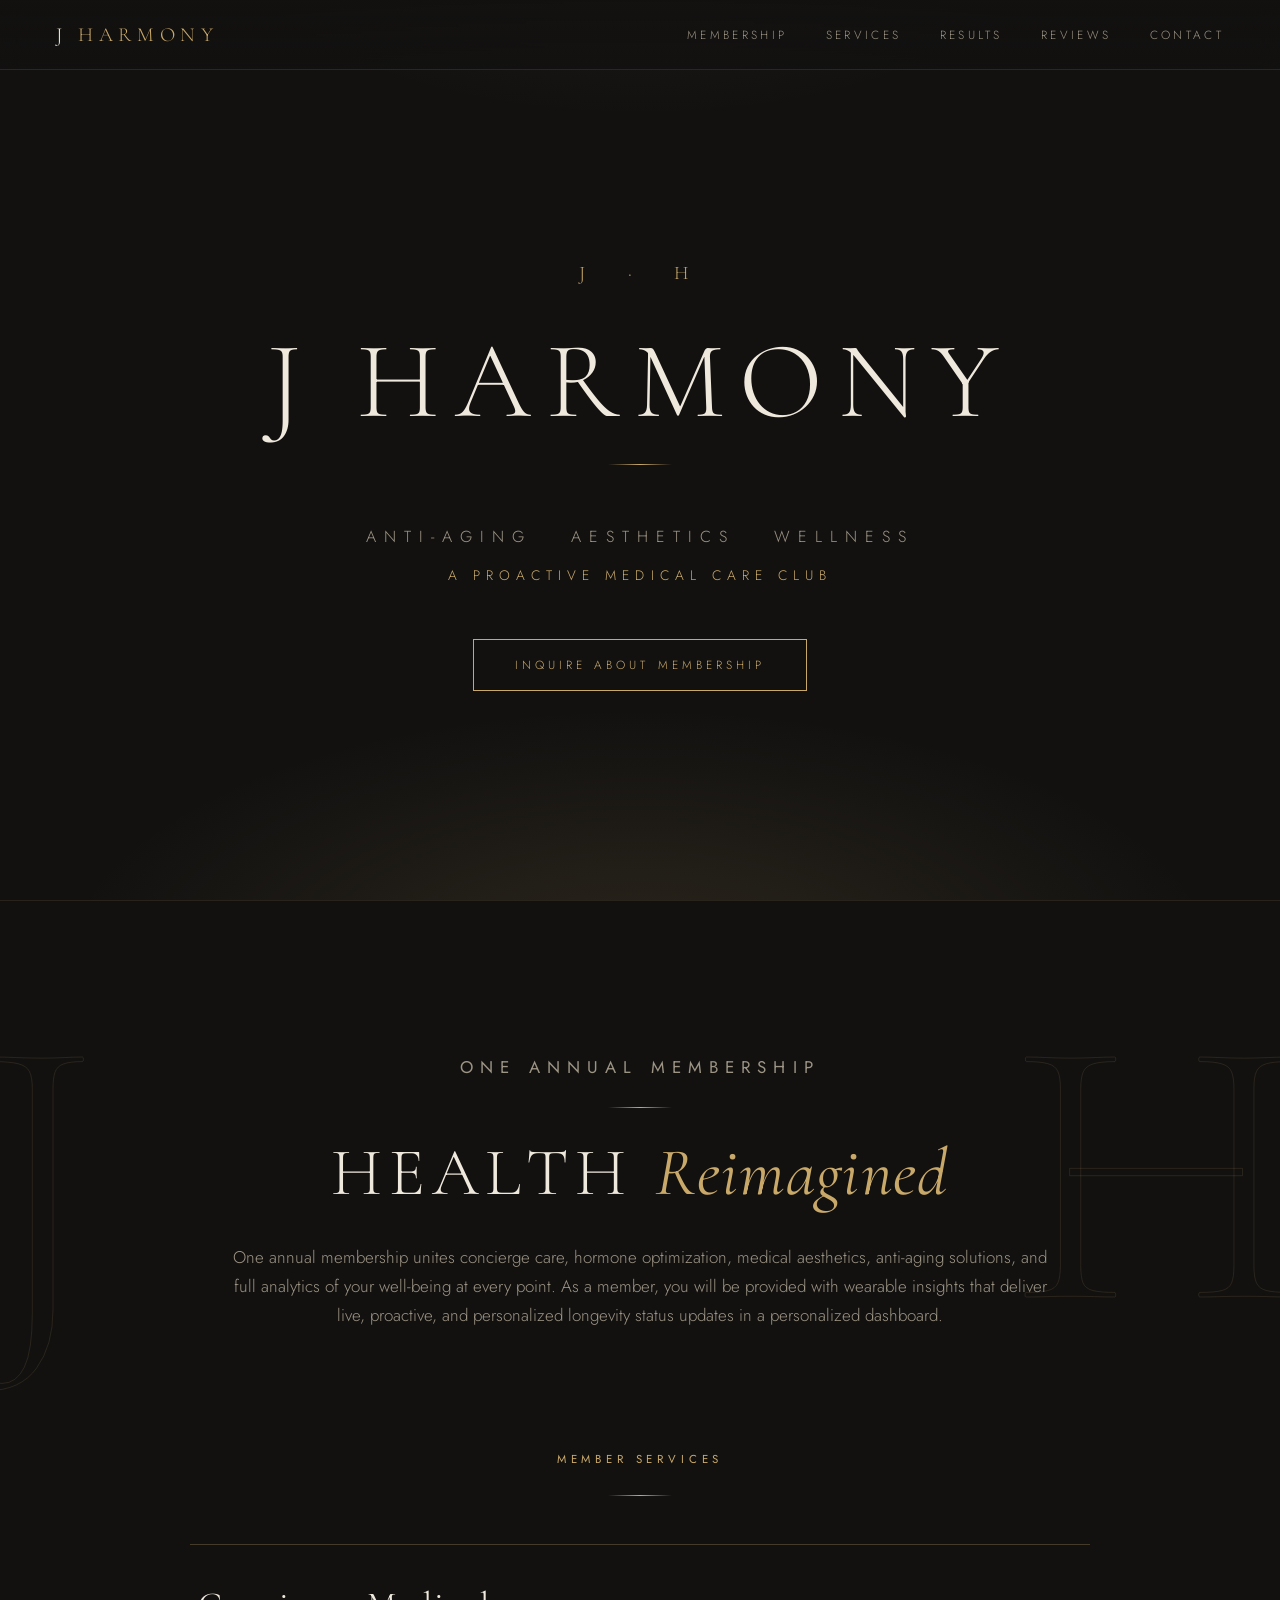
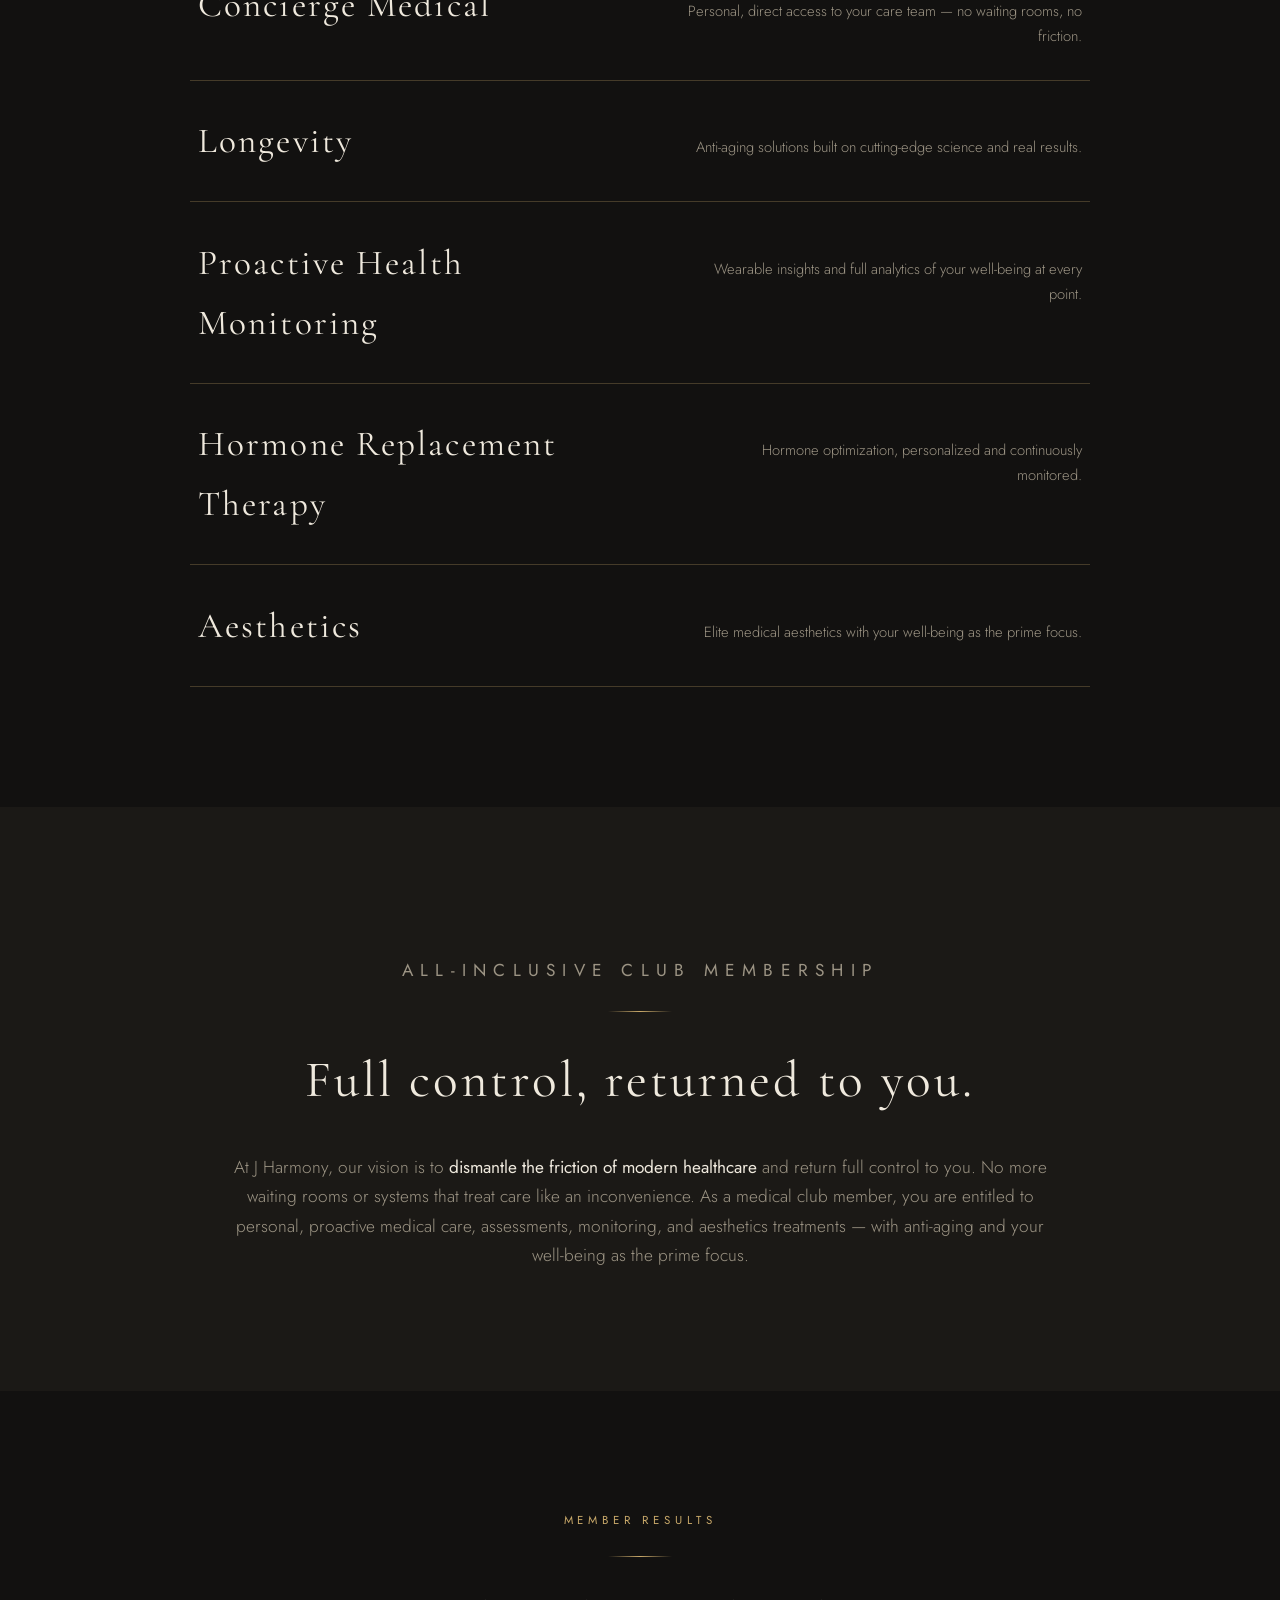
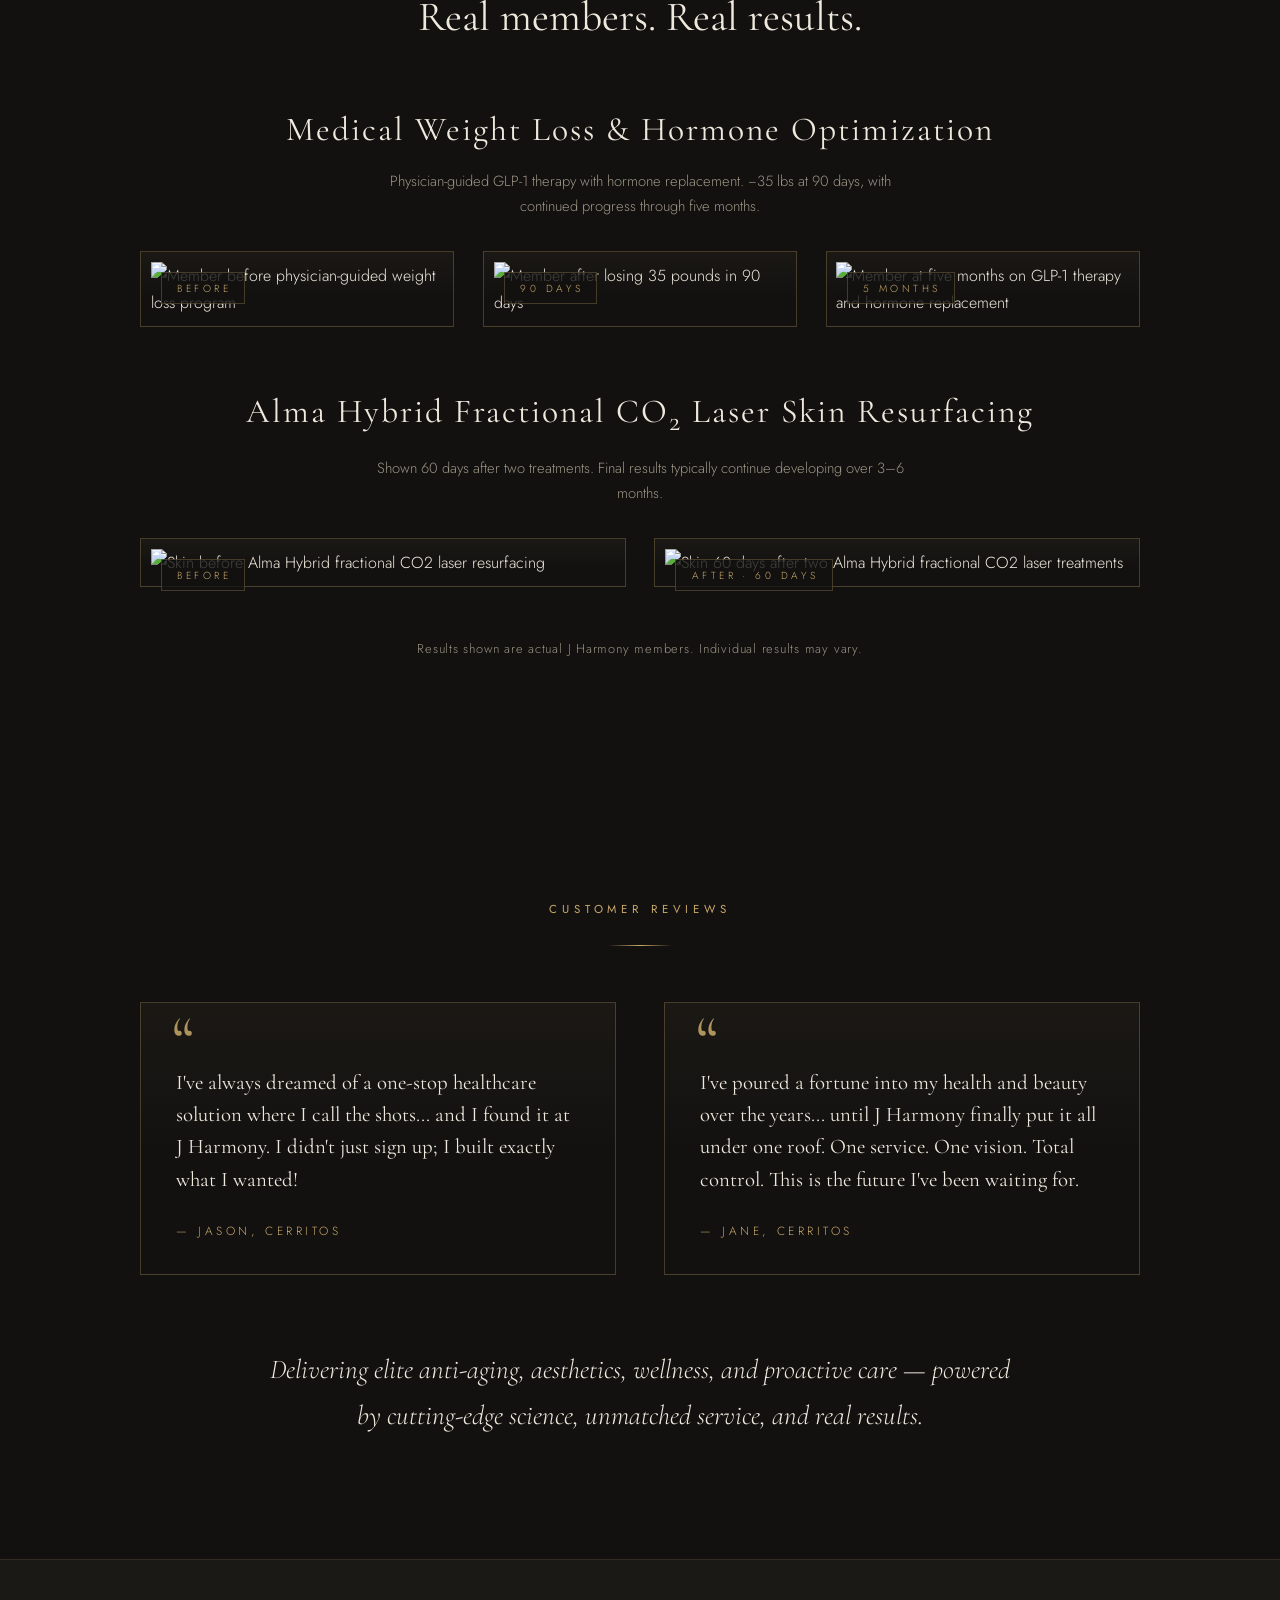
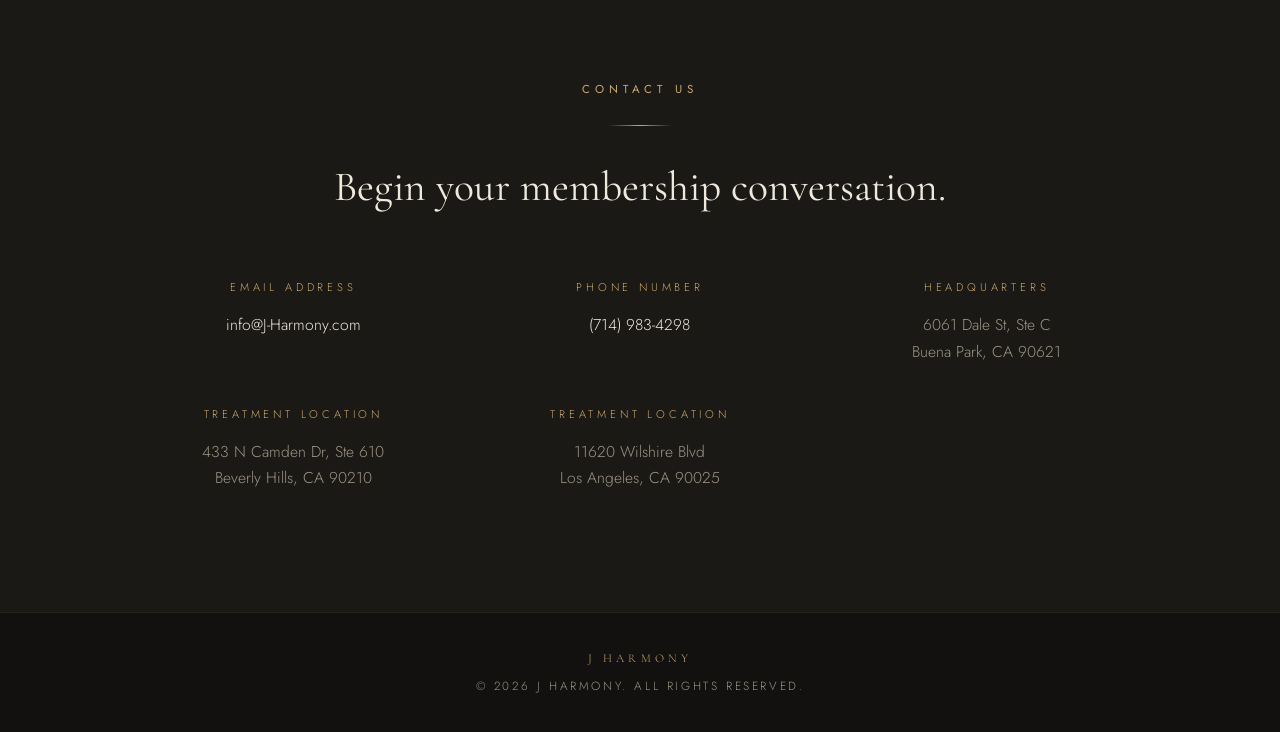
==== index.html @ 0b2fcbfb "Updated reults added 3rd photo 5 months out." ====
<!DOCTYPE html>
<html lang="en">
<head>
<meta charset="UTF-8">
<meta name="viewport" content="width=device-width, initial-scale=1.0">
<title>J Harmony | Anti-Aging, Aesthetics, Wellness — A Proactive Medical Care Club</title>
<meta name="description" content="J Harmony is a proactive medical care club. One annual membership unites concierge care, hormone optimization, medical aesthetics, anti-aging solutions, and full analytics of your well-being.">
<meta property="og:title" content="J Harmony — A Proactive Medical Care Club">
<meta property="og:description" content="Anti-aging, aesthetics, wellness. One annual membership. Concierge medical, longevity, proactive health monitoring, hormone replacement therapy, and aesthetics.">
<meta property="og:type" content="website">
<meta property="og:url" content="https://j-harmony.com">
<link rel="icon" href="data:image/svg+xml,%3Csvg xmlns='http://www.w3.org/2000/svg' viewBox='0 0 64 64'%3E%3Crect width='64' height='64' fill='%23121110'/%3E%3Ctext x='32' y='44' font-family='Georgia,serif' font-size='34' fill='%23C9A96A' text-anchor='middle'%3EJH%3C/text%3E%3C/svg%3E">
<link rel="preconnect" href="https://fonts.googleapis.com">
<link rel="preconnect" href="https://fonts.gstatic.com" crossorigin>
<link href="https://fonts.googleapis.com/css2?family=Cormorant+Garamond:ital,wght@0,300;0,400;0,500;1,400&family=Jost:wght@300;400;500&display=swap" rel="stylesheet">
<style>
  :root{
    --ink:      #121110;   /* page background — deep espresso */
    --panel:    #1B1916;   /* raised surface */
    --gold:     #C9A96A;   /* champagne gold accent */
    --gold-dim: #8F7A4E;
    --ivory:    #EFE9DD;   /* primary text */
    --stone:    #9C9484;   /* secondary text */
    --hairline: rgba(201,169,106,.28);
  }
  *{margin:0;padding:0;box-sizing:border-box}
  html{scroll-behavior:smooth}
  body{
    background:var(--ink);
    color:var(--ivory);
    font-family:'Jost',system-ui,sans-serif;
    font-weight:300;
    line-height:1.7;
    -webkit-font-smoothing:antialiased;
  }
  ::selection{background:var(--gold);color:var(--ink)}

  h1,h2,h3,.serif{font-family:'Cormorant Garamond',Georgia,serif;font-weight:400}

  .eyebrow{
    font-family:'Jost',sans-serif;
    font-size:.72rem;
    letter-spacing:.42em;
    text-transform:uppercase;
    color:var(--gold);
    font-weight:400;
  }
  .rule{
    width:64px;height:1px;border:none;
    background:linear-gradient(90deg,transparent,var(--gold),transparent);
    margin:1.6rem auto;
  }

  /* ---------- Nav ---------- */
  header{
    position:fixed;top:0;left:0;right:0;z-index:50;
    display:flex;align-items:center;justify-content:space-between;
    padding:1.1rem clamp(1.25rem,5vw,3.5rem);
    background:linear-gradient(180deg,rgba(18,17,16,.92),rgba(18,17,16,.75));
    backdrop-filter:blur(10px);
    border-bottom:1px solid rgba(201,169,106,.14);
  }
  .brand{
    font-family:'Cormorant Garamond',serif;
    font-size:1.25rem;letter-spacing:.28em;text-transform:uppercase;
    color:var(--ivory);text-decoration:none;white-space:nowrap;
  }
  .brand span{color:var(--gold)}
  nav{display:flex;gap:clamp(1rem,3vw,2.4rem)}
  nav a{
    color:var(--stone);text-decoration:none;
    font-size:.74rem;letter-spacing:.28em;text-transform:uppercase;
    transition:color .25s ease;
  }
  nav a:hover,nav a:focus-visible{color:var(--gold)}
  a:focus-visible{outline:1px solid var(--gold);outline-offset:4px}
  .nav-toggle{display:none}

  /* ---------- Hero ---------- */
  .hero{
    min-height:100svh;
    display:flex;flex-direction:column;justify-content:center;align-items:center;
    text-align:center;
    padding:7rem 1.5rem 4rem;
    position:relative;overflow:hidden;
  }
  .hero::before{
    content:"";position:absolute;inset:0;
    background:
      radial-gradient(ellipse 70% 45% at 50% 108%, rgba(201,169,106,.14), transparent 65%),
      radial-gradient(ellipse 55% 35% at 50% -8%,  rgba(201,169,106,.07), transparent 60%);
    pointer-events:none;
  }
  .hero-mark{
    font-family:'Cormorant Garamond',serif;
    font-size:clamp(1rem,2vw,1.2rem);
    letter-spacing:.6em;color:var(--gold);
    margin-bottom:2.2rem;
  }
  .hero h1{
    font-size:clamp(3.2rem,9vw,6.8rem);
    font-weight:300;
    letter-spacing:.14em;
    line-height:1.05;
    text-transform:uppercase;
  }
  .hero .sub{
    margin-top:2rem;
    font-size:clamp(.8rem,1.6vw,1rem);
    letter-spacing:.5em;text-transform:uppercase;color:var(--stone);
  }
  .hero .club{
    margin-top:.9rem;
    font-size:clamp(.72rem,1.4vw,.86rem);
    letter-spacing:.44em;text-transform:uppercase;color:var(--gold);
  }
  .hero-cta{
    margin-top:3.2rem;
    display:inline-block;
    padding:.95rem 2.6rem;
    border:1px solid var(--gold);
    color:var(--gold);text-decoration:none;
    font-size:.74rem;letter-spacing:.34em;text-transform:uppercase;
    transition:background .3s ease,color .3s ease;
  }
  .hero-cta:hover,.hero-cta:focus-visible{background:var(--gold);color:var(--ink)}

  section{padding:clamp(4.5rem,10vw,7.5rem) clamp(1.5rem,6vw,4rem);position:relative}
  .measure{max-width:820px;margin:0 auto;text-align:center}

  /* ---------- Health Reimagined ---------- */
  .reimagined{border-top:1px solid rgba(201,169,106,.12)}
  .ghost-letters{
    position:absolute;inset:0;overflow:hidden;pointer-events:none;
  }
  .ghost-letters span{
    position:absolute;top:50%;transform:translateY(-50%);
    font-family:'Cormorant Garamond',serif;
    font-size:clamp(14rem,30vw,26rem);
    line-height:1;color:transparent;
    -webkit-text-stroke:1px rgba(201,169,106,.13);
  }
  .ghost-letters .gj{left:-.06em}
  .ghost-letters .gh{right:-.06em}
  .reimagined h2{
    font-size:clamp(2.4rem,6vw,4.2rem);
    letter-spacing:.1em;text-transform:uppercase;font-weight:300;line-height:1.15;
  }
  .reimagined h2 em{font-style:italic;color:var(--gold);font-weight:400;text-transform:none;letter-spacing:.02em}
  .reimagined p{margin-top:2rem;color:var(--stone);font-size:1.06rem}

  /* ---------- Pillars ---------- */
  .pillars{padding-top:0}
  .pillar-list{
    max-width:900px;margin:0 auto;
    border-top:1px solid var(--hairline);
  }
  .pillar{
    display:flex;align-items:baseline;justify-content:space-between;gap:1.5rem;
    padding:1.9rem .5rem;
    border-bottom:1px solid var(--hairline);
  }
  .pillar h3{
    font-size:clamp(1.5rem,3.4vw,2.2rem);
    letter-spacing:.06em;font-weight:400;
  }
  .pillar p{
    color:var(--stone);font-size:.92rem;max-width:46%;text-align:right;
  }

  /* ---------- Results ---------- */
  .results-wrap{max-width:1000px;margin:0 auto}
  .case-block{margin-top:3.5rem}
  .case-block:first-of-type{margin-top:3rem}
  .case-title{
    font-family:'Cormorant Garamond',serif;
    font-size:clamp(1.5rem,3.2vw,2.1rem);
    letter-spacing:.06em;font-weight:400;text-align:center;
  }
  .case-note{
    text-align:center;color:var(--stone);font-size:.92rem;
    max-width:560px;margin:.7rem auto 0;
  }
  .ba-pair{
    display:grid;grid-template-columns:1fr 1fr;gap:clamp(1rem,2.5vw,1.8rem);
    margin-top:2rem;
  }
  .ba-trio{grid-template-columns:repeat(3,1fr)}
  .ba-fig{position:relative;border:1px solid var(--hairline);padding:.6rem;background:linear-gradient(180deg,rgba(201,169,106,.05),transparent 60%)}
  .ba-fig img{display:block;width:100%;height:auto}
  .ba-tag{
    position:absolute;top:1.25rem;left:1.25rem;
    font-size:.64rem;letter-spacing:.34em;text-transform:uppercase;
    color:var(--gold);background:rgba(18,17,16,.78);
    padding:.4rem .8rem .35rem .95rem;
    border:1px solid var(--hairline);
  }
  .results-disclaimer{
    margin:3.2rem auto 0;text-align:center;max-width:640px;
    color:var(--stone);font-size:.8rem;letter-spacing:.06em;
  }
  @media (max-width:860px){.ba-trio{grid-template-columns:1fr 1fr}}
  @media (max-width:640px){.ba-pair,.ba-trio{grid-template-columns:1fr}}

  /* ---------- Membership ---------- */
  .membership{background:var(--panel)}
  .membership h2{
    font-size:clamp(2rem,5vw,3.2rem);letter-spacing:.06em;font-weight:400;
  }
  .membership p{margin-top:1.8rem;color:var(--stone);font-size:1.08rem}
  .membership p strong{color:var(--ivory);font-weight:400}

  /* ---------- Reviews ---------- */
  .reviews-grid{
    max-width:1000px;margin:3.5rem auto 0;
    display:grid;grid-template-columns:1fr 1fr;gap:clamp(1.5rem,4vw,3rem);
  }
  .review{
    border:1px solid var(--hairline);
    padding:2.6rem 2.2rem 2rem;position:relative;
    background:linear-gradient(180deg,rgba(201,169,106,.05),transparent 55%);
  }
  .review::before{
    content:"\201C";
    font-family:'Cormorant Garamond',serif;
    font-size:4.5rem;line-height:0;
    color:var(--gold);
    position:absolute;top:2.4rem;left:1.9rem;opacity:.85;
  }
  .review blockquote{
    font-family:'Cormorant Garamond',serif;
    font-size:1.3rem;line-height:1.55;font-weight:400;
    padding-top:1.4rem;
  }
  .review cite{
    display:block;margin-top:1.6rem;font-style:normal;
    font-size:.74rem;letter-spacing:.3em;text-transform:uppercase;color:var(--gold);
  }
  .promise{
    max-width:760px;margin:4.5rem auto 0;text-align:center;
    font-family:'Cormorant Garamond',serif;
    font-size:clamp(1.3rem,3vw,1.7rem);font-style:italic;color:var(--ivory);
  }

  /* ---------- Contact ---------- */
  .contact{background:var(--panel);border-top:1px solid rgba(201,169,106,.12)}
  .contact-grid{
    max-width:1000px;margin:3.5rem auto 0;
    display:grid;grid-template-columns:repeat(3,1fr);gap:2.5rem;text-align:center;
  }
  .contact-item .label{
    font-size:.7rem;letter-spacing:.34em;text-transform:uppercase;color:var(--gold);
    margin-bottom:.9rem;
  }
  .contact-item a{color:var(--ivory);text-decoration:none;transition:color .25s ease}
  .contact-item a:hover,.contact-item a:focus-visible{color:var(--gold)}
  .contact-item p,.contact-item address{font-style:normal;color:var(--stone);font-size:.98rem}
  .contact-item address + address{margin-top:1rem}

  footer{
    padding:2.2rem 1.5rem;text-align:center;
    border-top:1px solid rgba(201,169,106,.12);
    color:var(--stone);font-size:.74rem;letter-spacing:.22em;text-transform:uppercase;
  }
  footer .fbrand{font-family:'Cormorant Garamond',serif;color:var(--gold);letter-spacing:.34em;margin-bottom:.5rem}

  /* ---------- Reveal on scroll ---------- */
  .reveal{opacity:0;transform:translateY(18px);transition:opacity .8s ease,transform .8s ease}
  .reveal.in{opacity:1;transform:none}
  @media (prefers-reduced-motion: reduce){
    html{scroll-behavior:auto}
    .reveal{opacity:1;transform:none;transition:none}
  }

  /* ---------- Responsive ---------- */
  @media (max-width:760px){
    nav{display:none}
    .nav-toggle{
      display:block;background:none;border:1px solid var(--hairline);
      color:var(--gold);padding:.45rem .8rem;font-size:.7rem;
      letter-spacing:.24em;text-transform:uppercase;cursor:pointer;
      font-family:'Jost',sans-serif;
    }
    nav.open{
      display:flex;flex-direction:column;position:absolute;top:100%;right:0;left:0;
      background:rgba(18,17,16,.97);padding:1.4rem 2rem;gap:1.1rem;
      border-bottom:1px solid var(--hairline);
    }
    .pillar{flex-direction:column;align-items:flex-start;gap:.5rem}
    .pillar p{max-width:100%;text-align:left}
    .reviews-grid,.contact-grid{grid-template-columns:1fr}
  }
</style>
</head>
<body>

<header>
  <a class="brand" href="#top">J <span>Harmony</span></a>
  <button class="nav-toggle" aria-expanded="false" aria-controls="mainnav" onclick="const n=document.getElementById('mainnav');const o=n.classList.toggle('open');this.setAttribute('aria-expanded',o)">Menu</button>
  <nav id="mainnav">
    <a href="#membership">Membership</a>
    <a href="#services">Services</a>
    <a href="#results">Results</a>
    <a href="#reviews">Reviews</a>
    <a href="#contact">Contact</a>
  </nav>
</header>

<main id="top">

  <!-- Hero -->
  <div class="hero">
    <p class="hero-mark">J &nbsp;·&nbsp; H</p>
    <h1>J Harmony</h1>
    <hr class="rule">
    <p class="sub">Anti-Aging &nbsp; Aesthetics &nbsp; Wellness</p>
    <p class="club">A Proactive Medical Care Club</p>
    <a class="hero-cta" href="#contact">Inquire About Membership</a>
  </div>

  <!-- Health Reimagined -->
  <section class="reimagined" id="membership">
    <div class="ghost-letters" aria-hidden="true"><span class="gj">J</span><span class="gh">H</span></div>
    <div class="measure reveal">
      <p class="eyebrow">One Annual Membership</p>
      <hr class="rule">
      <h2>Health <em>Reimagined</em></h2>
      <p>One annual membership unites concierge care, hormone optimization, medical aesthetics, anti-aging solutions, and full analytics of your well-being at every point. As a member, you will be provided with wearable insights that deliver live, proactive, and personalized longevity status updates in a personalized dashboard.</p>
    </div>
  </section>

  <!-- Services / Pillars -->
  <section class="pillars" id="services">
    <div class="measure reveal" style="margin-bottom:3rem">
      <p class="eyebrow">Member Services</p>
      <hr class="rule">
    </div>
    <div class="pillar-list">
      <div class="pillar reveal">
        <h3>Concierge Medical</h3>
        <p>Personal, direct access to your care team — no waiting rooms, no friction.</p>
      </div>
      <div class="pillar reveal">
        <h3>Longevity</h3>
        <p>Anti-aging solutions built on cutting-edge science and real results.</p>
      </div>
      <div class="pillar reveal">
        <h3>Proactive Health Monitoring</h3>
        <p>Wearable insights and full analytics of your well-being at every point.</p>
      </div>
      <div class="pillar reveal">
        <h3>Hormone Replacement Therapy</h3>
        <p>Hormone optimization, personalized and continuously monitored.</p>
      </div>
      <div class="pillar reveal">
        <h3>Aesthetics</h3>
        <p>Elite medical aesthetics with your well-being as the prime focus.</p>
      </div>
    </div>
  </section>

  <!-- Membership vision -->
  <section class="membership">
    <div class="measure reveal">
      <p class="eyebrow">All-Inclusive Club Membership</p>
      <hr class="rule">
      <h2 class="serif">Full control, returned to you.</h2>
      <p>At J Harmony, our vision is to <strong>dismantle the friction of modern healthcare</strong> and return full control to you. No more waiting rooms or systems that treat care like an inconvenience. As a medical club member, you are entitled to personal, proactive medical care, assessments, monitoring, and aesthetics treatments — with anti-aging and your well-being as the prime focus.</p>
    </div>
  </section>

  <!-- Results -->
  <section id="results">
    <div class="measure reveal">
      <p class="eyebrow">Member Results</p>
      <hr class="rule">
      <h2 class="serif" style="font-size:clamp(1.8rem,4vw,2.6rem)">Real members. Real results.</h2>
    </div>
    <div class="results-wrap">

      <div class="case-block reveal">
        <h3 class="case-title">Medical Weight Loss &amp; Hormone Optimization</h3>
        <p class="case-note">Physician-guided GLP-1 therapy with hormone replacement. −35 lbs at 90 days, with continued progress through five months.</p>
        <div class="ba-pair ba-trio">
          <figure class="ba-fig">
            <span class="ba-tag">Before</span>
            <img src="assets/wl-before.jpg" alt="Member before physician-guided weight loss program" loading="lazy">
          </figure>
          <figure class="ba-fig">
            <span class="ba-tag">90 Days</span>
            <img src="assets/wl-after.jpg" alt="Member after losing 35 pounds in 90 days" loading="lazy">
          </figure>
          <figure class="ba-fig">
            <span class="ba-tag">5 Months</span>
            <img src="assets/wl-5mo.jpg" alt="Member at five months on GLP-1 therapy and hormone replacement" loading="lazy">
          </figure>
        </div>
      </div>

      <div class="case-block reveal">
        <h3 class="case-title">Alma Hybrid Fractional CO<sub>2</sub> Laser Skin Resurfacing</h3>
        <p class="case-note">Shown 60 days after two treatments. Final results typically continue developing over 3–6 months.</p>
        <div class="ba-pair">
          <figure class="ba-fig">
            <span class="ba-tag">Before</span>
            <img src="assets/co2-before.jpg" alt="Skin before Alma Hybrid fractional CO2 laser resurfacing" loading="lazy">
          </figure>
          <figure class="ba-fig">
            <span class="ba-tag">After · 60 Days</span>
            <img src="assets/co2-after.jpg" alt="Skin 60 days after two Alma Hybrid fractional CO2 laser treatments" loading="lazy">
          </figure>
        </div>
      </div>

      <p class="results-disclaimer reveal">Results shown are actual J Harmony members. Individual results may vary.</p>
    </div>
  </section>

  <!-- Reviews -->
  <section id="reviews">
    <div class="measure reveal">
      <p class="eyebrow">Customer Reviews</p>
      <hr class="rule">
    </div>
    <div class="reviews-grid">
      <div class="review reveal">
        <blockquote>I've always dreamed of a one-stop healthcare solution where I call the shots... and I found it at J Harmony. I didn't just sign up; I built exactly what I wanted!</blockquote>
        <cite>— Jason, Cerritos</cite>
      </div>
      <div class="review reveal">
        <blockquote>I've poured a fortune into my health and beauty over the years... until J Harmony finally put it all under one roof. One service. One vision. Total control. This is the future I've been waiting for.</blockquote>
        <cite>— Jane, Cerritos</cite>
      </div>
    </div>
    <p class="promise reveal">Delivering elite anti-aging, aesthetics, wellness, and proactive care — powered by cutting-edge science, unmatched service, and real results.</p>
  </section>

  <!-- Contact -->
  <section class="contact" id="contact">
    <div class="measure reveal">
      <p class="eyebrow">Contact Us</p>
      <hr class="rule">
      <h2 class="serif" style="font-size:clamp(1.8rem,4vw,2.6rem)">Begin your membership conversation.</h2>
    </div>
    <div class="contact-grid">
      <div class="contact-item reveal">
        <p class="label">Email Address</p>
        <p><a href="mailto:info@J-Harmony.com">info@J-Harmony.com</a></p>
      </div>
      <div class="contact-item reveal">
        <p class="label">Phone Number</p>
        <p><a href="tel:+17149834298">(714) 983-4298</a></p>
      </div>
      <div class="contact-item reveal">
        <p class="label">Headquarters</p>
        <address>6061 Dale St, Ste C<br>Buena Park, CA 90621</address>
      </div>
      <div class="contact-item reveal">
        <p class="label">Treatment Location</p>
        <address>433 N Camden Dr, Ste 610<br>Beverly Hills, CA 90210</address>
      </div>
      <div class="contact-item reveal">
        <p class="label">Treatment Location</p>
        <address>11620 Wilshire Blvd<br>Los Angeles, CA 90025</address>
      </div>
    </div>
  </section>

</main>

<footer>
  <p class="fbrand">J Harmony</p>
  <p>&copy; <span id="yr"></span> J Harmony. All rights reserved.</p>
</footer>

<script>
  document.getElementById('yr').textContent = new Date().getFullYear();
  const io = new IntersectionObserver((entries)=>{
    entries.forEach(e=>{ if(e.isIntersecting){ e.target.classList.add('in'); io.unobserve(e.target);} });
  },{threshold:.15});
  document.querySelectorAll('.reveal').forEach(el=>io.observe(el));
</script>

</body>
</html>
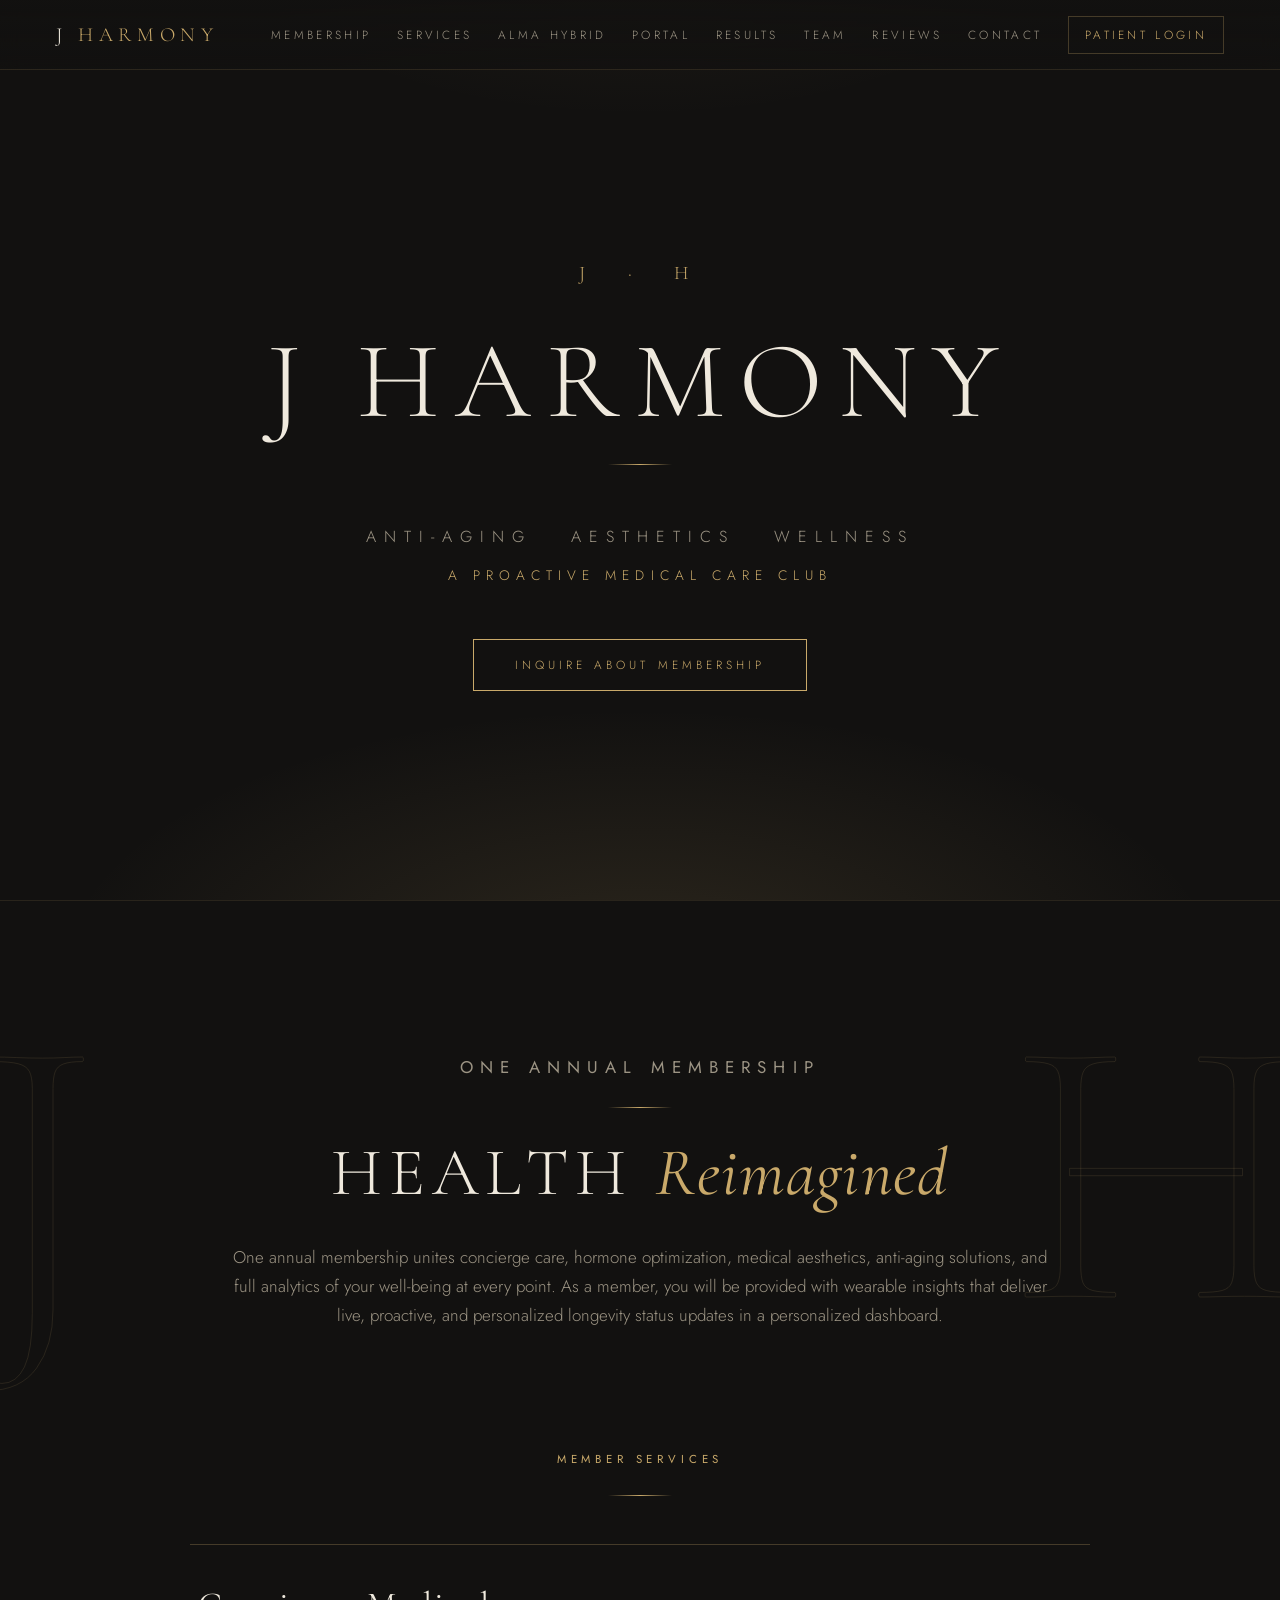
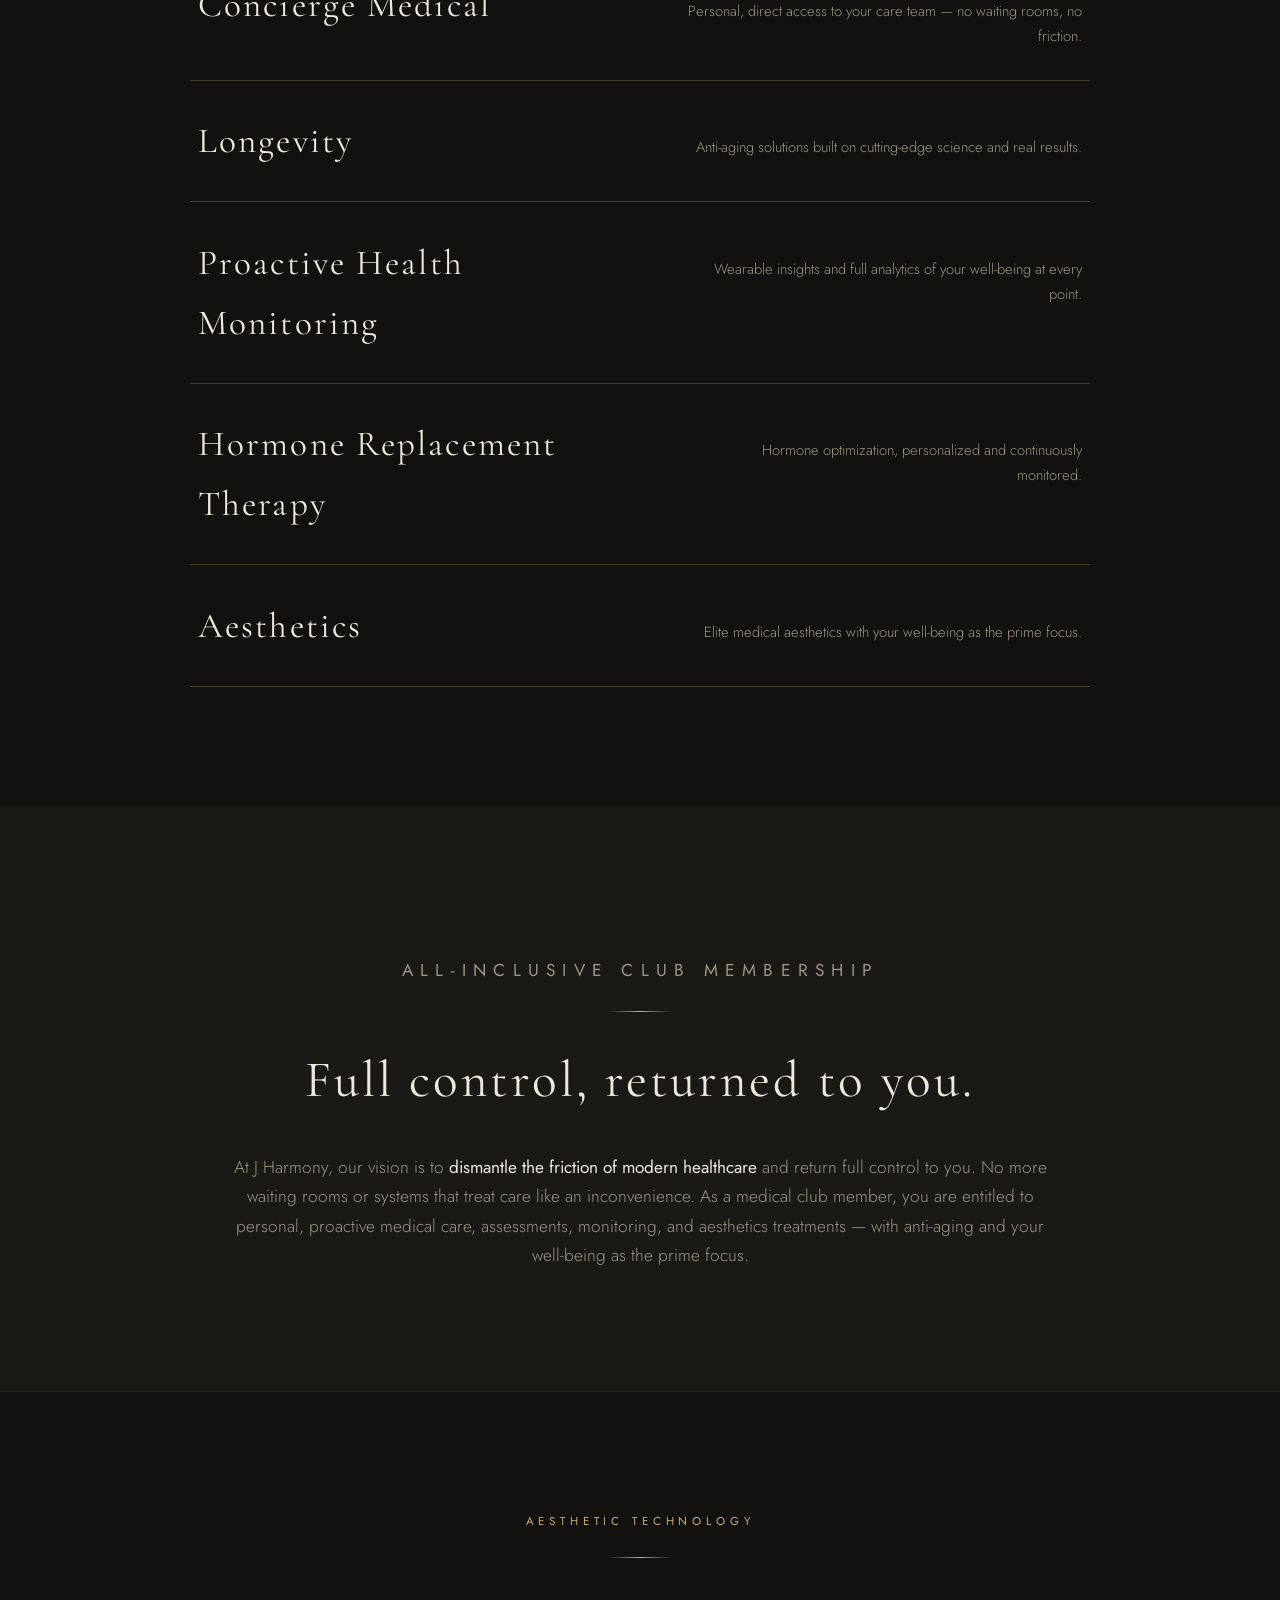
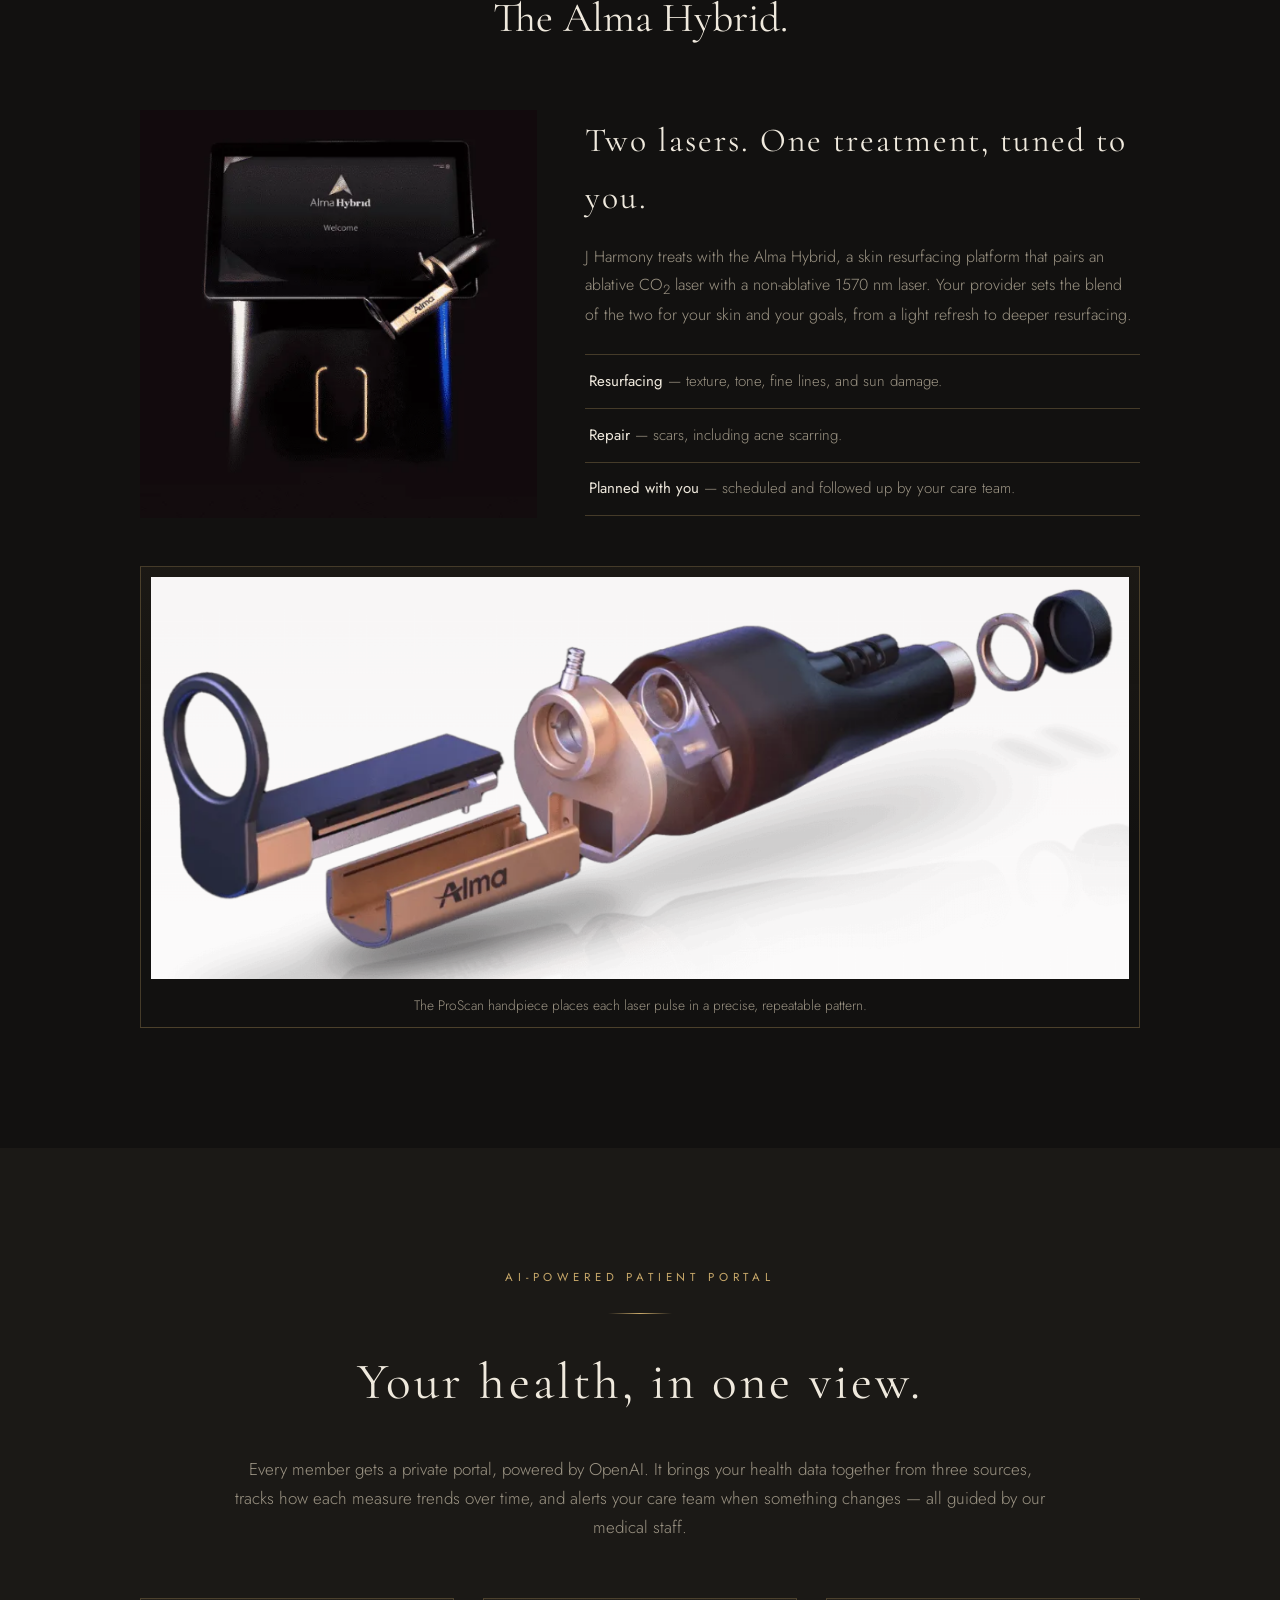
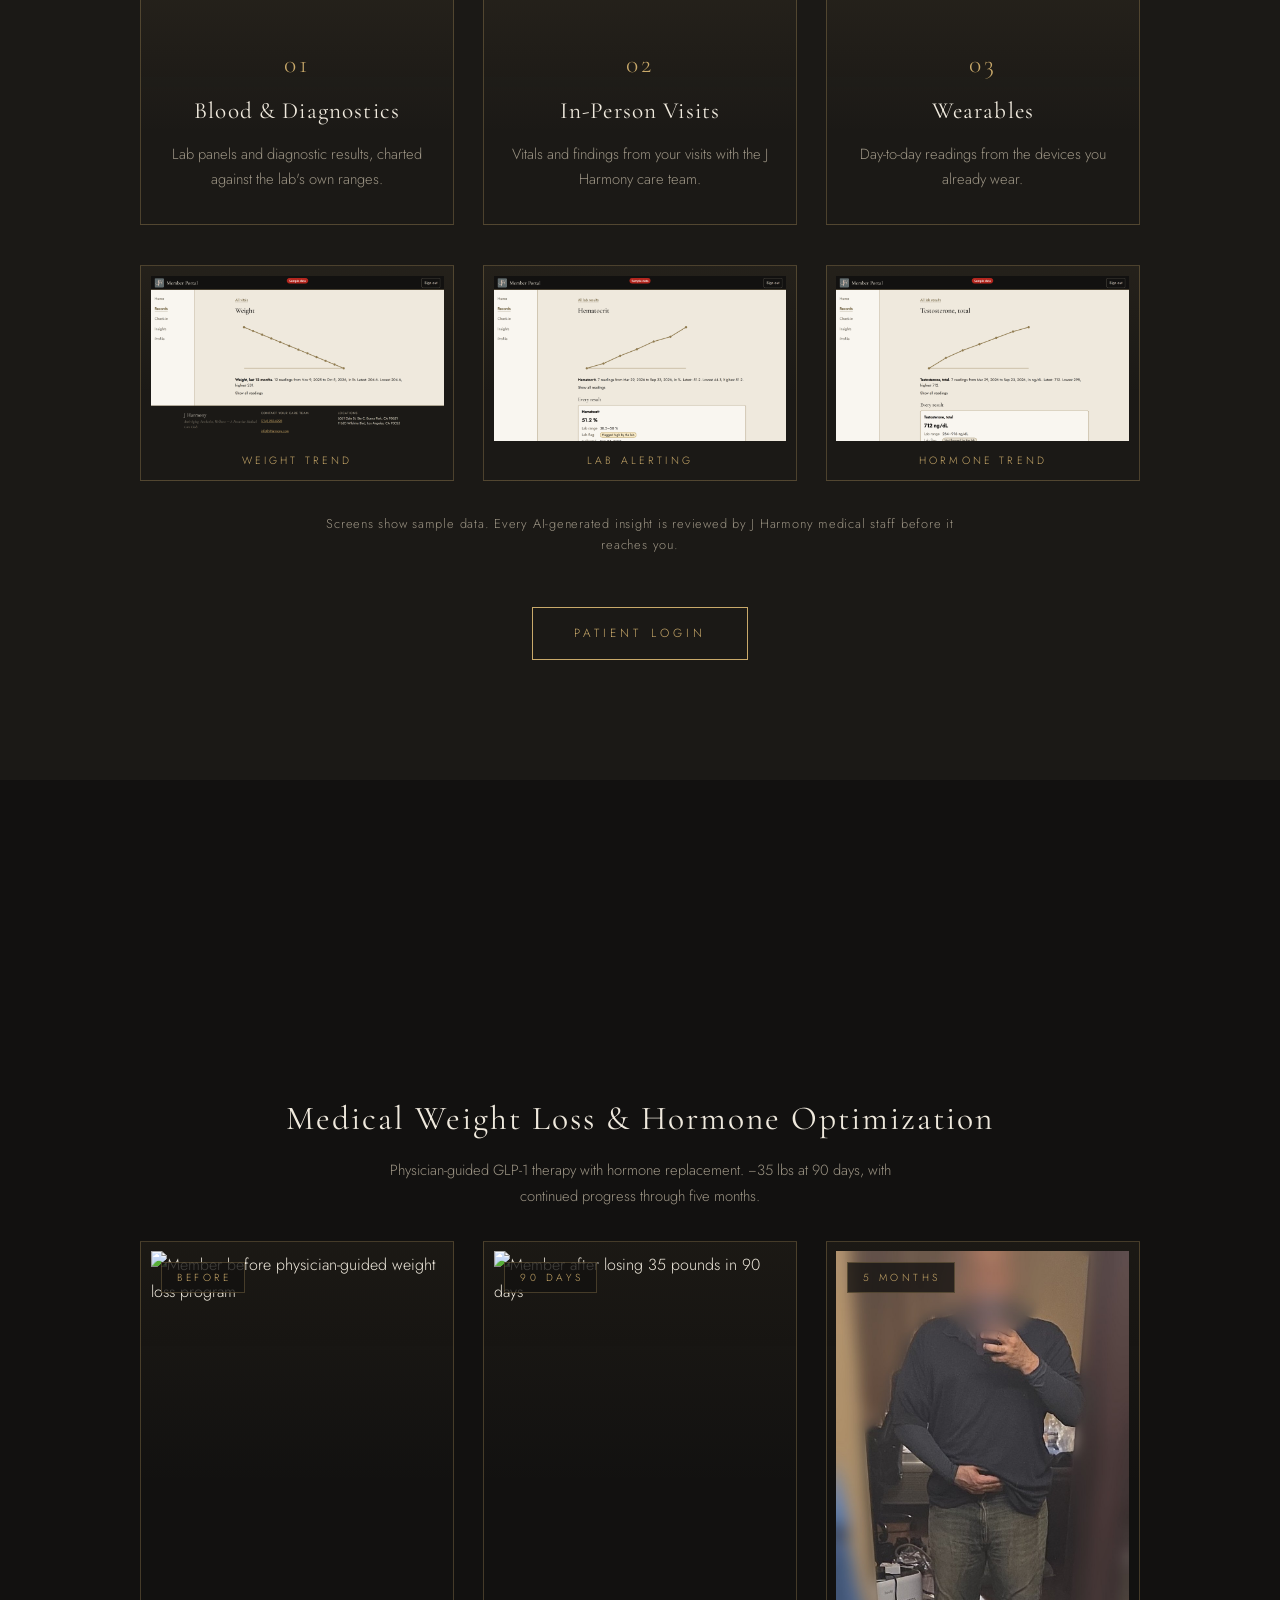
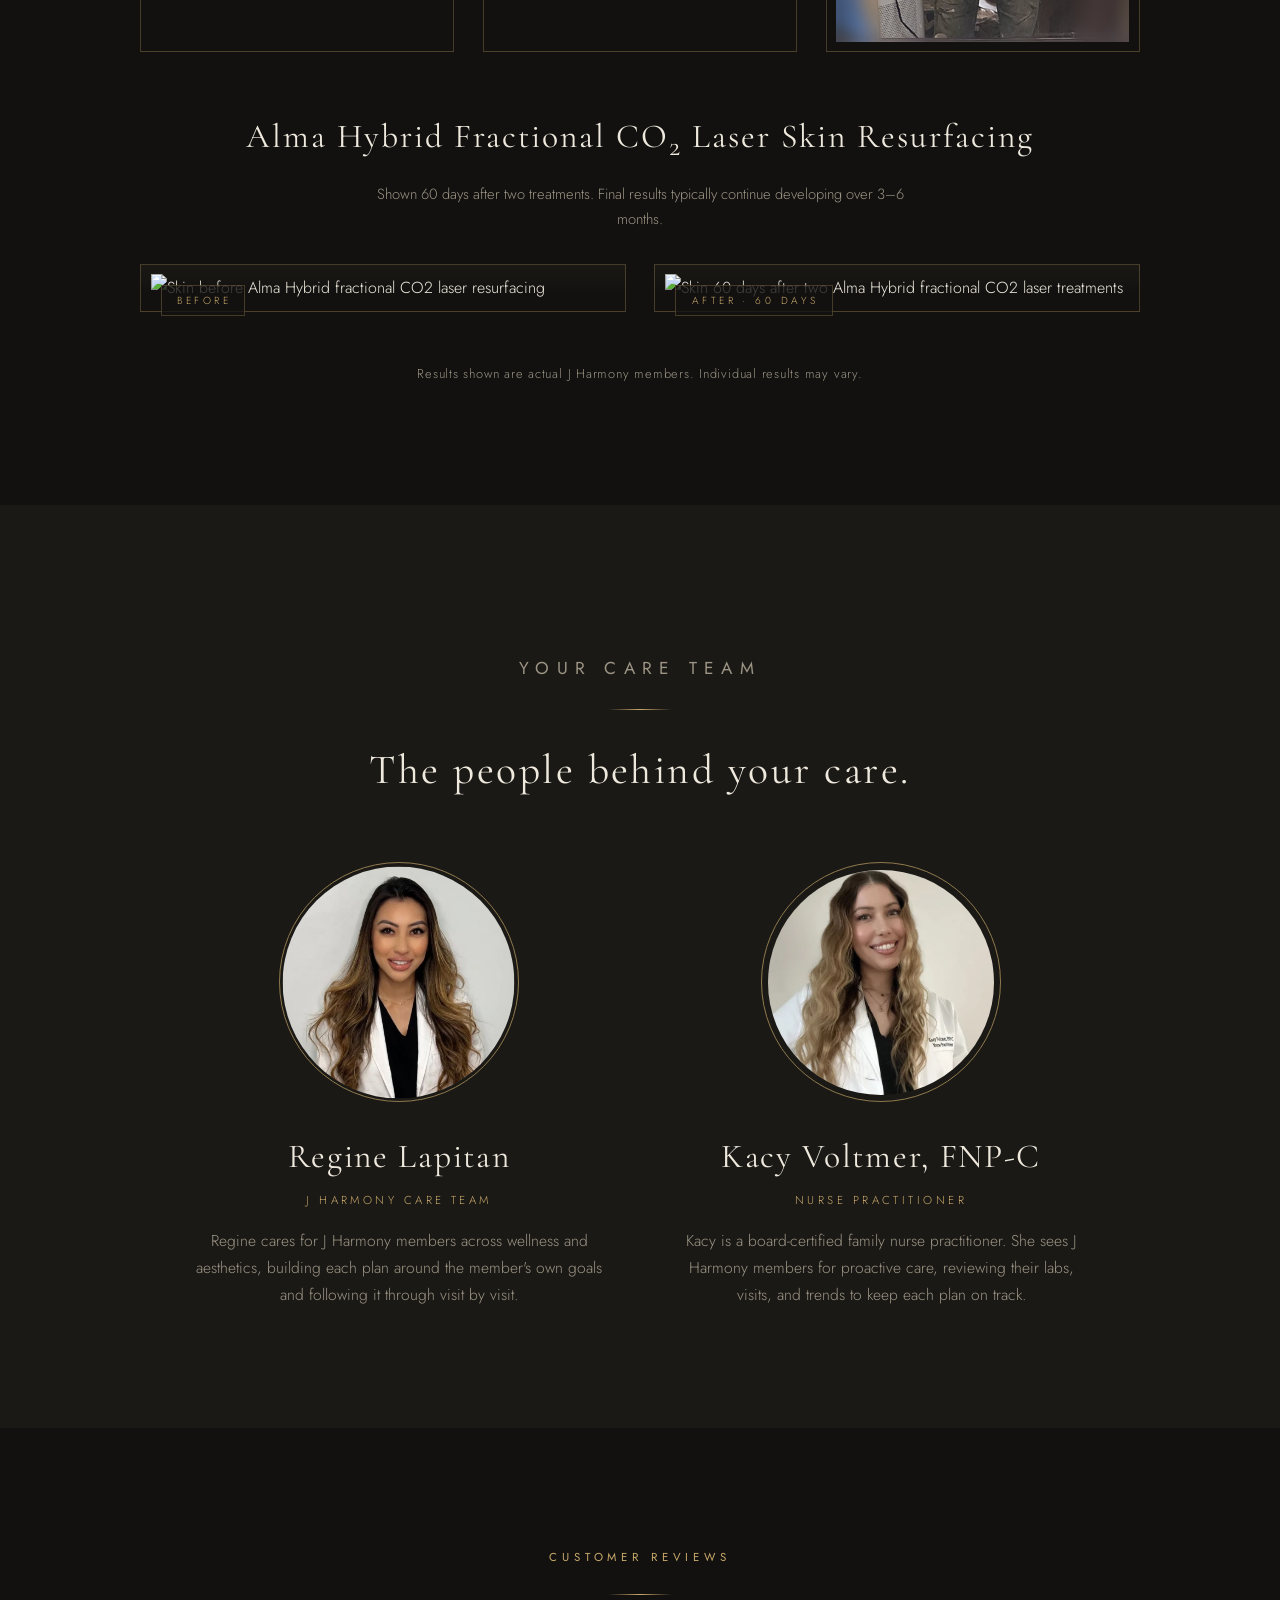
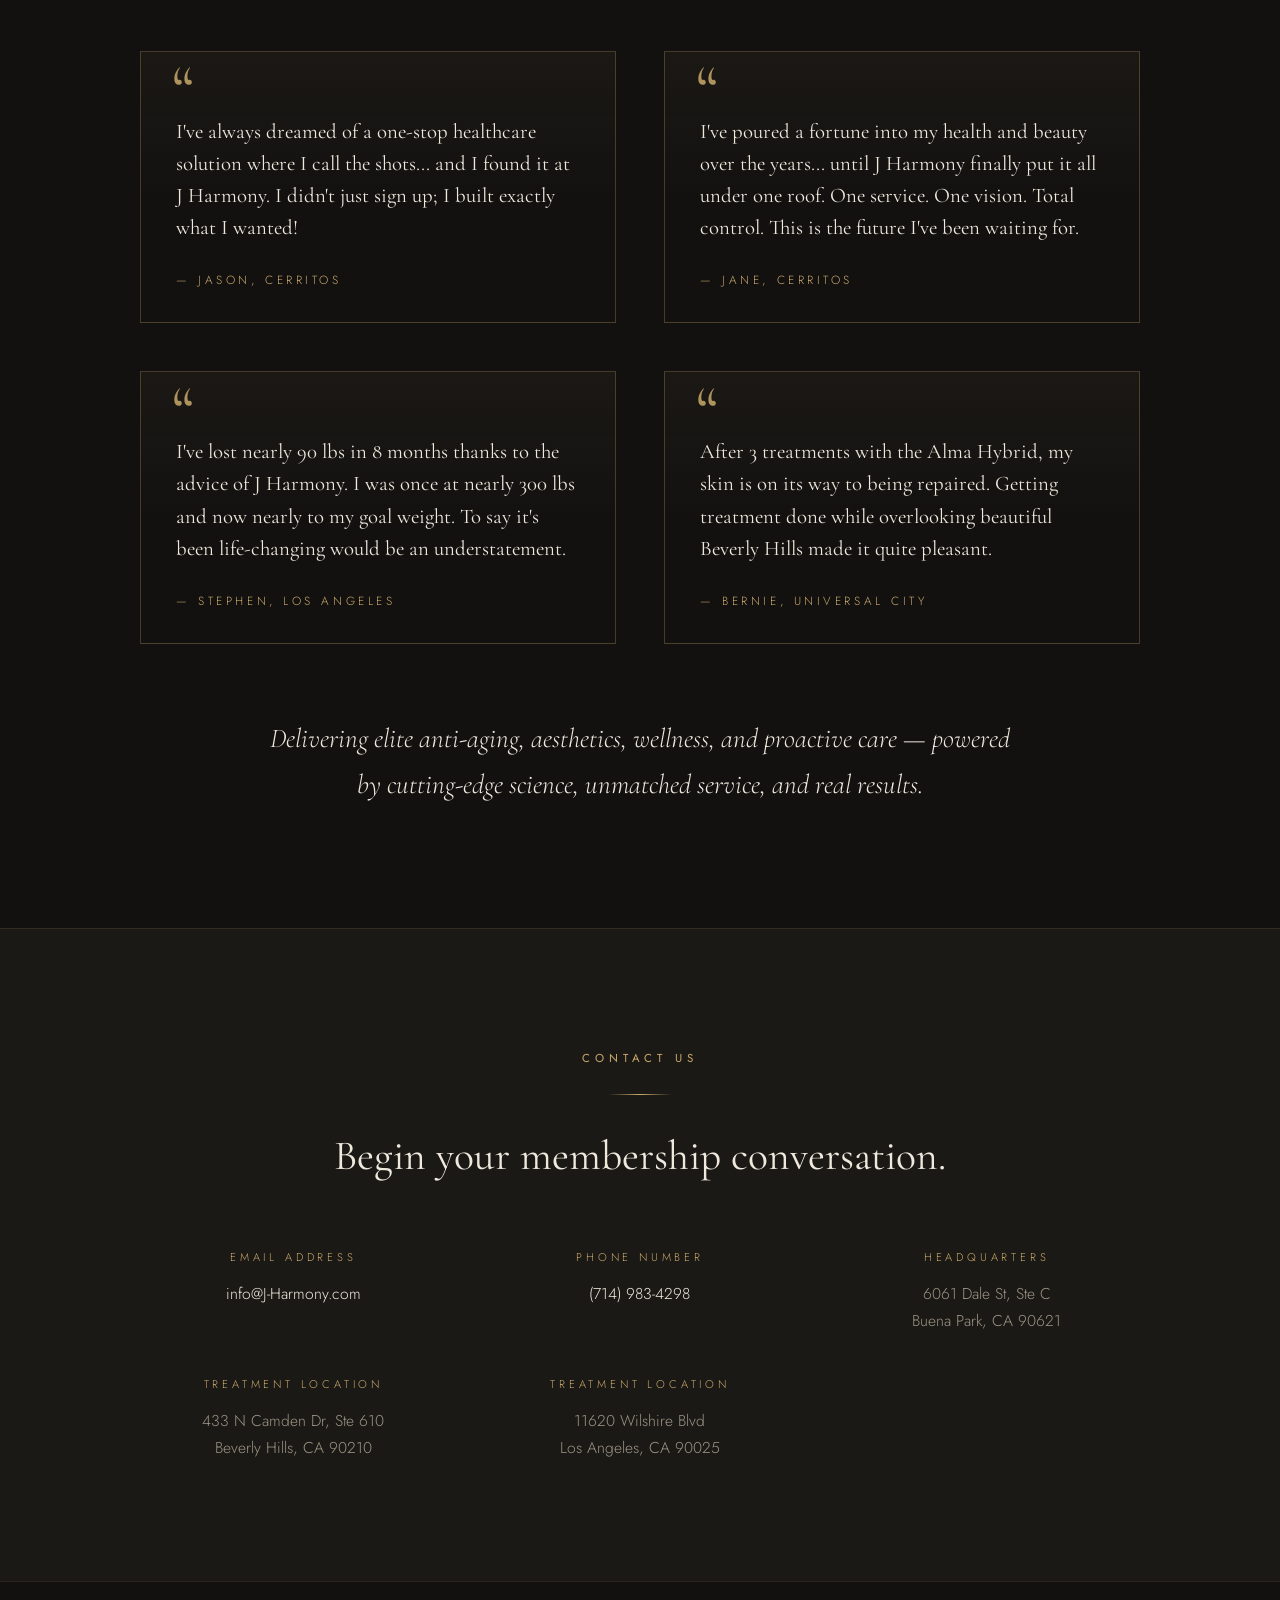
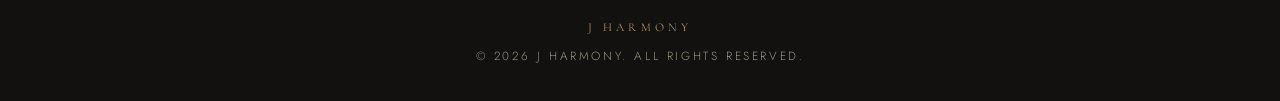
==== commit 99350a43: "Add patient login, Alma Hybrid, portal, team and new reviews - Patient Login link to app.j-harmony.c" ====
--- a/index.html
+++ b/index.html
@@ -66,13 +66,20 @@
     color:var(--ivory);text-decoration:none;white-space:nowrap;
   }
   .brand span{color:var(--gold)}
-  nav{display:flex;gap:clamp(1rem,3vw,2.4rem)}
+  nav{display:flex;align-items:center;gap:clamp(1rem,2vw,2rem)}
   nav a{
+    white-space:nowrap;
     color:var(--stone);text-decoration:none;
     font-size:.74rem;letter-spacing:.28em;text-transform:uppercase;
     transition:color .25s ease;
   }
   nav a:hover,nav a:focus-visible{color:var(--gold)}
+  nav a.nav-login{
+    color:var(--gold);border:1px solid var(--hairline);
+    padding:.5rem 1rem;margin:-.5rem 0;
+    transition:background .3s ease,color .3s ease;
+  }
+  nav a.nav-login:hover,nav a.nav-login:focus-visible{background:var(--gold);color:var(--ink)}
   a:focus-visible{outline:1px solid var(--gold);outline-offset:4px}
   .nav-toggle{display:none}
 
@@ -167,6 +174,82 @@
   .pillar p{
     color:var(--stone);font-size:.92rem;max-width:46%;text-align:right;
   }
+
+  /* ---------- Alma Hybrid ---------- */
+  .alma{border-top:1px solid rgba(201,169,106,.12)}
+  .alma-grid{
+    max-width:1000px;margin:3.5rem auto 0;
+    display:grid;grid-template-columns:5fr 7fr;gap:clamp(1.5rem,4vw,3rem);align-items:center;
+  }
+  .alma-unit img{display:block;width:100%;height:auto}
+  .alma-copy h3{font-size:clamp(1.5rem,3.2vw,2.1rem);letter-spacing:.06em}
+  .alma-copy p{margin-top:1.1rem;color:var(--stone);font-size:1rem}
+  .alma-points{list-style:none;margin-top:1.6rem;border-top:1px solid var(--hairline)}
+  .alma-points li{
+    padding:.85rem .25rem;border-bottom:1px solid var(--hairline);
+    color:var(--stone);font-size:.94rem;
+  }
+  .alma-points strong{color:var(--ivory);font-weight:400}
+  .proscan{max-width:1000px;margin:3rem auto 0}
+  .proscan img{background:#fff}
+  .proscan figcaption{
+    margin-top:.9rem;text-align:center;color:var(--stone);font-size:.86rem;
+  }
+
+  /* ---------- Member Portal ---------- */
+  .portal{background:var(--panel)}
+  .portal h2{font-size:clamp(2rem,5vw,3.2rem);letter-spacing:.06em;font-weight:400}
+  .portal .measure > p:not(.eyebrow){margin-top:1.8rem;color:var(--stone);font-size:1.06rem}
+  .source-grid{
+    max-width:1000px;margin:3.5rem auto 0;
+    display:grid;grid-template-columns:repeat(3,1fr);gap:clamp(1rem,2.5vw,1.8rem);
+  }
+  .source{
+    border:1px solid var(--hairline);padding:2rem 1.6rem;text-align:center;
+    background:linear-gradient(180deg,rgba(201,169,106,.05),transparent 60%);
+  }
+  .source .num{
+    font-family:'Cormorant Garamond',serif;font-size:1.6rem;color:var(--gold);letter-spacing:.1em;
+  }
+  .source h3{font-size:1.45rem;letter-spacing:.05em;margin-top:.4rem}
+  .source p{margin-top:.7rem;color:var(--stone);font-size:.92rem}
+  .portal-shots{
+    max-width:1000px;margin:2.5rem auto 0;
+    display:grid;grid-template-columns:repeat(3,1fr);gap:clamp(1rem,2.5vw,1.8rem);
+  }
+  .portal-shots a{display:block}
+  .portal-shots figcaption{
+    margin-top:.7rem;text-align:center;
+    font-size:.66rem;letter-spacing:.3em;text-transform:uppercase;color:var(--gold);
+  }
+  .portal-note{
+    margin:2rem auto 0;text-align:center;max-width:640px;
+    color:var(--stone);font-size:.8rem;letter-spacing:.06em;
+  }
+  .portal-cta{text-align:center}
+
+  /* ---------- Team ---------- */
+  .team-grid{
+    max-width:900px;margin:3.5rem auto 0;
+    display:grid;grid-template-columns:1fr 1fr;gap:clamp(2rem,5vw,4rem);
+  }
+  .member{text-align:center}
+  .member-photo{
+    width:min(240px,70%);aspect-ratio:1;margin:0 auto;
+    border-radius:50%;overflow:hidden;
+    border:1px solid var(--gold-dim);padding:.4rem;
+  }
+  .member-photo img{
+    display:block;width:100%;height:100%;border-radius:50%;
+    object-fit:cover;object-position:50% 20%;
+  }
+  .member-photo img.round-crop{object-position:50% 51%;transform:scale(1.03)}
+  .member h3{font-size:clamp(1.6rem,3.4vw,2.1rem);letter-spacing:.05em;margin-top:1.6rem}
+  .member .role{
+    margin-top:.4rem;
+    font-size:.72rem;letter-spacing:.3em;text-transform:uppercase;color:var(--gold);
+  }
+  .member .bio{margin-top:1.1rem;color:var(--stone);font-size:.98rem}
 
   /* ---------- Results ---------- */
   .results-wrap{max-width:1000px;margin:0 auto}
@@ -273,7 +356,12 @@
   }
 
   /* ---------- Responsive ---------- */
-  @media (max-width:760px){
+  @media (max-width:860px){
+    .alma-grid,.source-grid,.portal-shots{grid-template-columns:1fr}
+    .alma-unit{max-width:360px;margin:0 auto}
+  }
+  @media (max-width:640px){.team-grid{grid-template-columns:1fr}}
+  @media (max-width:1240px){
     nav{display:none}
     .nav-toggle{
       display:block;background:none;border:1px solid var(--hairline);
@@ -282,10 +370,13 @@
       font-family:'Jost',sans-serif;
     }
     nav.open{
-      display:flex;flex-direction:column;position:absolute;top:100%;right:0;left:0;
+      display:flex;flex-direction:column;align-items:flex-start;position:absolute;top:100%;right:0;left:0;
       background:rgba(18,17,16,.97);padding:1.4rem 2rem;gap:1.1rem;
       border-bottom:1px solid var(--hairline);
     }
+    nav.open a.nav-login{margin:0;align-self:flex-start}
+  }
+  @media (max-width:760px){
     .pillar{flex-direction:column;align-items:flex-start;gap:.5rem}
     .pillar p{max-width:100%;text-align:left}
     .reviews-grid,.contact-grid{grid-template-columns:1fr}
@@ -300,9 +391,13 @@
   <nav id="mainnav">
     <a href="#membership">Membership</a>
     <a href="#services">Services</a>
+    <a href="#alma-hybrid">Alma Hybrid</a>
+    <a href="#portal">Portal</a>
     <a href="#results">Results</a>
+    <a href="#team">Team</a>
     <a href="#reviews">Reviews</a>
     <a href="#contact">Contact</a>
+    <a class="nav-login" href="https://app.j-harmony.com">Patient Login</a>
   </nav>
 </header>
 
@@ -367,6 +462,76 @@
       <h2 class="serif">Full control, returned to you.</h2>
       <p>At J Harmony, our vision is to <strong>dismantle the friction of modern healthcare</strong> and return full control to you. No more waiting rooms or systems that treat care like an inconvenience. As a medical club member, you are entitled to personal, proactive medical care, assessments, monitoring, and aesthetics treatments — with anti-aging and your well-being as the prime focus.</p>
     </div>
+  </section>
+
+  <!-- Alma Hybrid -->
+  <section class="alma" id="alma-hybrid">
+    <div class="measure reveal">
+      <p class="eyebrow">Aesthetic Technology</p>
+      <hr class="rule">
+      <h2 class="serif" style="font-size:clamp(1.8rem,4vw,2.6rem)">The Alma Hybrid.</h2>
+    </div>
+    <div class="alma-grid">
+      <figure class="alma-unit reveal">
+        <img src="assets/alma.png" alt="Alma Hybrid laser system with its welcome screen and handpiece" loading="lazy">
+      </figure>
+      <div class="alma-copy reveal">
+        <h3>Two lasers. One treatment, tuned to you.</h3>
+        <p>J Harmony treats with the Alma Hybrid, a skin resurfacing platform that pairs an ablative CO<sub>2</sub> laser with a non-ablative 1570&nbsp;nm laser. Your provider sets the blend of the two for your skin and your goals, from a light refresh to deeper resurfacing.</p>
+        <ul class="alma-points">
+          <li><strong>Resurfacing</strong> — texture, tone, fine lines, and sun damage.</li>
+          <li><strong>Repair</strong> — scars, including acne scarring.</li>
+          <li><strong>Planned with you</strong> — scheduled and followed up by your care team.</li>
+        </ul>
+      </div>
+    </div>
+    <figure class="proscan ba-fig reveal">
+      <img src="assets/proscan.png" alt="Exploded view of the Alma ProScan handpiece" loading="lazy">
+      <figcaption>The ProScan handpiece places each laser pulse in a precise, repeatable pattern.</figcaption>
+    </figure>
+  </section>
+
+  <!-- Member Portal -->
+  <section class="portal" id="portal">
+    <div class="measure reveal">
+      <p class="eyebrow">AI-Powered Patient Portal</p>
+      <hr class="rule">
+      <h2 class="serif">Your health, in one view.</h2>
+      <p>Every member gets a private portal, powered by OpenAI. It brings your health data together from three sources, tracks how each measure trends over time, and alerts your care team when something changes — all guided by our medical staff.</p>
+    </div>
+    <div class="source-grid">
+      <div class="source reveal">
+        <p class="num">01</p>
+        <h3>Blood &amp; Diagnostics</h3>
+        <p>Lab panels and diagnostic results, charted against the lab's own ranges.</p>
+      </div>
+      <div class="source reveal">
+        <p class="num">02</p>
+        <h3>In-Person Visits</h3>
+        <p>Vitals and findings from your visits with the J Harmony care team.</p>
+      </div>
+      <div class="source reveal">
+        <p class="num">03</p>
+        <h3>Wearables</h3>
+        <p>Day-to-day readings from the devices you already wear.</p>
+      </div>
+    </div>
+    <div class="portal-shots">
+      <figure class="ba-fig reveal">
+        <a href="assets/Portal3.png" target="_blank" rel="noopener"><img src="assets/Portal3.png" alt="Member portal showing a twelve-month weight trend, sample data" loading="lazy"></a>
+        <figcaption>Weight Trend</figcaption>
+      </figure>
+      <figure class="ba-fig reveal">
+        <a href="assets/Portal2.png" target="_blank" rel="noopener"><img src="assets/Portal2.png" alt="Member portal showing a hematocrit trend with a result flagged high by the lab, sample data" loading="lazy"></a>
+        <figcaption>Lab Alerting</figcaption>
+      </figure>
+      <figure class="ba-fig reveal">
+        <a href="assets/Portal1.png" target="_blank" rel="noopener"><img src="assets/Portal1.png" alt="Member portal showing a total testosterone trend, sample data" loading="lazy"></a>
+        <figcaption>Hormone Trend</figcaption>
+      </figure>
+    </div>
+    <p class="portal-note reveal">Screens show sample data. Every AI-generated insight is reviewed by J Harmony medical staff before it reaches you.</p>
+    <p class="portal-cta reveal"><a class="hero-cta" href="https://app.j-harmony.com">Patient Login</a></p>
   </section>
 
   <!-- Results -->
@@ -416,6 +581,29 @@
     </div>
   </section>
 
+  <!-- Team -->
+  <section class="membership" id="team">
+    <div class="measure reveal">
+      <p class="eyebrow">Your Care Team</p>
+      <hr class="rule">
+      <h2 class="serif" style="font-size:clamp(1.8rem,4vw,2.6rem)">The people behind your care.</h2>
+    </div>
+    <div class="team-grid">
+      <div class="member reveal">
+        <div class="member-photo"><img class="round-crop" src="assets/RL-Headshot-RoundCrop.jpg" alt="Regine Lapitan" loading="lazy"></div>
+        <h3>Regine Lapitan</h3>
+        <p class="role">J Harmony Care Team</p>
+        <p class="bio">Regine cares for J Harmony members across wellness and aesthetics, building each plan around the member's own goals and following it through visit by visit.</p>
+      </div>
+      <div class="member reveal">
+        <div class="member-photo"><img src="assets/KV_Headshot.jpg" alt="Kacy Voltmer, FNP-C" loading="lazy"></div>
+        <h3>Kacy Voltmer, FNP-C</h3>
+        <p class="role">Nurse Practitioner</p>
+        <p class="bio">Kacy is a board-certified family nurse practitioner. She sees J Harmony members for proactive care, reviewing their labs, visits, and trends to keep each plan on track.</p>
+      </div>
+    </div>
+  </section>
+
   <!-- Reviews -->
   <section id="reviews">
     <div class="measure reveal">
@@ -430,6 +618,14 @@
       <div class="review reveal">
         <blockquote>I've poured a fortune into my health and beauty over the years... until J Harmony finally put it all under one roof. One service. One vision. Total control. This is the future I've been waiting for.</blockquote>
         <cite>— Jane, Cerritos</cite>
+      </div>
+      <div class="review reveal">
+        <blockquote>I've lost nearly 90 lbs in 8 months thanks to the advice of J Harmony. I was once at nearly 300 lbs and now nearly to my goal weight. To say it's been life-changing would be an understatement.</blockquote>
+        <cite>— Stephen, Los Angeles</cite>
+      </div>
+      <div class="review reveal">
+        <blockquote>After 3 treatments with the Alma Hybrid, my skin is on its way to being repaired. Getting treatment done while overlooking beautiful Beverly Hills made it quite pleasant.</blockquote>
+        <cite>— Bernie, Universal City</cite>
       </div>
     </div>
     <p class="promise reveal">Delivering elite anti-aging, aesthetics, wellness, and proactive care — powered by cutting-edge science, unmatched service, and real results.</p>
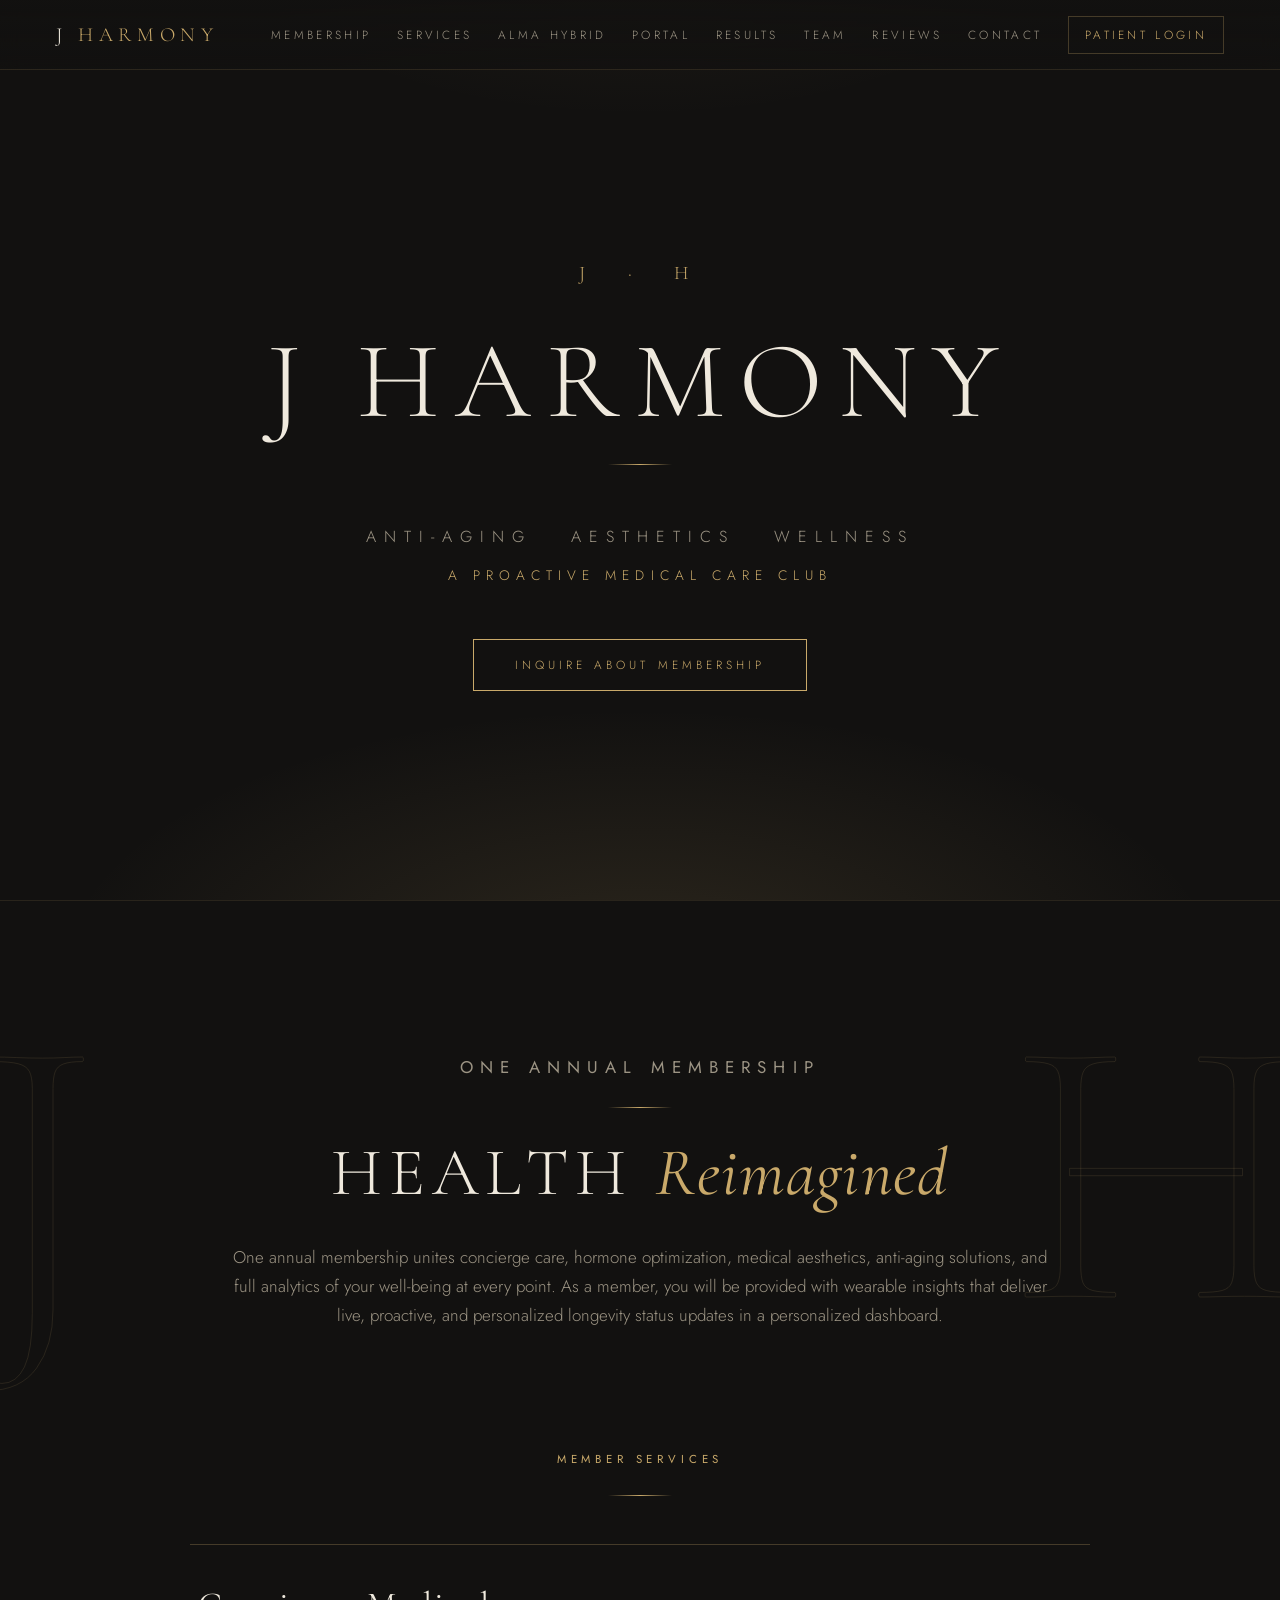
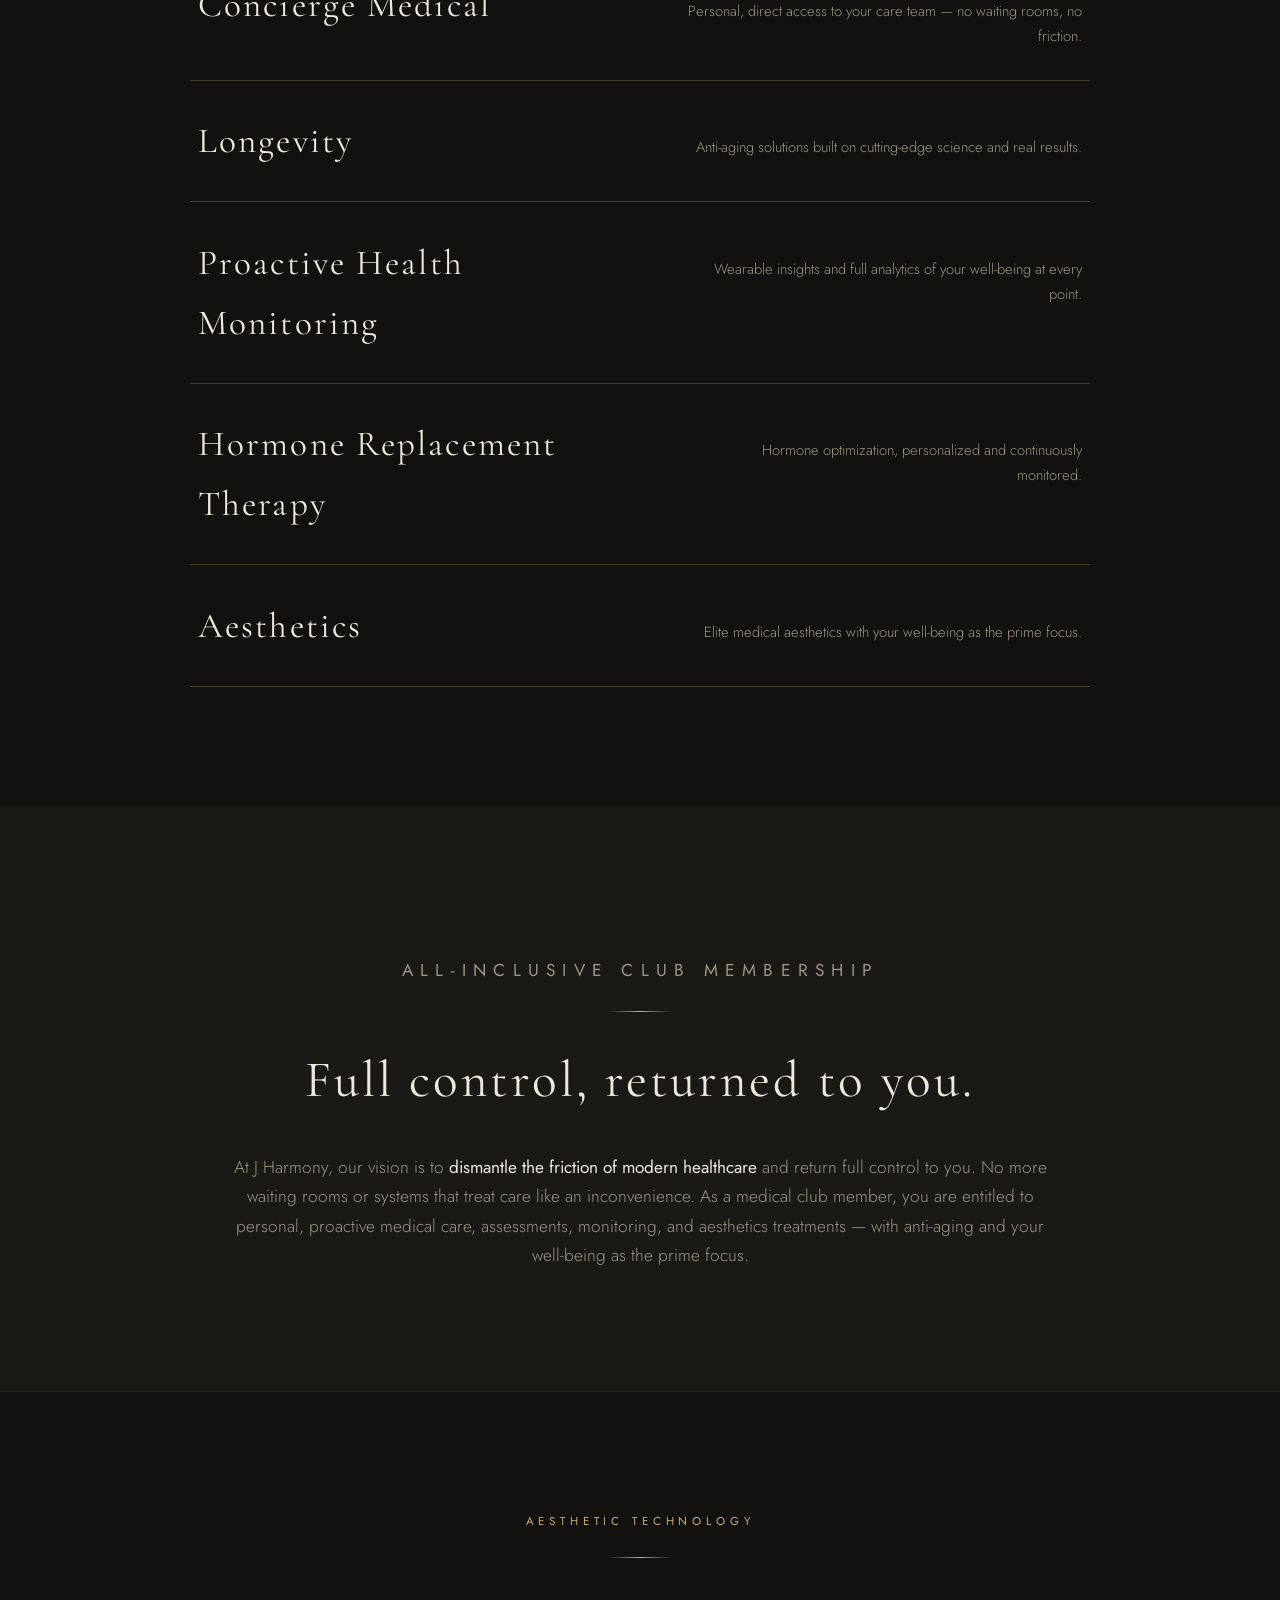
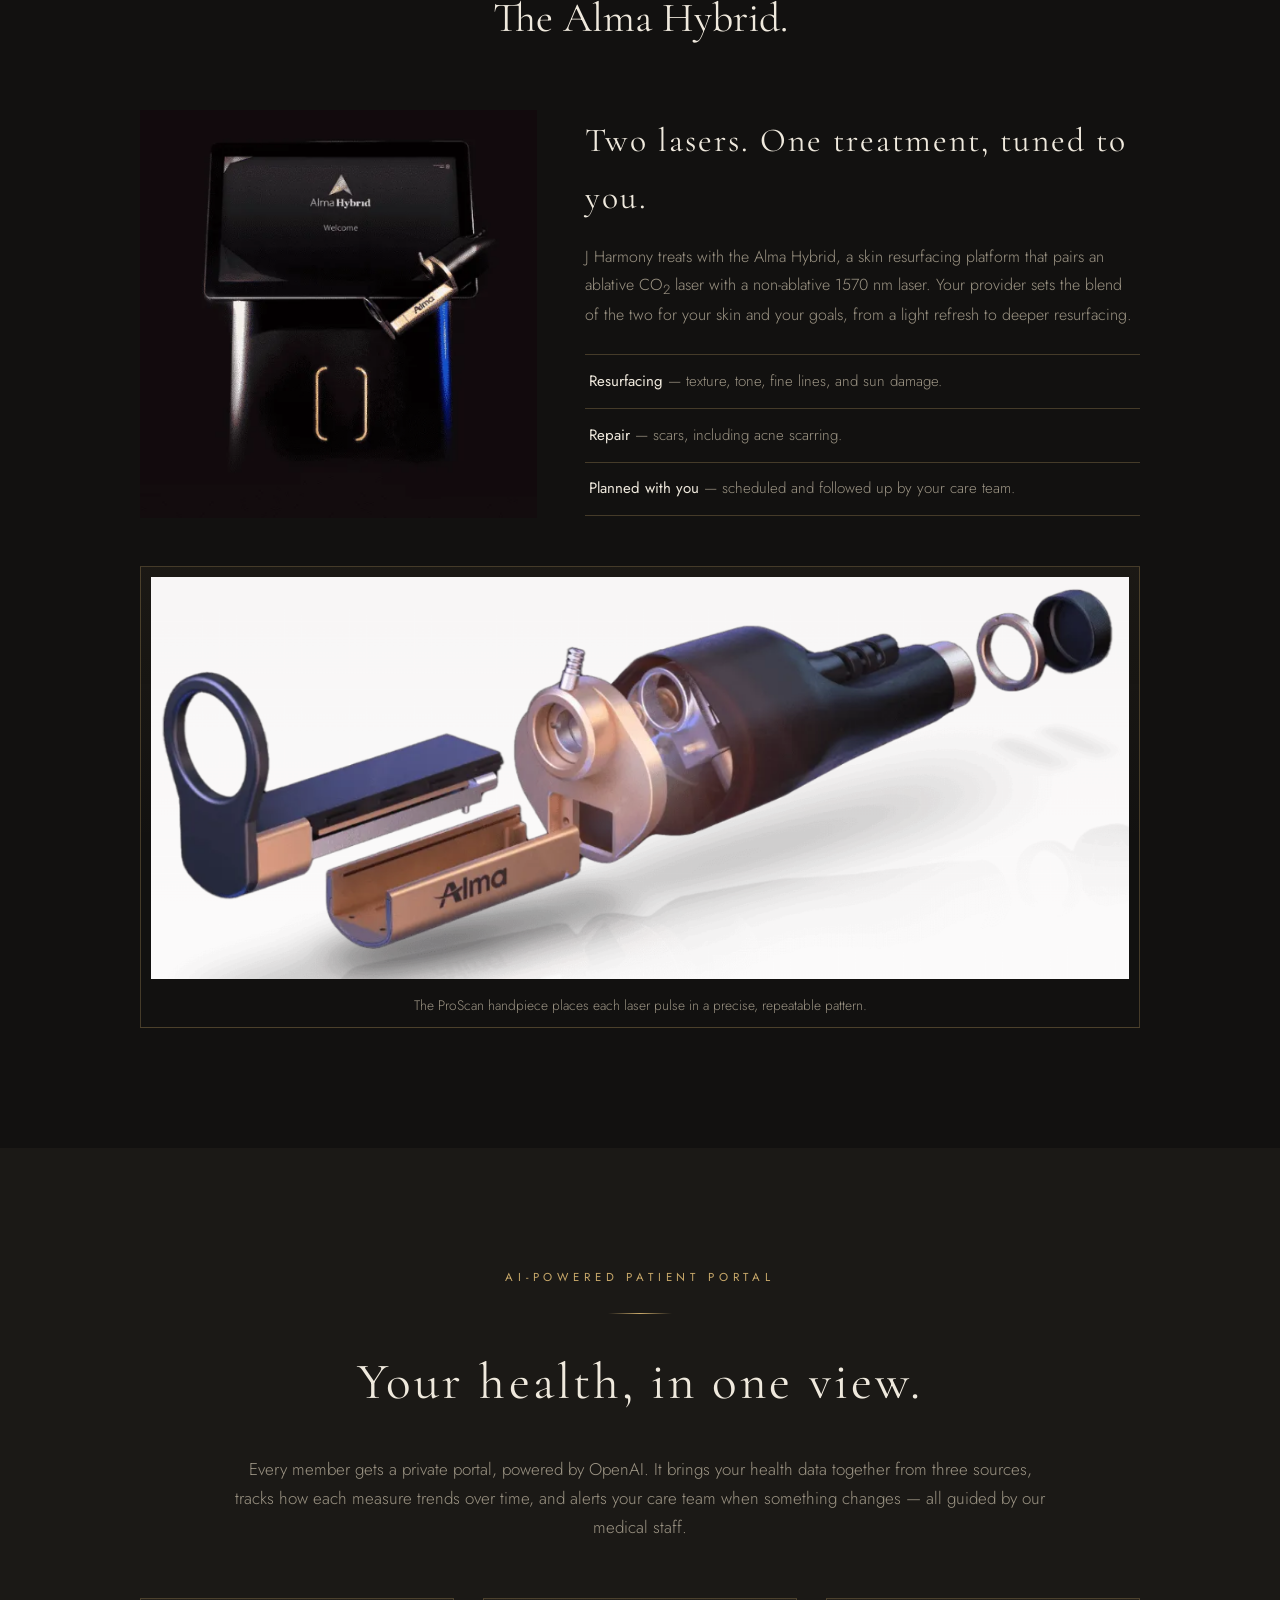
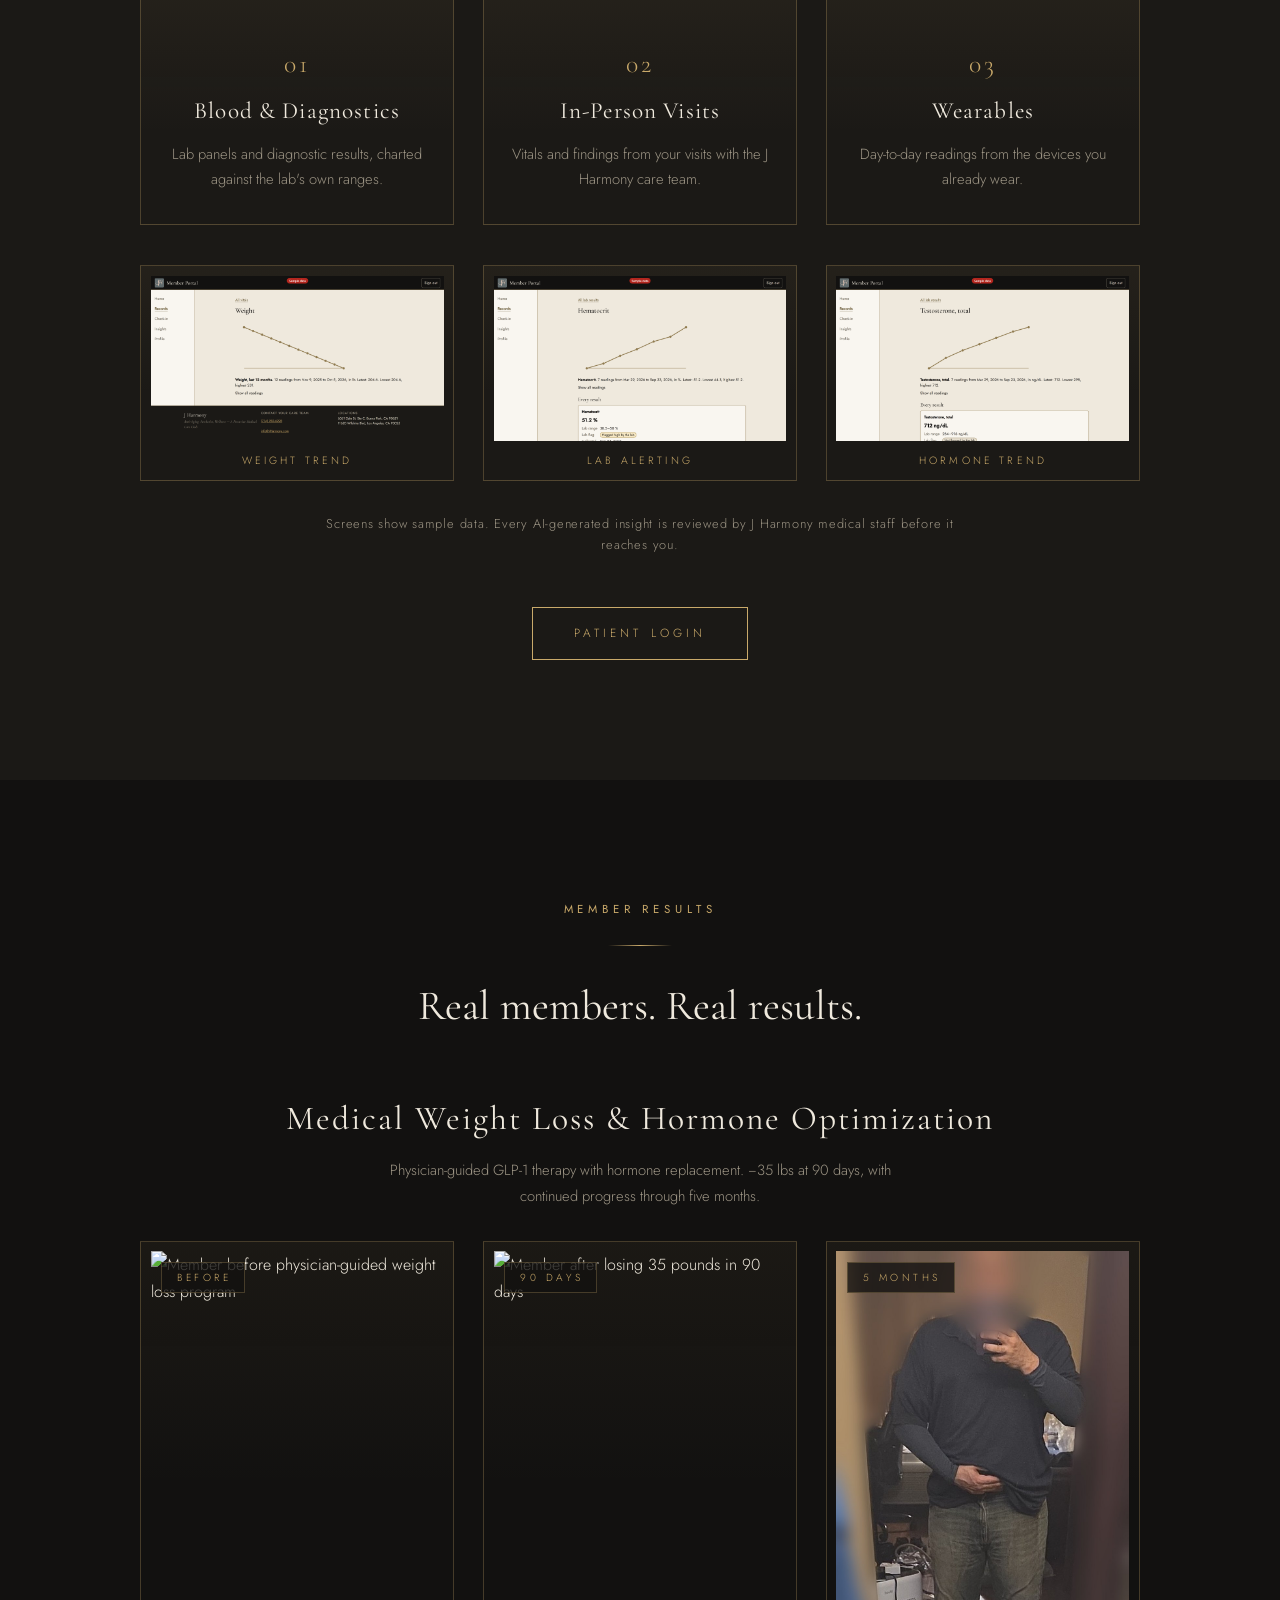
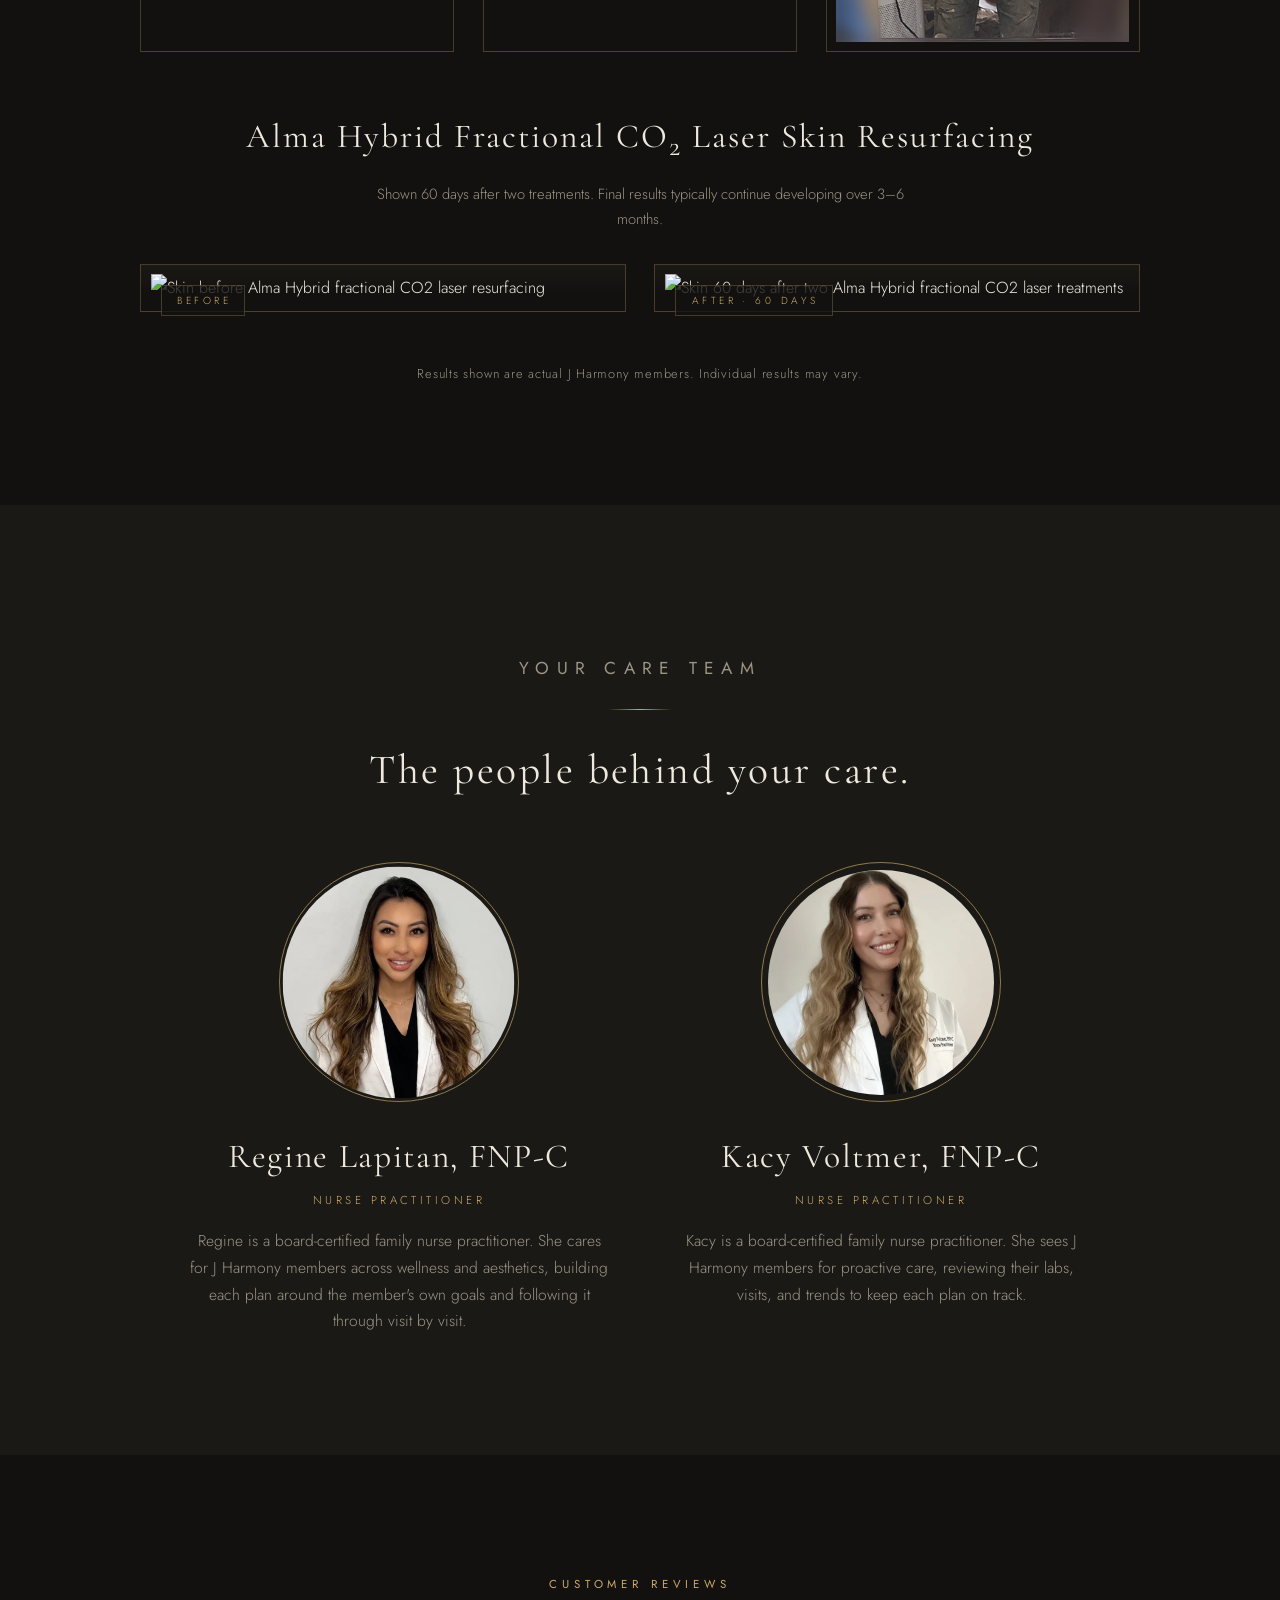
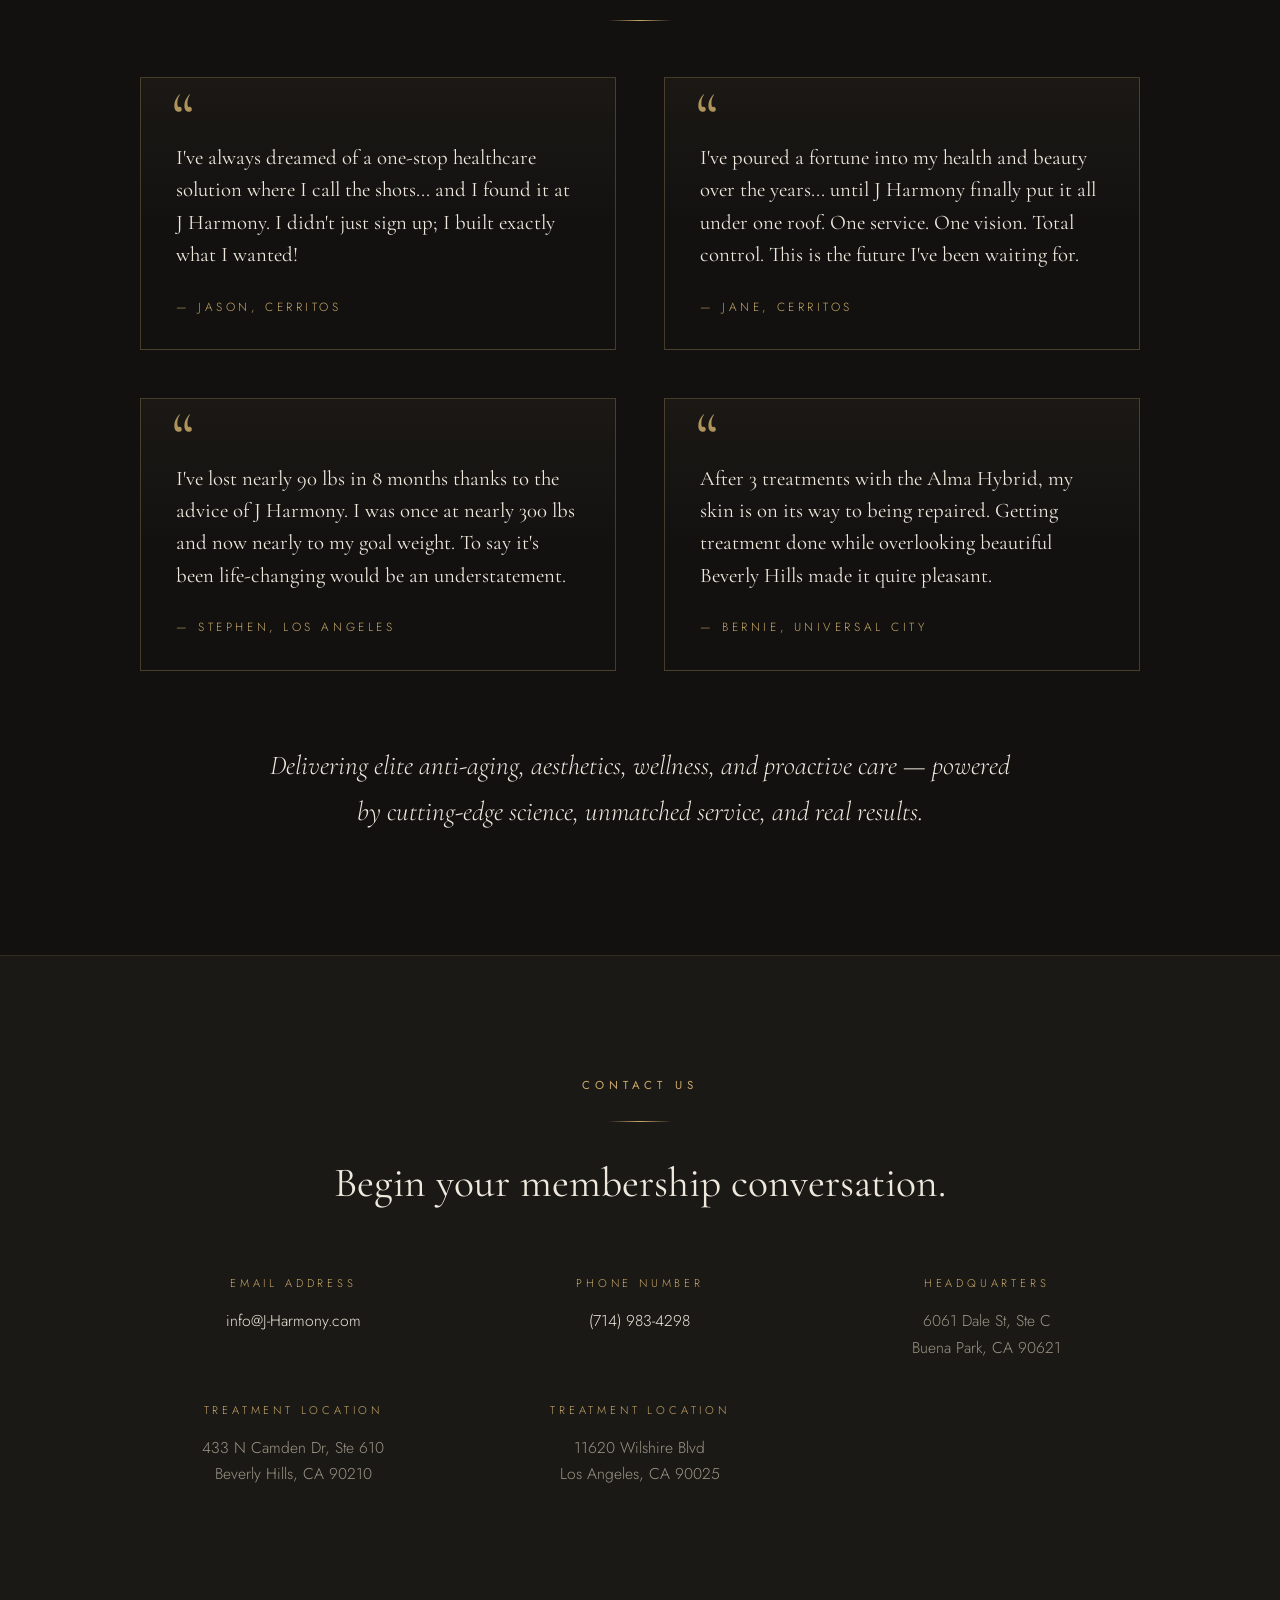
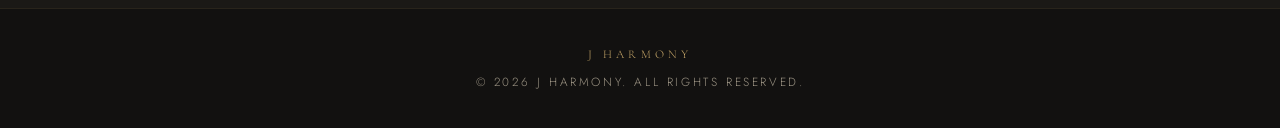
==== commit 52f7b231: "List Regine Lapitan as a nurse practitioner, FNP-C Co-Authored-By: Claude Opus 5.5 <noreply@anthropi" ====
--- a/index.html
+++ b/index.html
@@ -590,10 +590,10 @@
     </div>
     <div class="team-grid">
       <div class="member reveal">
-        <div class="member-photo"><img class="round-crop" src="assets/RL-Headshot-RoundCrop.jpg" alt="Regine Lapitan" loading="lazy"></div>
-        <h3>Regine Lapitan</h3>
-        <p class="role">J Harmony Care Team</p>
-        <p class="bio">Regine cares for J Harmony members across wellness and aesthetics, building each plan around the member's own goals and following it through visit by visit.</p>
+        <div class="member-photo"><img class="round-crop" src="assets/RL-Headshot-RoundCrop.jpg" alt="Regine Lapitan, FNP-C" loading="lazy"></div>
+        <h3>Regine Lapitan, FNP-C</h3>
+        <p class="role">Nurse Practitioner</p>
+        <p class="bio">Regine is a board-certified family nurse practitioner. She cares for J Harmony members across wellness and aesthetics, building each plan around the member's own goals and following it through visit by visit.</p>
       </div>
       <div class="member reveal">
         <div class="member-photo"><img src="assets/KV_Headshot.jpg" alt="Kacy Voltmer, FNP-C" loading="lazy"></div>
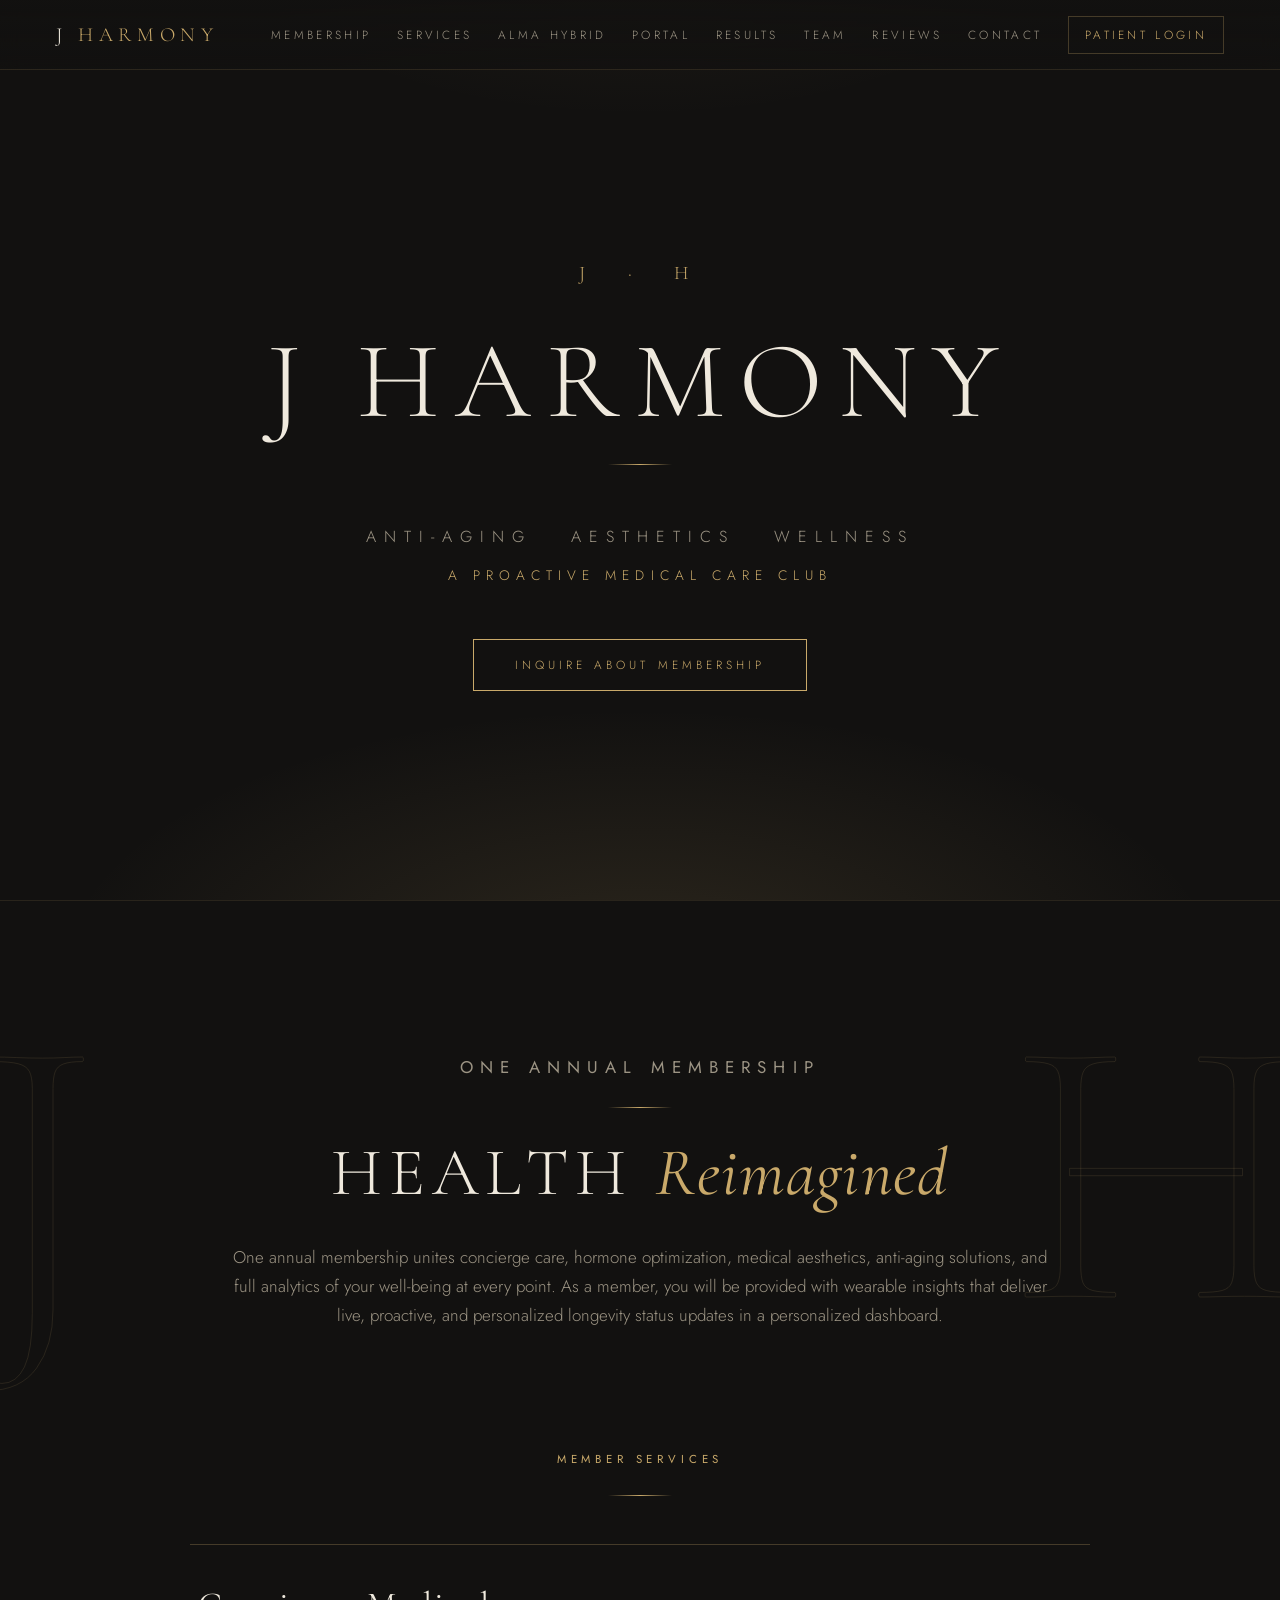
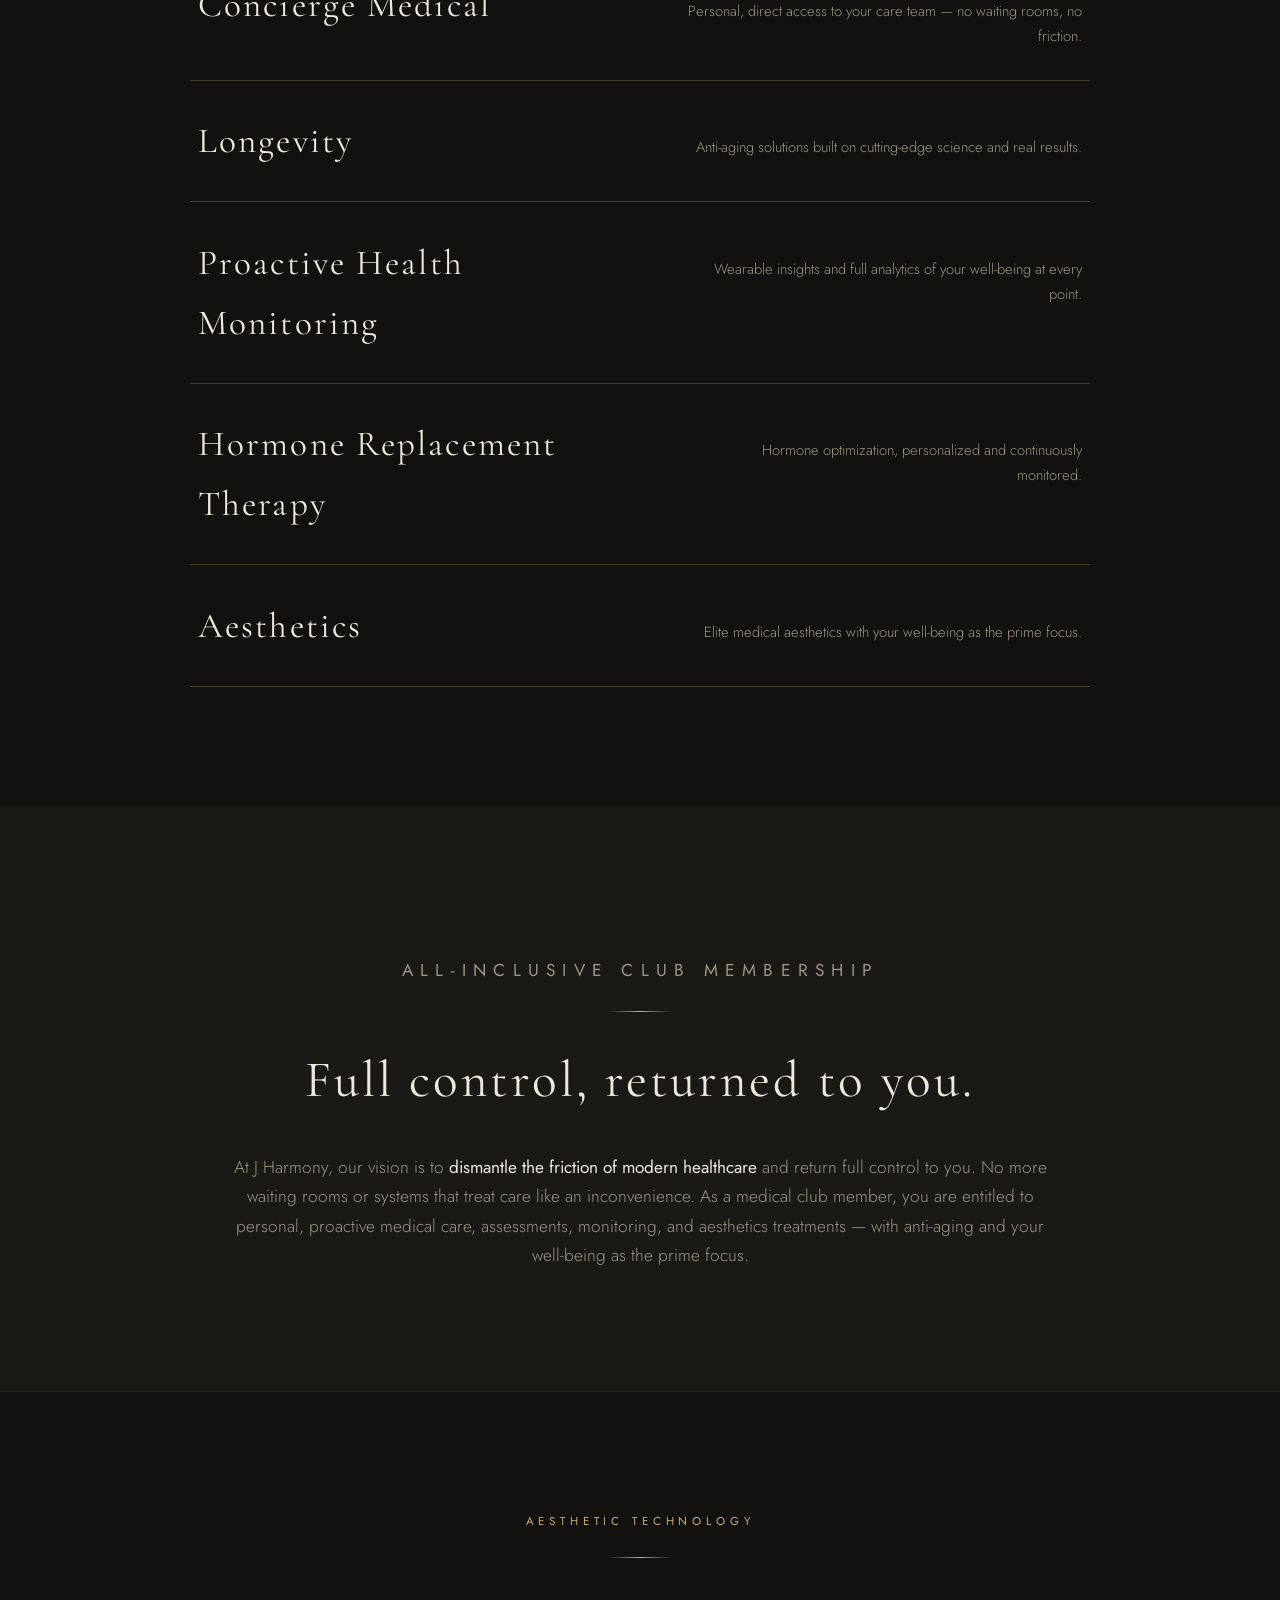
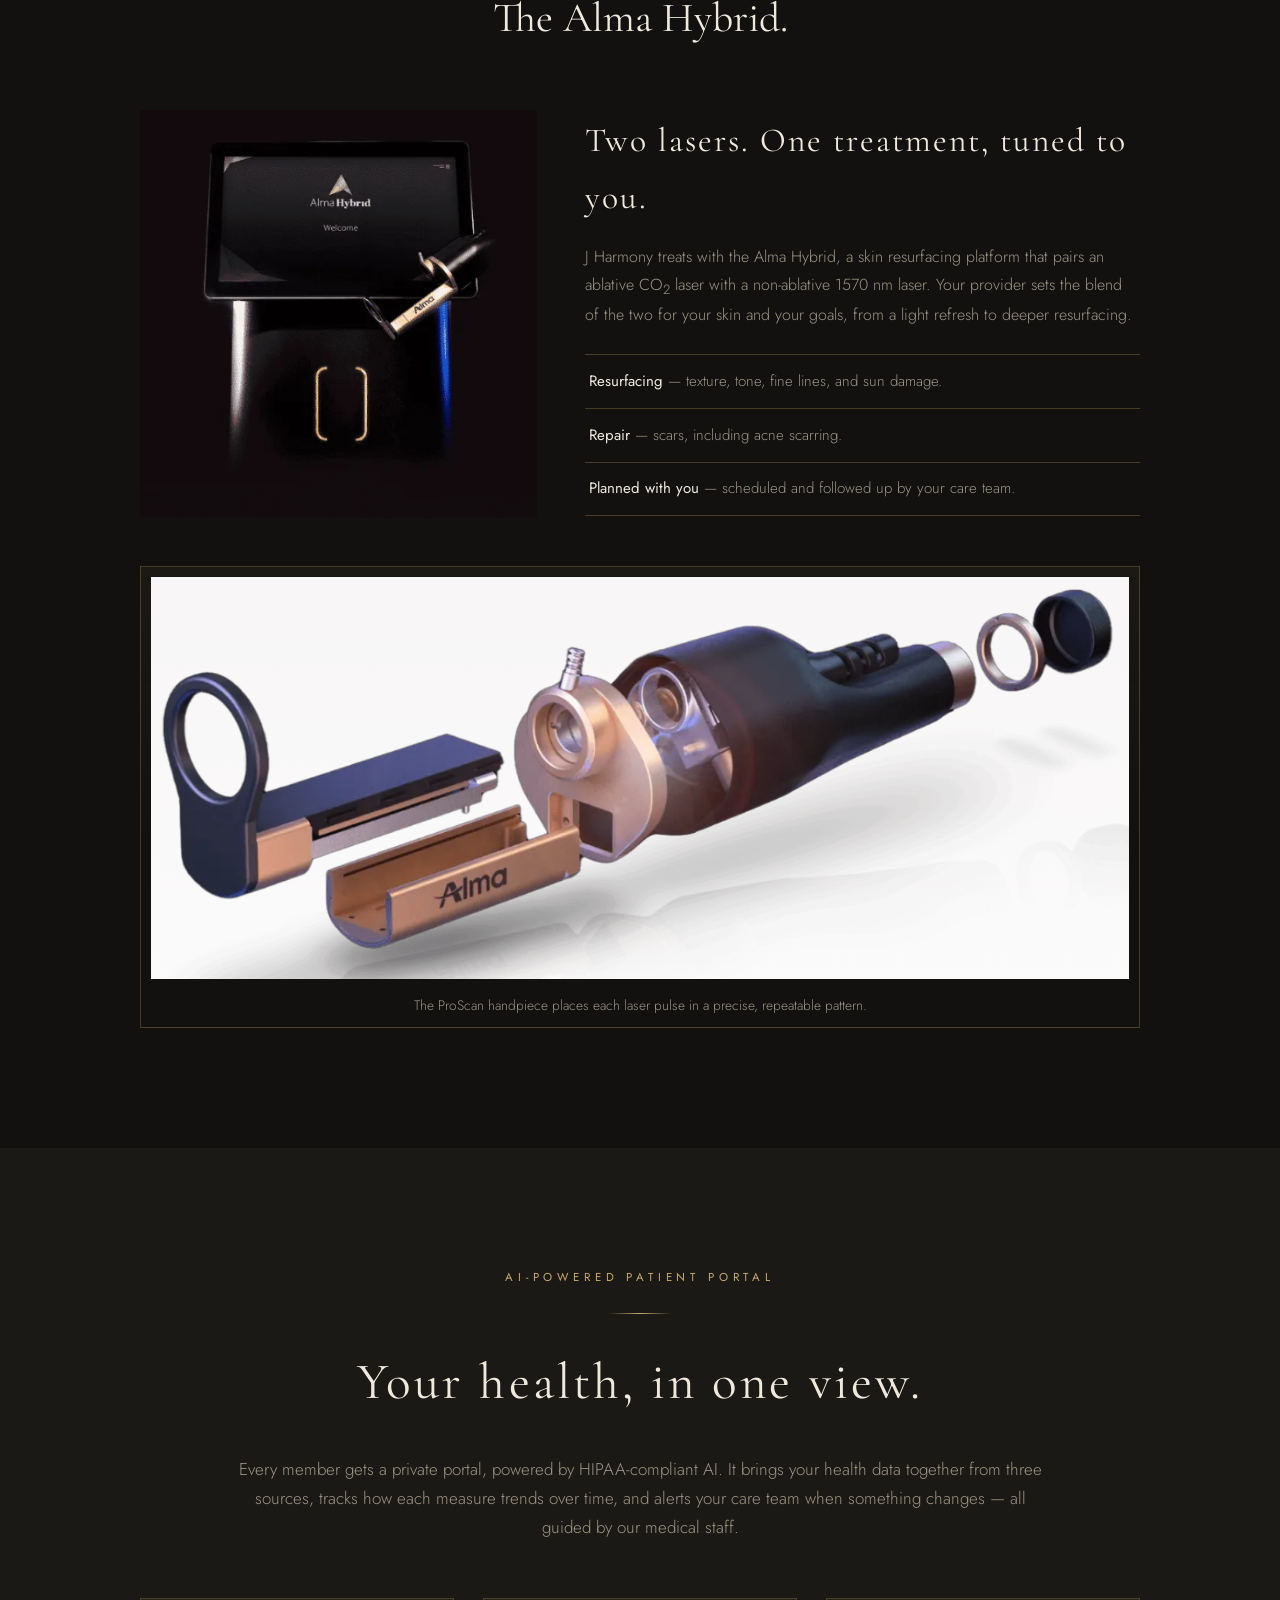
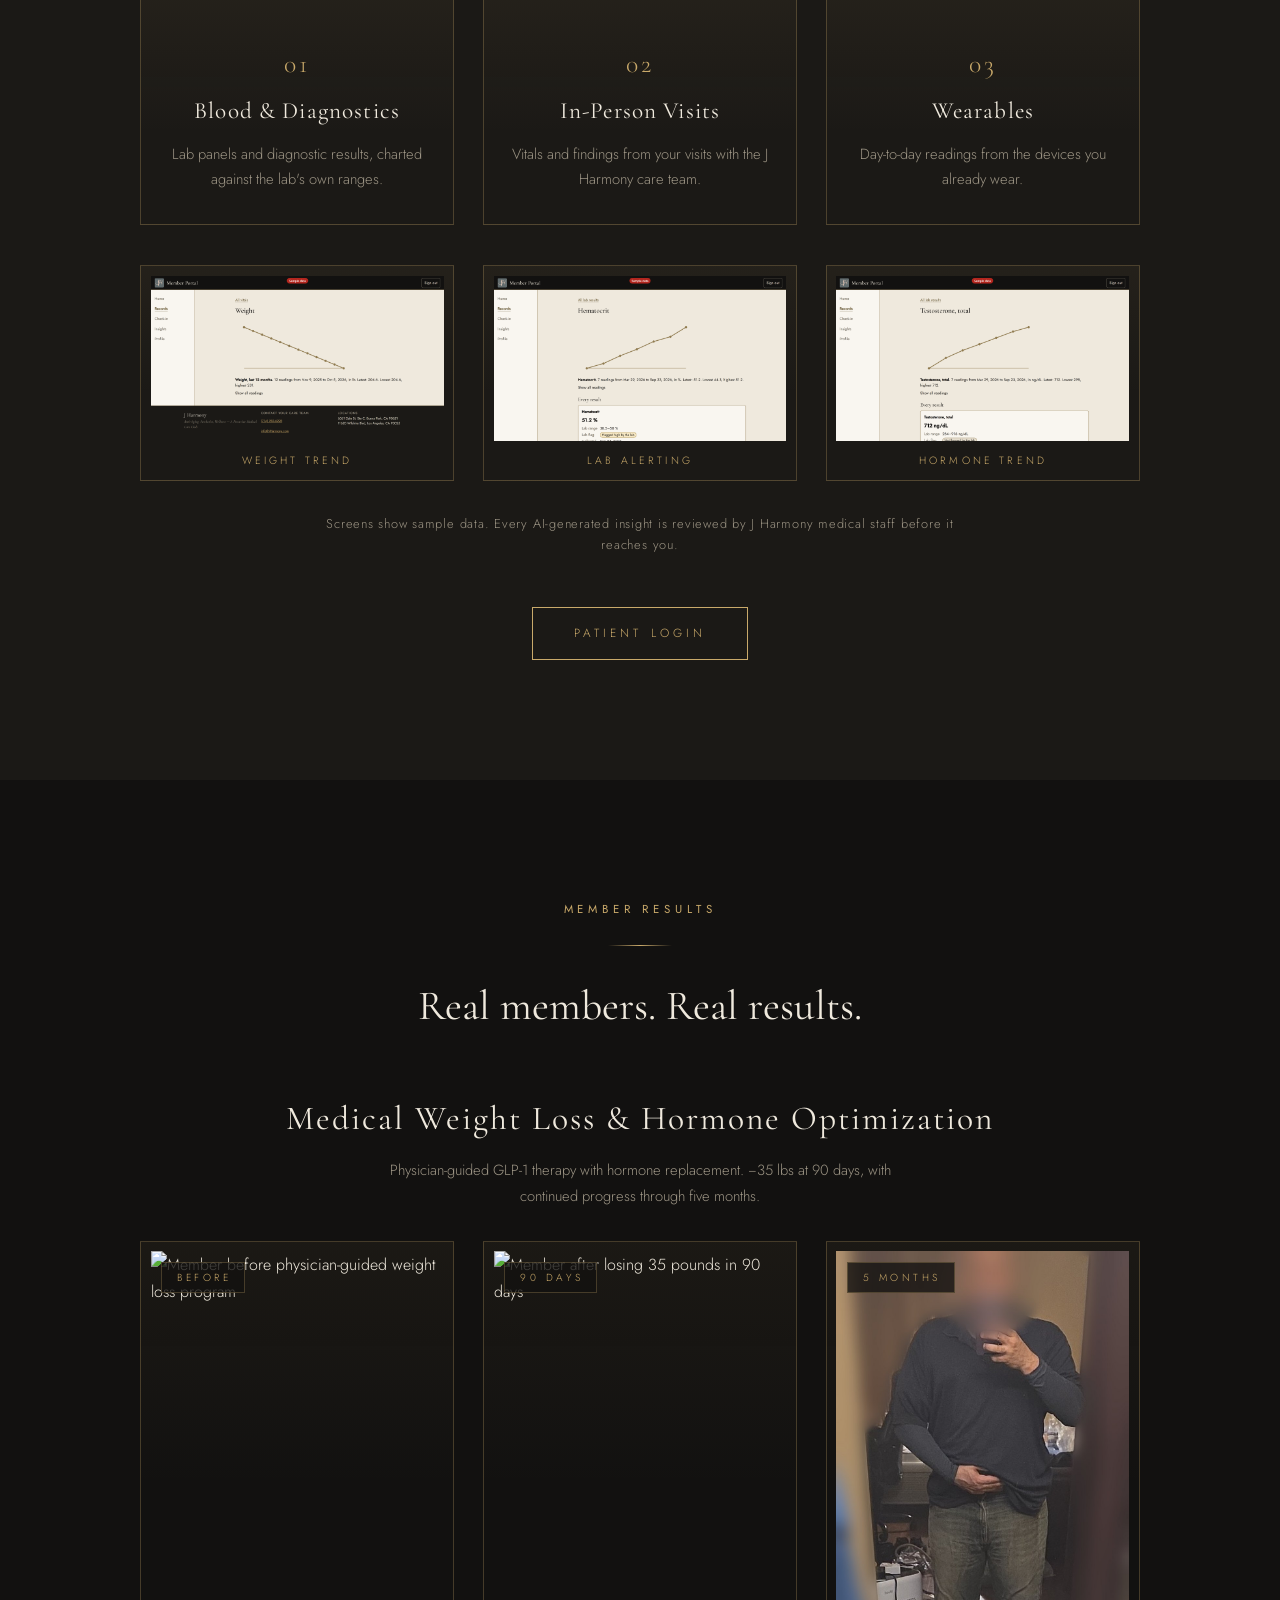
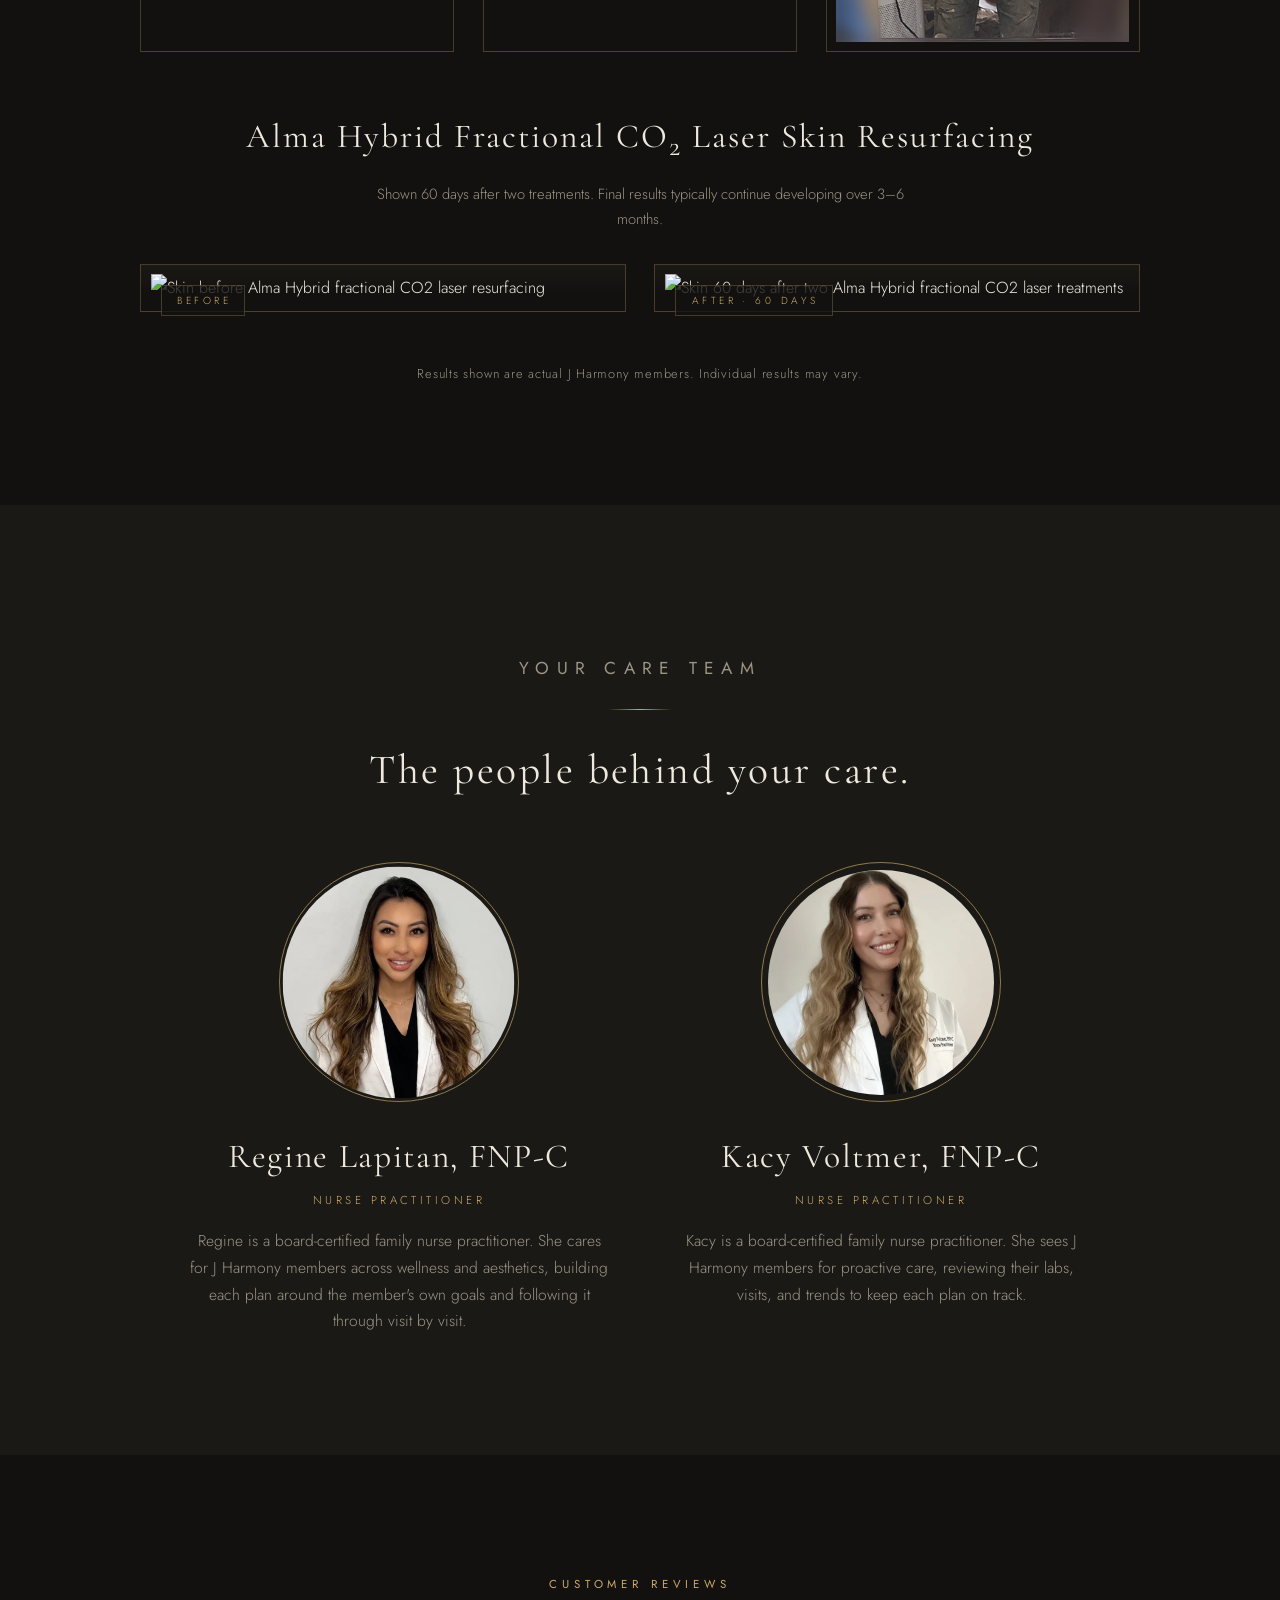
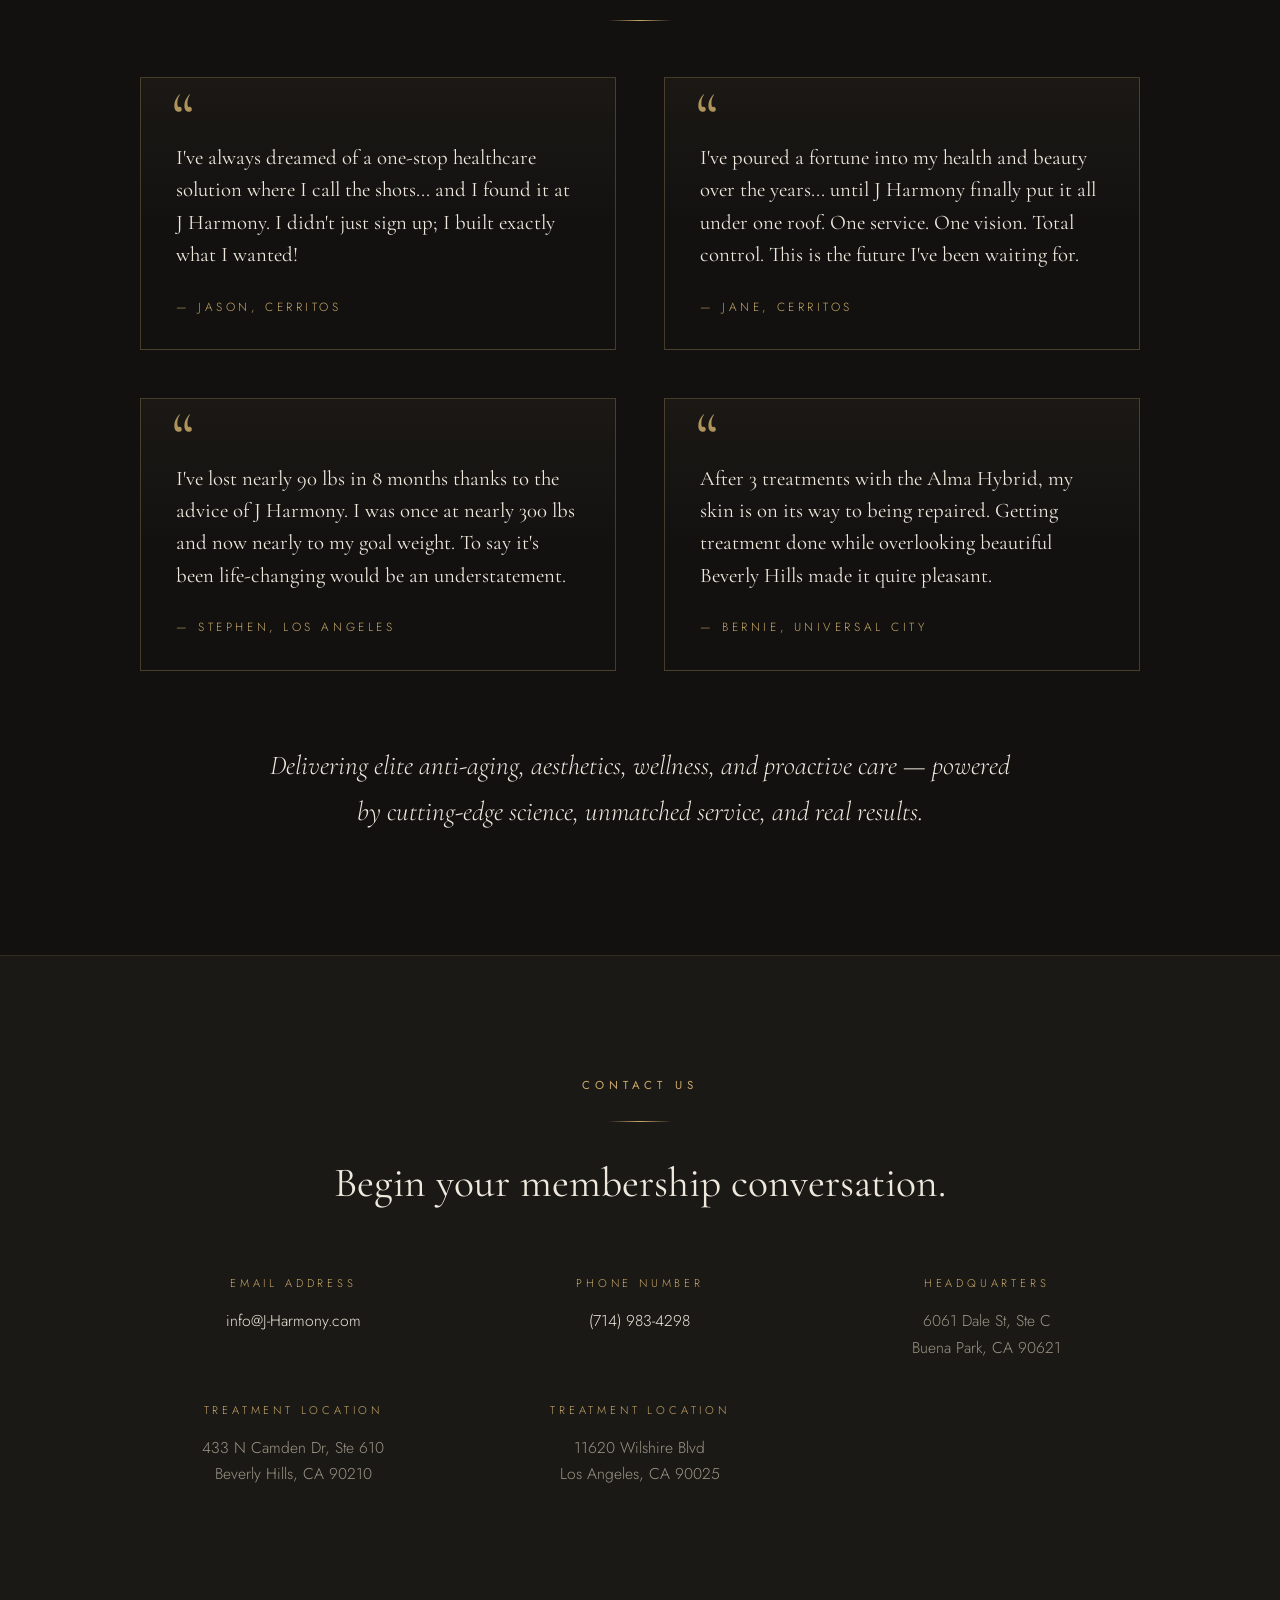
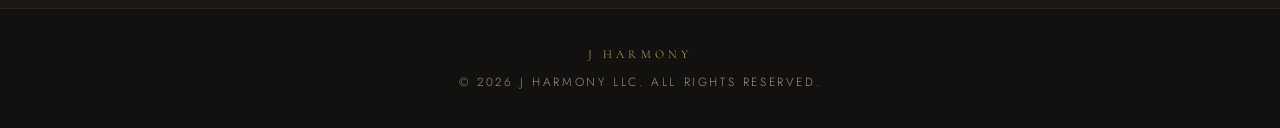
==== commit 4449211b: "Make portal AI wording vendor-neutral; add legal name to footer Co-Authored-By: Claude Opus 5.5 <nor" ====
--- a/index.html
+++ b/index.html
@@ -497,7 +497,7 @@
       <p class="eyebrow">AI-Powered Patient Portal</p>
       <hr class="rule">
       <h2 class="serif">Your health, in one view.</h2>
-      <p>Every member gets a private portal, powered by OpenAI. It brings your health data together from three sources, tracks how each measure trends over time, and alerts your care team when something changes — all guided by our medical staff.</p>
+      <p>Every member gets a private portal, powered by HIPAA-compliant AI. It brings your health data together from three sources, tracks how each measure trends over time, and alerts your care team when something changes — all guided by our medical staff.</p>
     </div>
     <div class="source-grid">
       <div class="source reveal">
@@ -666,7 +666,7 @@
 
 <footer>
   <p class="fbrand">J Harmony</p>
-  <p>&copy; <span id="yr"></span> J Harmony. All rights reserved.</p>
+  <p>&copy; <span id="yr"></span> J Harmony LLC. All rights reserved.</p>
 </footer>
 
 <script>
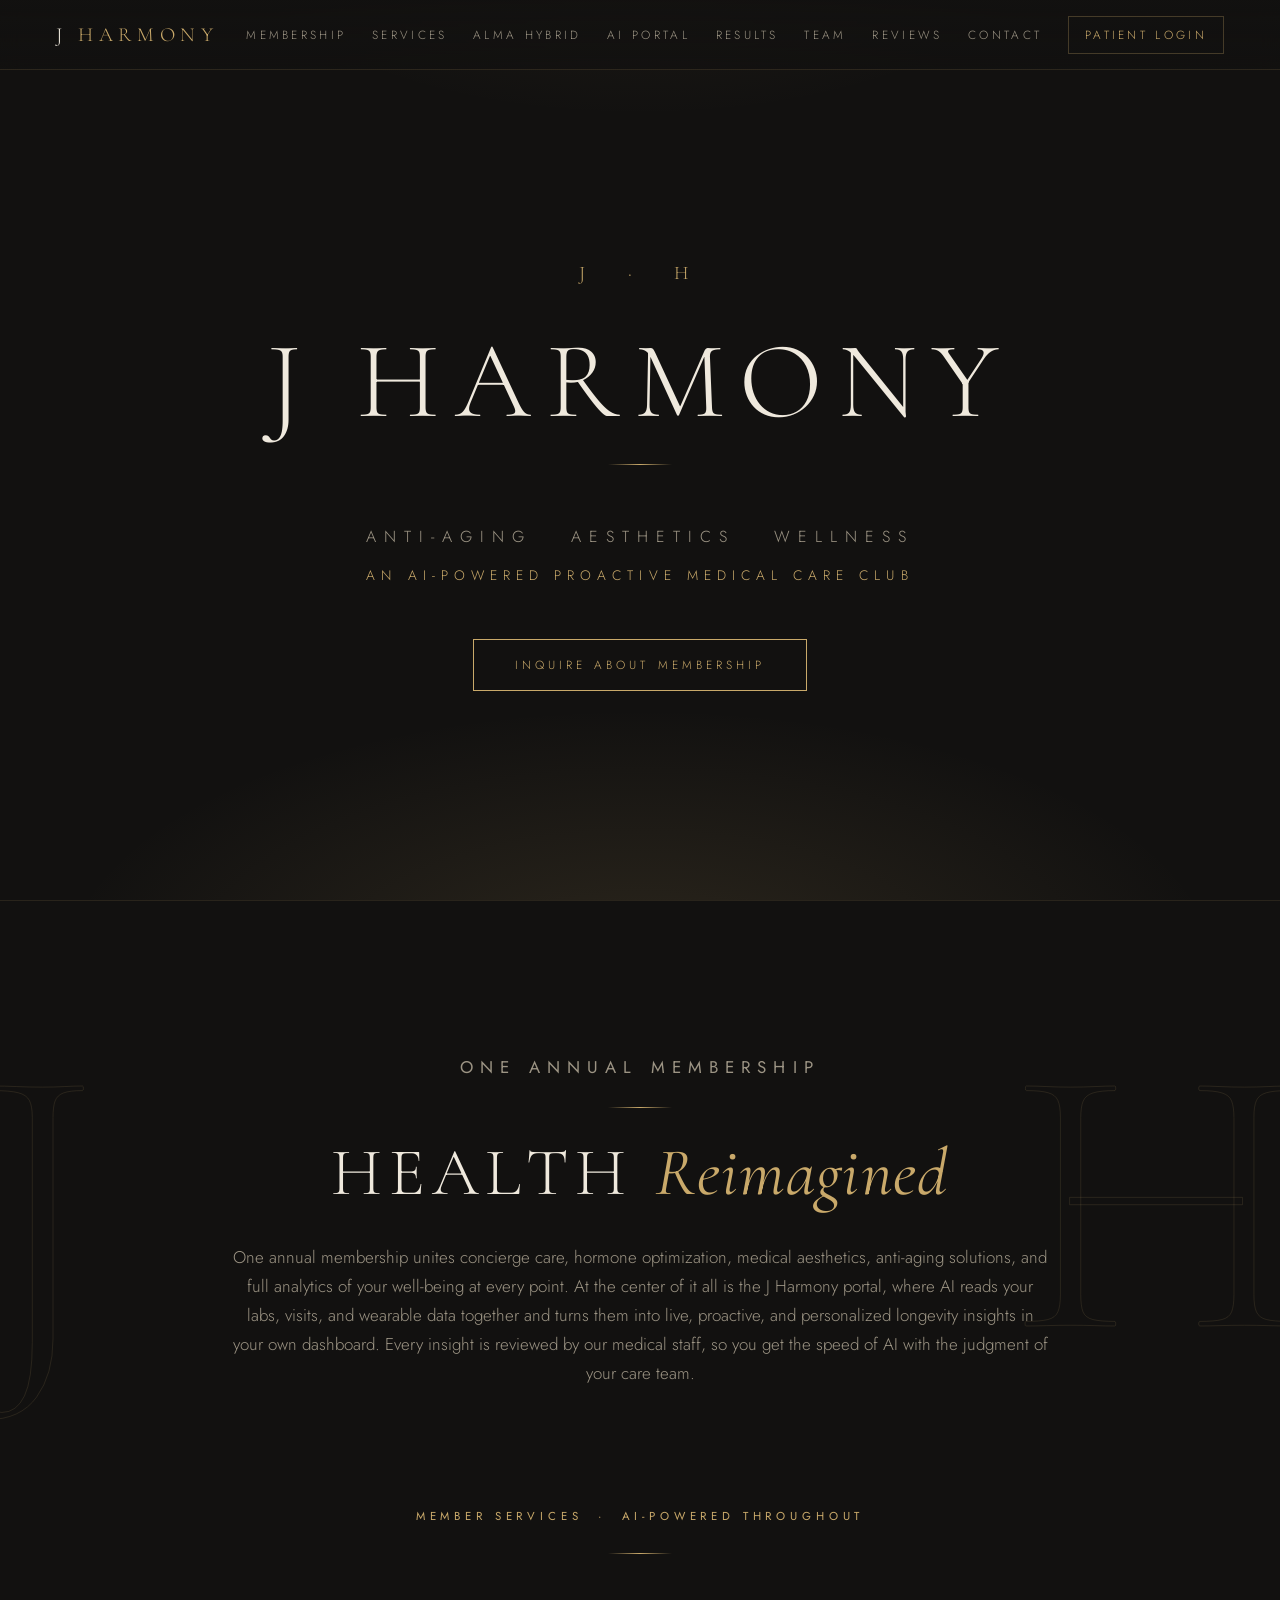
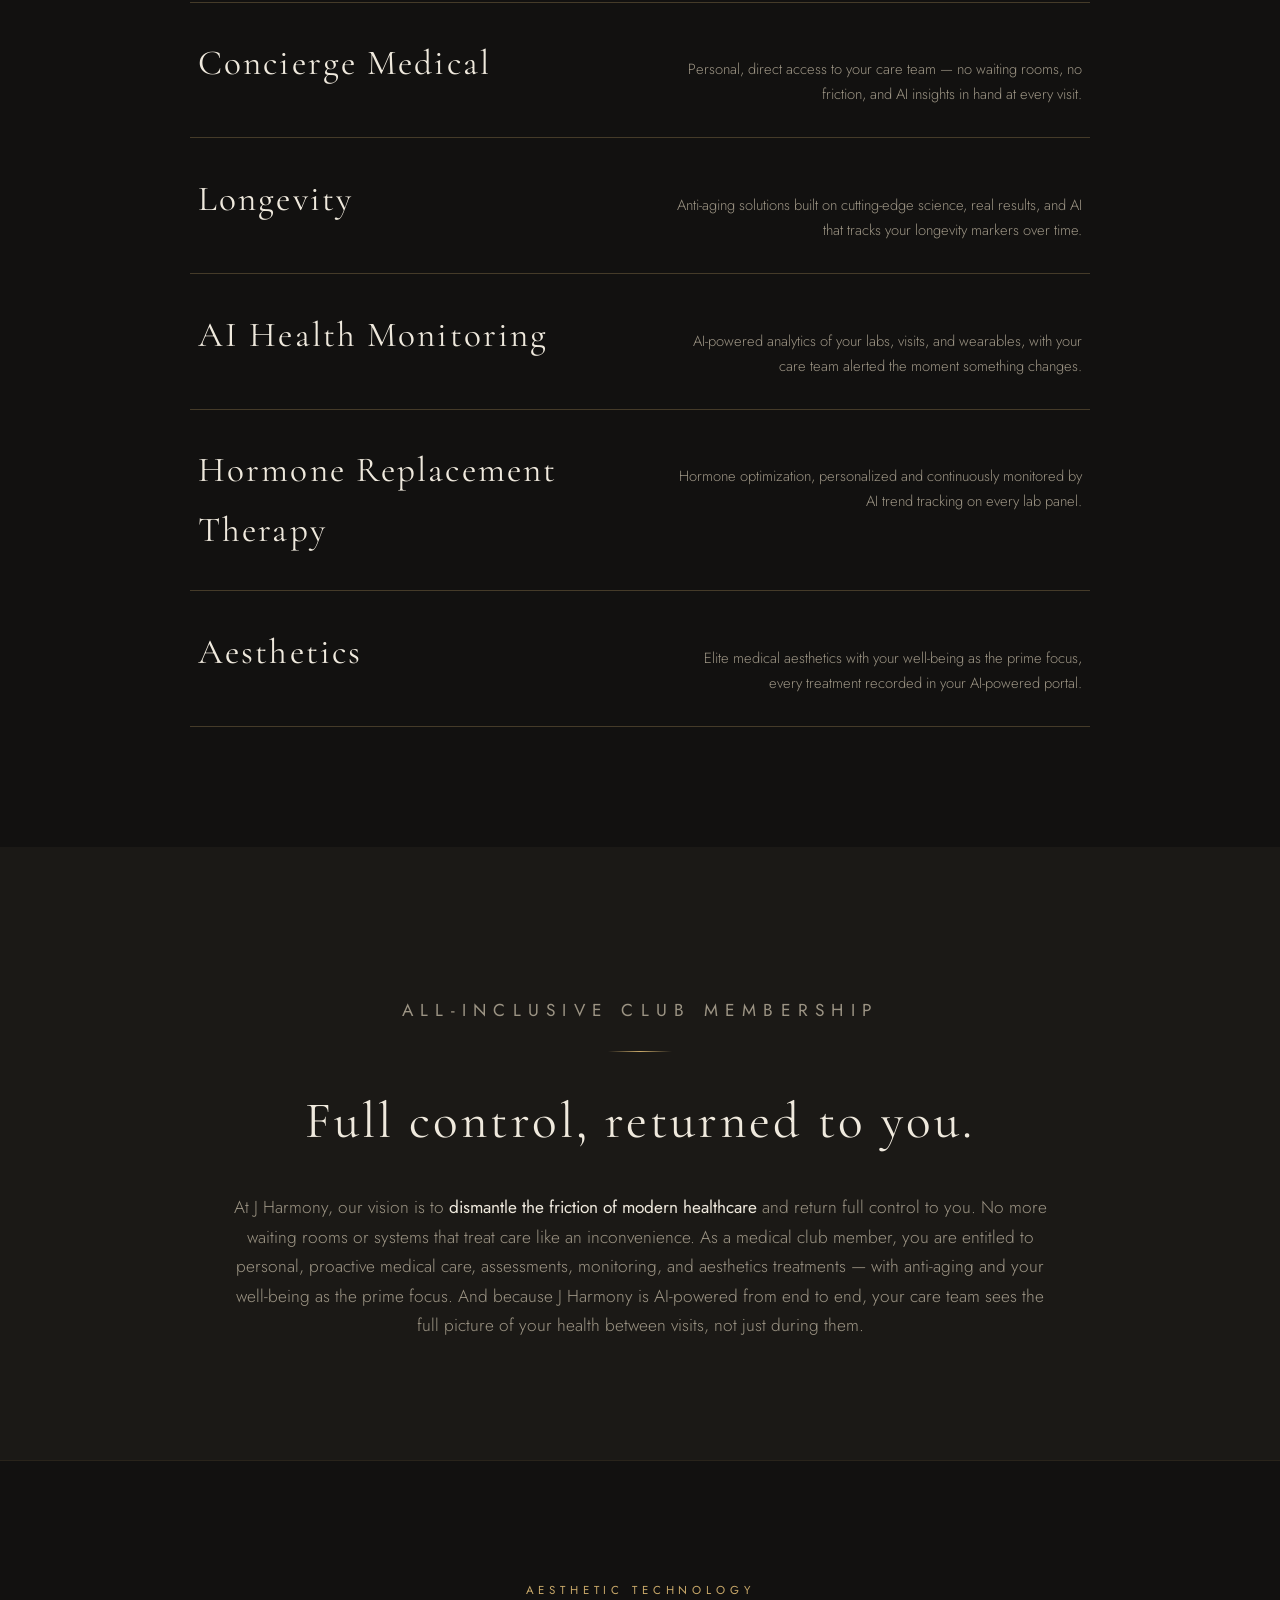
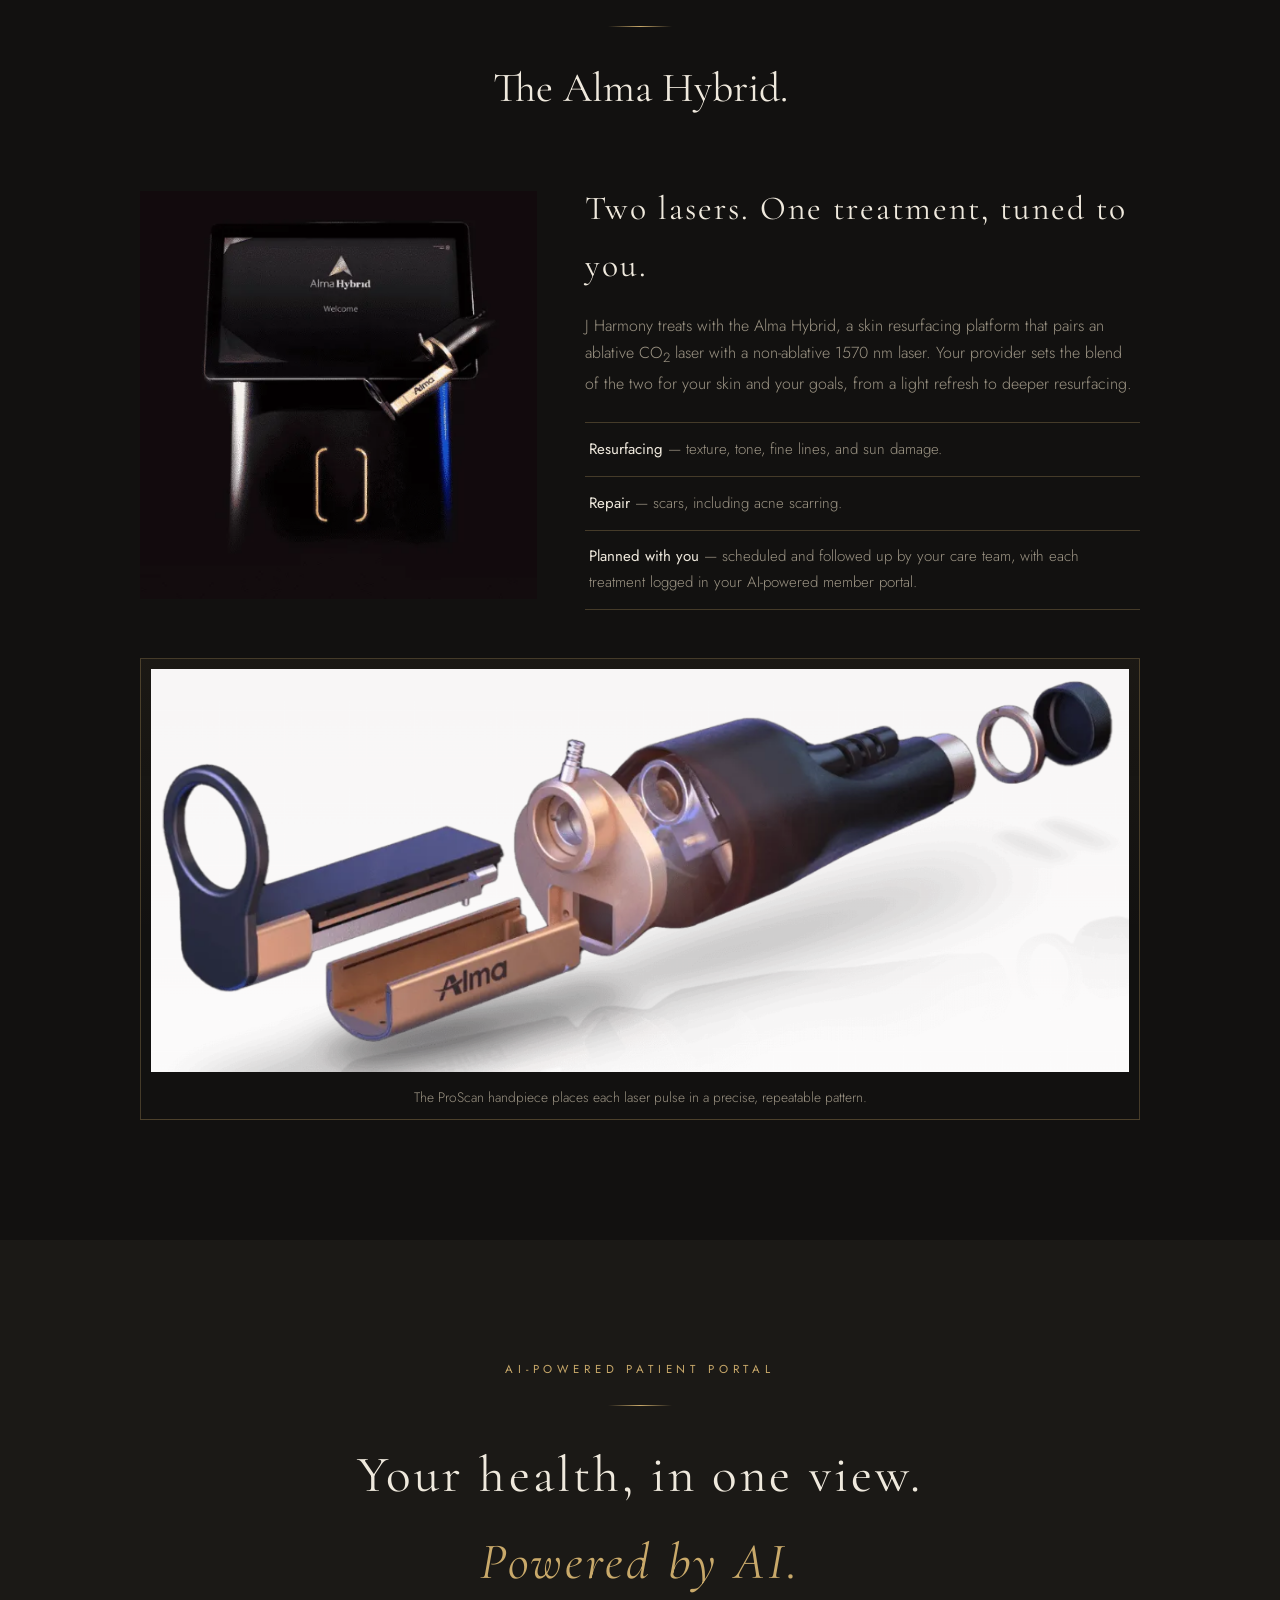
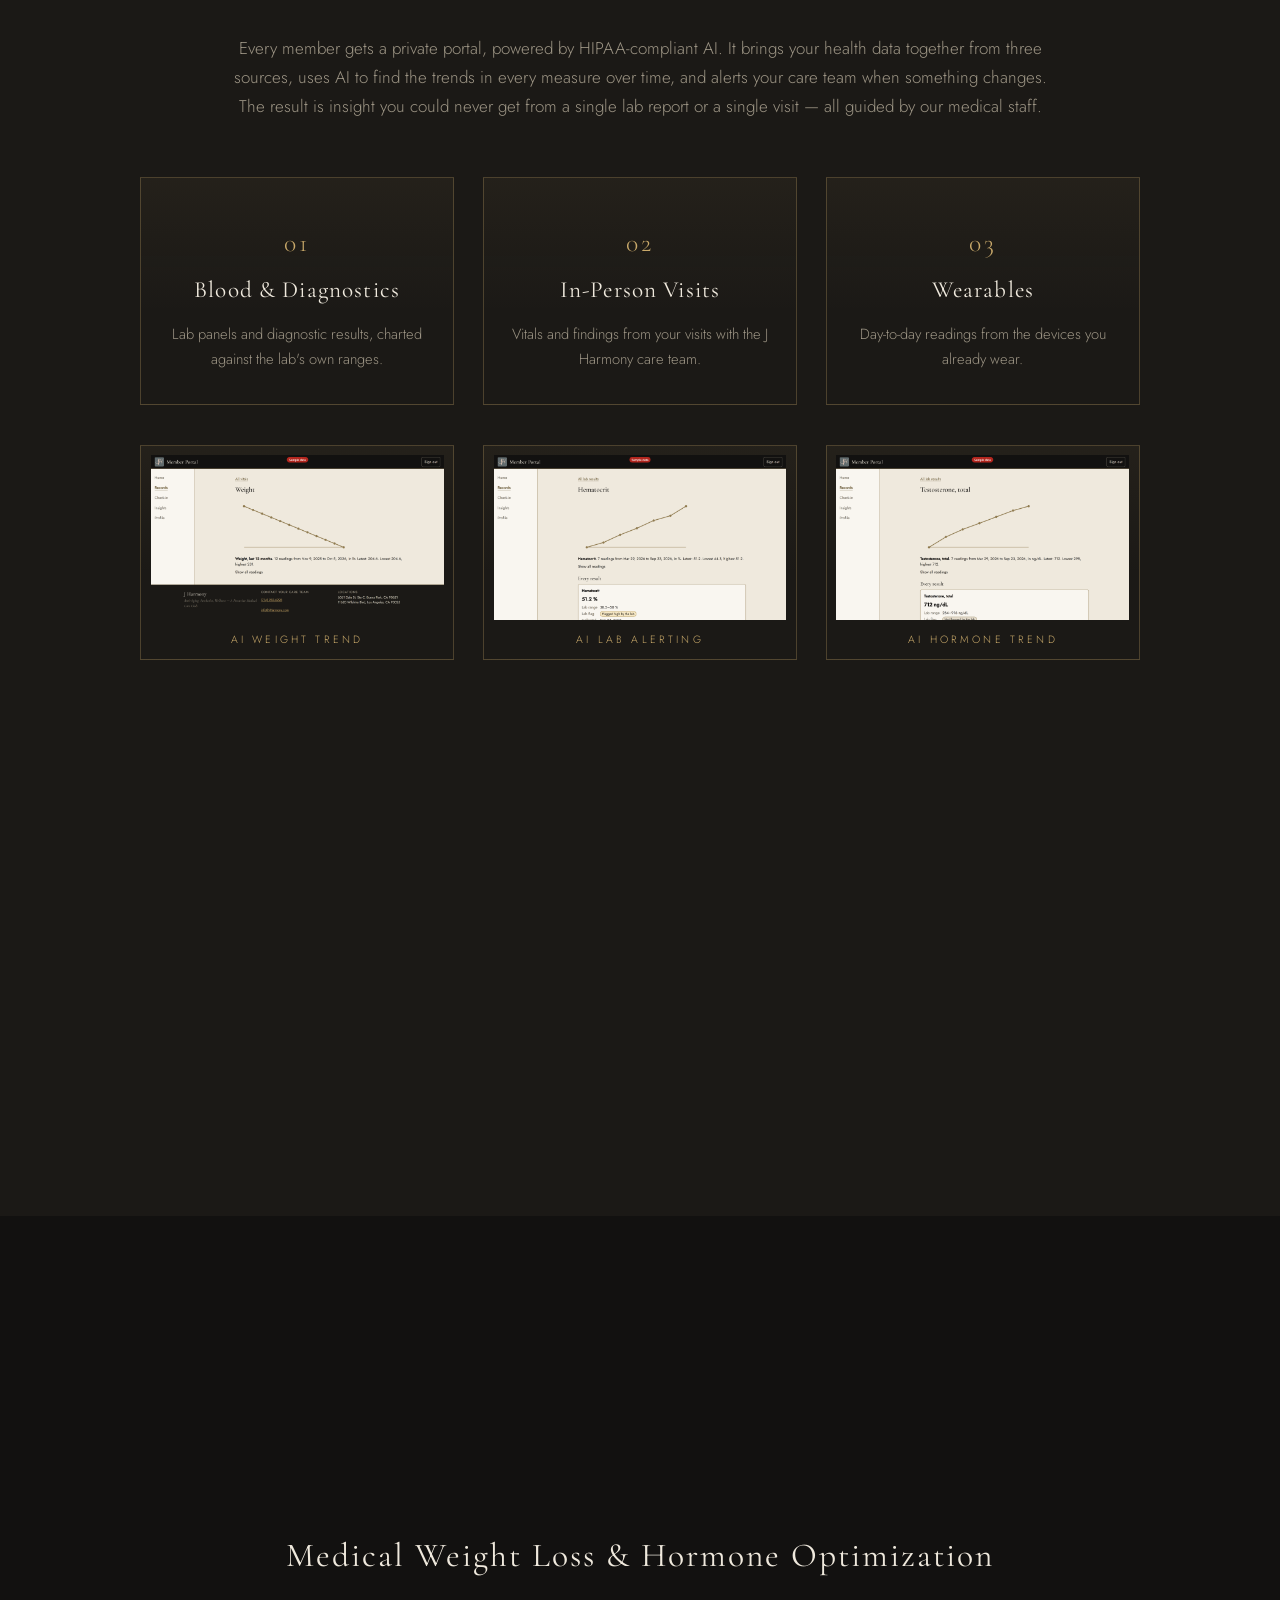
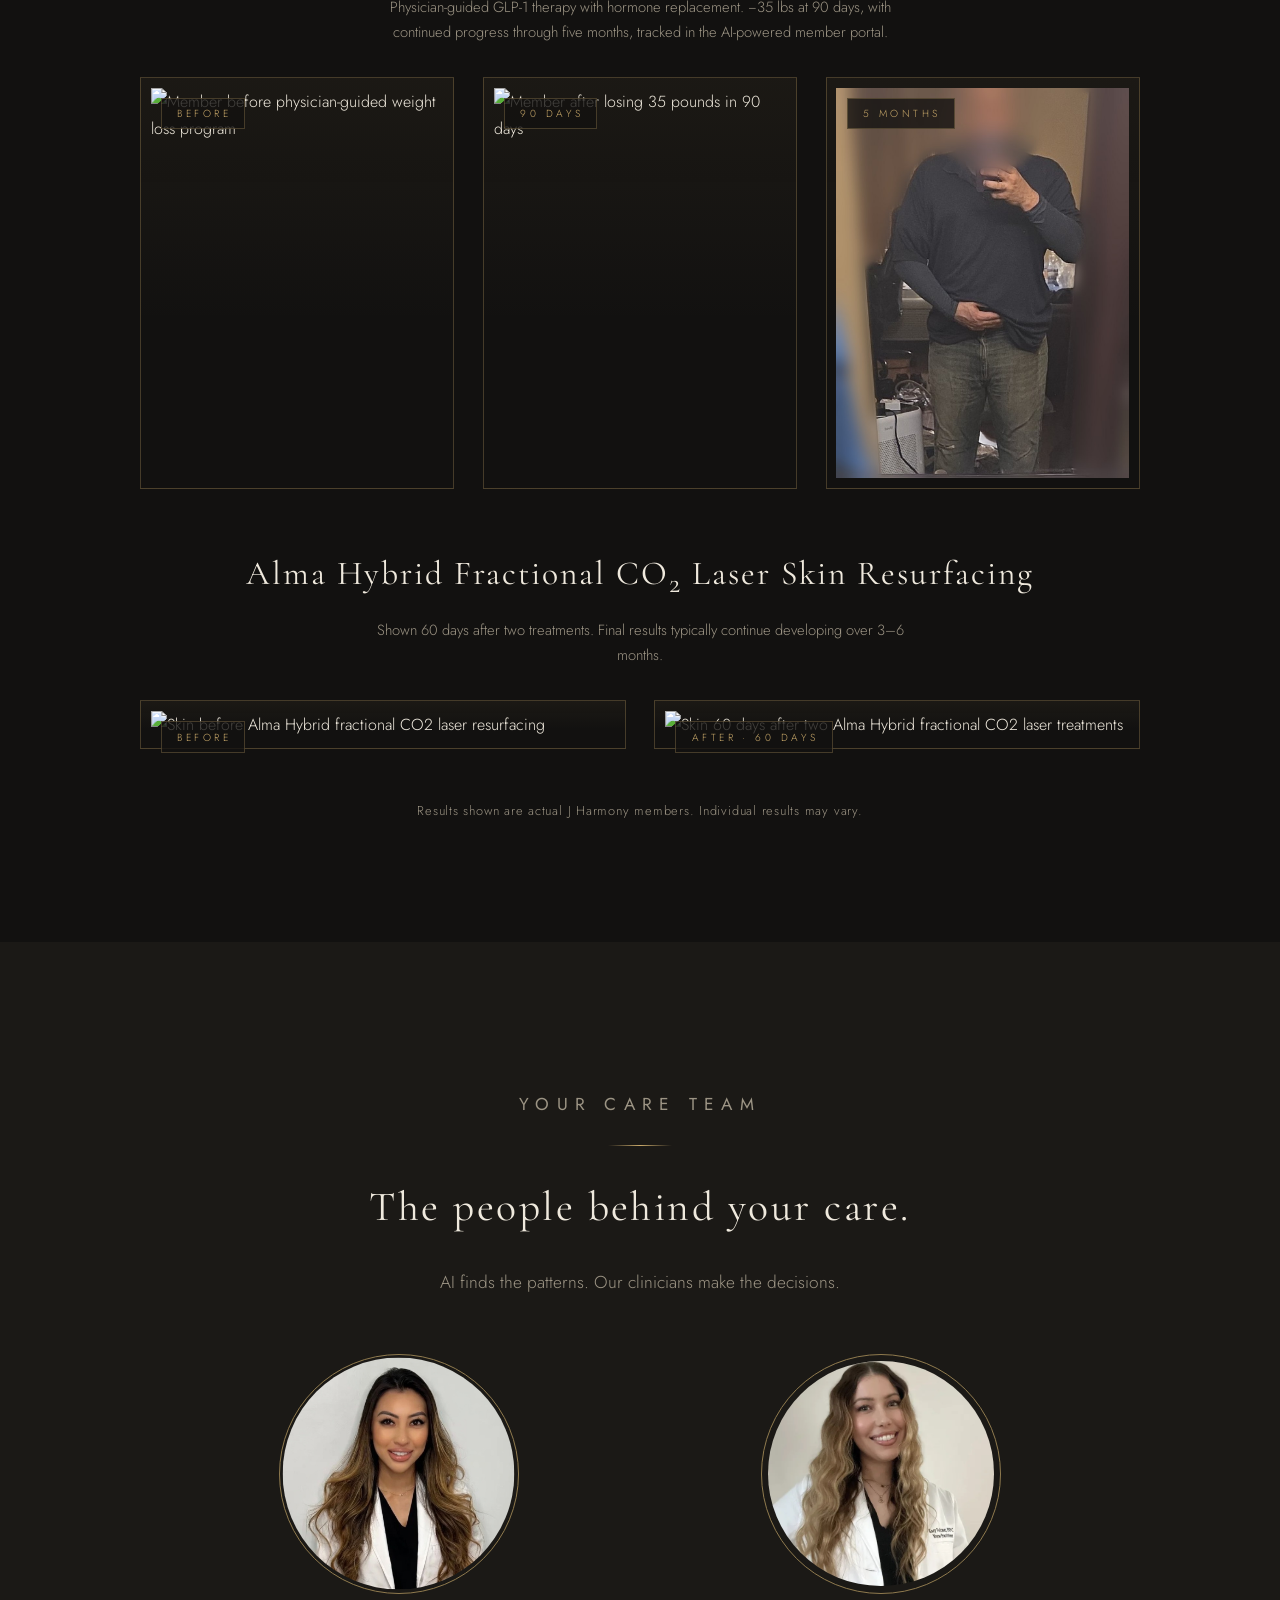
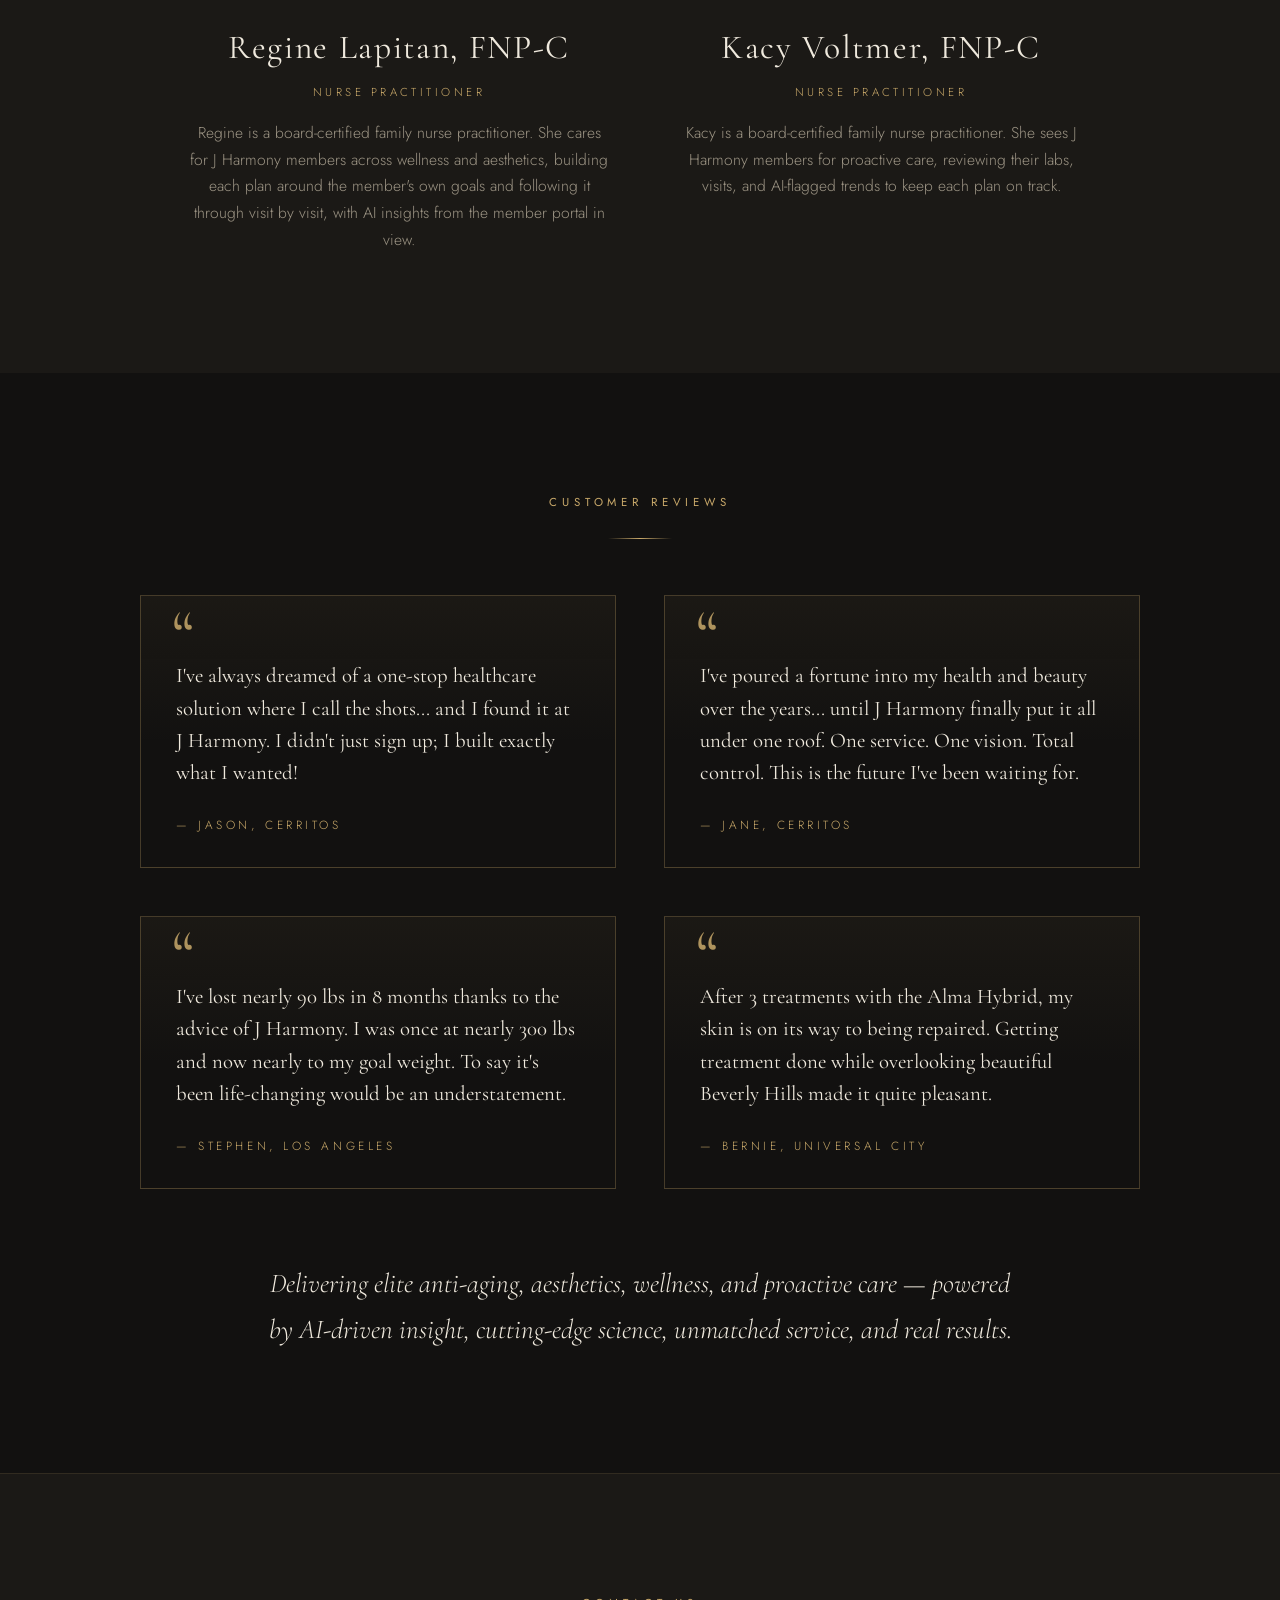
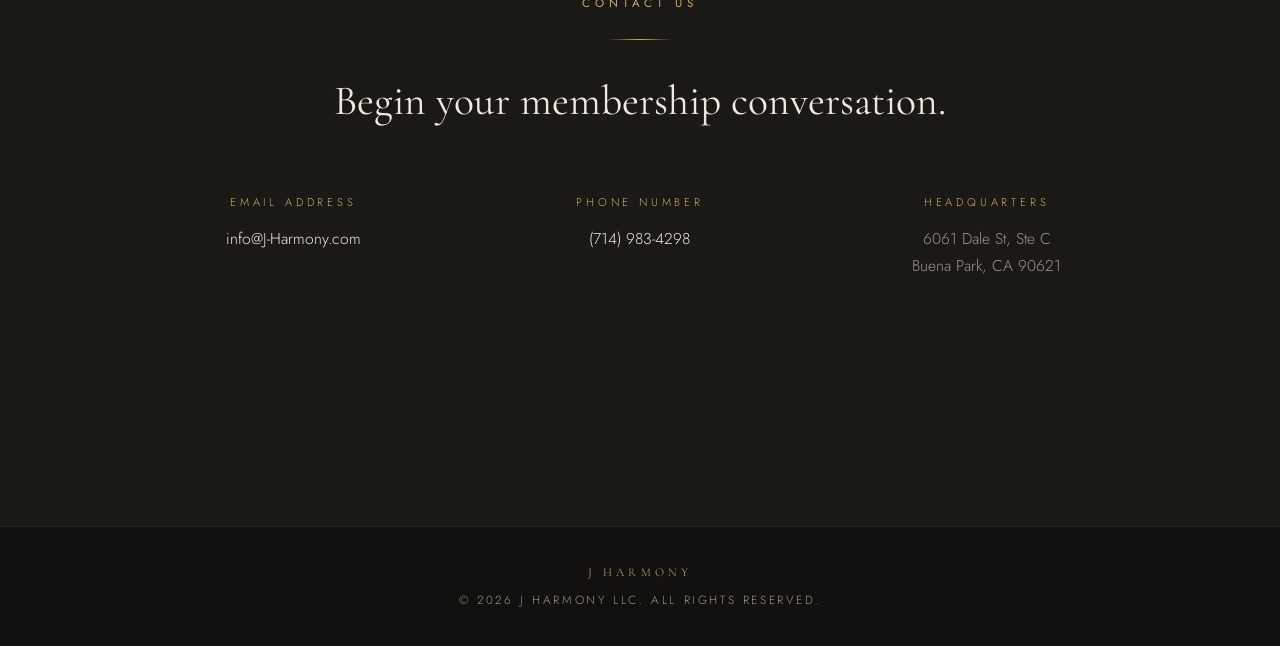
==== commit c53c53a9: "Promote the AI-powered member portal across the site Weave AI-powered messaging into the home page (" ====
--- a/index.html
+++ b/index.html
@@ -3,10 +3,10 @@
 <head>
 <meta charset="UTF-8">
 <meta name="viewport" content="width=device-width, initial-scale=1.0">
-<title>J Harmony | Anti-Aging, Aesthetics, Wellness — A Proactive Medical Care Club</title>
-<meta name="description" content="J Harmony is a proactive medical care club. One annual membership unites concierge care, hormone optimization, medical aesthetics, anti-aging solutions, and full analytics of your well-being.">
-<meta property="og:title" content="J Harmony — A Proactive Medical Care Club">
-<meta property="og:description" content="Anti-aging, aesthetics, wellness. One annual membership. Concierge medical, longevity, proactive health monitoring, hormone replacement therapy, and aesthetics.">
+<title>J Harmony | AI-Powered Anti-Aging, Aesthetics, Wellness — A Proactive Medical Care Club</title>
+<meta name="description" content="J Harmony is an AI-powered proactive medical care club. One annual membership unites concierge care, hormone optimization, medical aesthetics, anti-aging solutions, and AI-driven insights into your well-being, reviewed by our medical staff.">
+<meta property="og:title" content="J Harmony — The AI-Powered Proactive Medical Care Club">
+<meta property="og:description" content="Anti-aging, aesthetics, wellness, powered by AI. One annual membership. Concierge medical, longevity, AI-powered health monitoring, hormone replacement therapy, and aesthetics.">
 <meta property="og:type" content="website">
 <meta property="og:url" content="https://j-harmony.com">
 <link rel="icon" href="data:image/svg+xml,%3Csvg xmlns='http://www.w3.org/2000/svg' viewBox='0 0 64 64'%3E%3Crect width='64' height='64' fill='%23121110'/%3E%3Ctext x='32' y='44' font-family='Georgia,serif' font-size='34' fill='%23C9A96A' text-anchor='middle'%3EJH%3C/text%3E%3C/svg%3E">
@@ -199,6 +199,7 @@
   /* ---------- Member Portal ---------- */
   .portal{background:var(--panel)}
   .portal h2{font-size:clamp(2rem,5vw,3.2rem);letter-spacing:.06em;font-weight:400}
+  .portal h2 em{font-style:italic;color:var(--gold)}
   .portal .measure > p:not(.eyebrow){margin-top:1.8rem;color:var(--stone);font-size:1.06rem}
   .source-grid{
     max-width:1000px;margin:3.5rem auto 0;
@@ -227,6 +228,20 @@
     color:var(--stone);font-size:.8rem;letter-spacing:.06em;
   }
   .portal-cta{text-align:center}
+  .ai-flow{
+    max-width:1000px;margin:3.5rem auto 0;
+    border-top:1px solid var(--hairline);
+  }
+  .ai-flow .eyebrow{text-align:center;margin:2.2rem 0 .4rem}
+  .ai-steps{
+    display:grid;grid-template-columns:repeat(4,1fr);gap:clamp(1rem,2.5vw,1.8rem);
+    margin-top:1.8rem;
+  }
+  .ai-step h3{font-size:1.3rem;letter-spacing:.05em}
+  .ai-step h3 span{color:var(--gold);font-size:1rem;letter-spacing:.1em;margin-right:.5rem}
+  .ai-step p{margin-top:.5rem;color:var(--stone);font-size:.9rem}
+  @media (max-width:860px){.ai-steps{grid-template-columns:1fr 1fr}}
+  @media (max-width:520px){.ai-steps{grid-template-columns:1fr}}
 
   /* ---------- Team ---------- */
   .team-grid{
@@ -382,6 +397,23 @@
     .reviews-grid,.contact-grid{grid-template-columns:1fr}
   }
 </style>
+<script type="application/ld+json">
+{
+  "@context": "https://schema.org",
+  "@type": "MedicalBusiness",
+  "name": "J Harmony",
+  "url": "https://j-harmony.com",
+  "telephone": "+1-714-983-4298",
+  "email": "info@j-harmony.com",
+  "description": "AI-powered private medical club. One annual membership covers concierge care, hormone optimization, AI-powered proactive monitoring through a HIPAA-compliant member portal, and medical aesthetics, with home visits across Los Angeles and treatment suites in Beverly Hills and Brentwood.",
+  "areaServed": [
+    {"@type": "City", "name": "Los Angeles"},
+    {"@type": "City", "name": "Beverly Hills"},
+    {"@type": "City", "name": "Brentwood"}
+  ],
+  "medicalSpecialty": ["Dermatology", "Endocrine"]
+}
+</script>
 </head>
 <body>
 
@@ -392,7 +424,7 @@
     <a href="#membership">Membership</a>
     <a href="#services">Services</a>
     <a href="#alma-hybrid">Alma Hybrid</a>
-    <a href="#portal">Portal</a>
+    <a href="#portal">AI Portal</a>
     <a href="#results">Results</a>
     <a href="#team">Team</a>
     <a href="#reviews">Reviews</a>
@@ -409,7 +441,7 @@
     <h1>J Harmony</h1>
     <hr class="rule">
     <p class="sub">Anti-Aging &nbsp; Aesthetics &nbsp; Wellness</p>
-    <p class="club">A Proactive Medical Care Club</p>
+    <p class="club">An AI-Powered Proactive Medical Care Club</p>
     <a class="hero-cta" href="#contact">Inquire About Membership</a>
   </div>
 
@@ -420,36 +452,36 @@
       <p class="eyebrow">One Annual Membership</p>
       <hr class="rule">
       <h2>Health <em>Reimagined</em></h2>
-      <p>One annual membership unites concierge care, hormone optimization, medical aesthetics, anti-aging solutions, and full analytics of your well-being at every point. As a member, you will be provided with wearable insights that deliver live, proactive, and personalized longevity status updates in a personalized dashboard.</p>
+      <p>One annual membership unites concierge care, hormone optimization, medical aesthetics, anti-aging solutions, and full analytics of your well-being at every point. At the center of it all is the J Harmony portal, where AI reads your labs, visits, and wearable data together and turns them into live, proactive, and personalized longevity insights in your own dashboard. Every insight is reviewed by our medical staff, so you get the speed of AI with the judgment of your care team.</p>
     </div>
   </section>
 
   <!-- Services / Pillars -->
   <section class="pillars" id="services">
     <div class="measure reveal" style="margin-bottom:3rem">
-      <p class="eyebrow">Member Services</p>
+      <p class="eyebrow">Member Services &nbsp;·&nbsp; AI-Powered Throughout</p>
       <hr class="rule">
     </div>
     <div class="pillar-list">
       <div class="pillar reveal">
         <h3>Concierge Medical</h3>
-        <p>Personal, direct access to your care team — no waiting rooms, no friction.</p>
+        <p>Personal, direct access to your care team — no waiting rooms, no friction, and AI insights in hand at every visit.</p>
       </div>
       <div class="pillar reveal">
         <h3>Longevity</h3>
-        <p>Anti-aging solutions built on cutting-edge science and real results.</p>
+        <p>Anti-aging solutions built on cutting-edge science, real results, and AI that tracks your longevity markers over time.</p>
       </div>
       <div class="pillar reveal">
-        <h3>Proactive Health Monitoring</h3>
-        <p>Wearable insights and full analytics of your well-being at every point.</p>
+        <h3>AI Health Monitoring</h3>
+        <p>AI-powered analytics of your labs, visits, and wearables, with your care team alerted the moment something changes.</p>
       </div>
       <div class="pillar reveal">
         <h3>Hormone Replacement Therapy</h3>
-        <p>Hormone optimization, personalized and continuously monitored.</p>
+        <p>Hormone optimization, personalized and continuously monitored by AI trend tracking on every lab panel.</p>
       </div>
       <div class="pillar reveal">
         <h3>Aesthetics</h3>
-        <p>Elite medical aesthetics with your well-being as the prime focus.</p>
+        <p>Elite medical aesthetics with your well-being as the prime focus, every treatment recorded in your AI-powered portal.</p>
       </div>
     </div>
   </section>
@@ -460,7 +492,7 @@
       <p class="eyebrow">All-Inclusive Club Membership</p>
       <hr class="rule">
       <h2 class="serif">Full control, returned to you.</h2>
-      <p>At J Harmony, our vision is to <strong>dismantle the friction of modern healthcare</strong> and return full control to you. No more waiting rooms or systems that treat care like an inconvenience. As a medical club member, you are entitled to personal, proactive medical care, assessments, monitoring, and aesthetics treatments — with anti-aging and your well-being as the prime focus.</p>
+      <p>At J Harmony, our vision is to <strong>dismantle the friction of modern healthcare</strong> and return full control to you. No more waiting rooms or systems that treat care like an inconvenience. As a medical club member, you are entitled to personal, proactive medical care, assessments, monitoring, and aesthetics treatments — with anti-aging and your well-being as the prime focus. And because J Harmony is AI-powered from end to end, your care team sees the full picture of your health between visits, not just during them.</p>
     </div>
   </section>
 
@@ -481,7 +513,7 @@
         <ul class="alma-points">
           <li><strong>Resurfacing</strong> — texture, tone, fine lines, and sun damage.</li>
           <li><strong>Repair</strong> — scars, including acne scarring.</li>
-          <li><strong>Planned with you</strong> — scheduled and followed up by your care team.</li>
+          <li><strong>Planned with you</strong> — scheduled and followed up by your care team, with each treatment logged in your AI-powered member portal.</li>
         </ul>
       </div>
     </div>
@@ -496,8 +528,8 @@
     <div class="measure reveal">
       <p class="eyebrow">AI-Powered Patient Portal</p>
       <hr class="rule">
-      <h2 class="serif">Your health, in one view.</h2>
-      <p>Every member gets a private portal, powered by HIPAA-compliant AI. It brings your health data together from three sources, tracks how each measure trends over time, and alerts your care team when something changes — all guided by our medical staff.</p>
+      <h2 class="serif">Your health, in one view.<br><em>Powered by AI.</em></h2>
+      <p>Every member gets a private portal, powered by HIPAA-compliant AI. It brings your health data together from three sources, uses AI to find the trends in every measure over time, and alerts your care team when something changes. The result is insight you could never get from a single lab report or a single visit — all guided by our medical staff.</p>
     </div>
     <div class="source-grid">
       <div class="source reveal">
@@ -519,16 +551,37 @@
     <div class="portal-shots">
       <figure class="ba-fig reveal">
         <a href="assets/Portal3.png" target="_blank" rel="noopener"><img src="assets/Portal3.png" alt="Member portal showing a twelve-month weight trend, sample data" loading="lazy"></a>
-        <figcaption>Weight Trend</figcaption>
+        <figcaption>AI Weight Trend</figcaption>
       </figure>
       <figure class="ba-fig reveal">
         <a href="assets/Portal2.png" target="_blank" rel="noopener"><img src="assets/Portal2.png" alt="Member portal showing a hematocrit trend with a result flagged high by the lab, sample data" loading="lazy"></a>
-        <figcaption>Lab Alerting</figcaption>
+        <figcaption>AI Lab Alerting</figcaption>
       </figure>
       <figure class="ba-fig reveal">
         <a href="assets/Portal1.png" target="_blank" rel="noopener"><img src="assets/Portal1.png" alt="Member portal showing a total testosterone trend, sample data" loading="lazy"></a>
-        <figcaption>Hormone Trend</figcaption>
+        <figcaption>AI Hormone Trend</figcaption>
       </figure>
+    </div>
+    <div class="ai-flow reveal">
+      <p class="eyebrow">How J Harmony AI Works For You</p>
+      <div class="ai-steps">
+        <div class="ai-step">
+          <h3><span>01</span>Connect</h3>
+          <p>Your labs, visit findings, and wearable readings flow into one secure, HIPAA-compliant record.</p>
+        </div>
+        <div class="ai-step">
+          <h3><span>02</span>Analyze</h3>
+          <p>AI charts every measure over time and surfaces the trends that matter for your goals.</p>
+        </div>
+        <div class="ai-step">
+          <h3><span>03</span>Alert</h3>
+          <p>When a result or trend changes, AI flags it to your care team, often before you would notice.</p>
+        </div>
+        <div class="ai-step">
+          <h3><span>04</span>Review</h3>
+          <p>J Harmony medical staff review every AI insight before it reaches you, and act on it with you.</p>
+        </div>
+      </div>
     </div>
     <p class="portal-note reveal">Screens show sample data. Every AI-generated insight is reviewed by J Harmony medical staff before it reaches you.</p>
     <p class="portal-cta reveal"><a class="hero-cta" href="https://app.j-harmony.com">Patient Login</a></p>
@@ -545,7 +598,7 @@
 
       <div class="case-block reveal">
         <h3 class="case-title">Medical Weight Loss &amp; Hormone Optimization</h3>
-        <p class="case-note">Physician-guided GLP-1 therapy with hormone replacement. −35 lbs at 90 days, with continued progress through five months.</p>
+        <p class="case-note">Physician-guided GLP-1 therapy with hormone replacement. −35 lbs at 90 days, with continued progress through five months, tracked in the AI-powered member portal.</p>
         <div class="ba-pair ba-trio">
           <figure class="ba-fig">
             <span class="ba-tag">Before</span>
@@ -587,19 +640,20 @@
       <p class="eyebrow">Your Care Team</p>
       <hr class="rule">
       <h2 class="serif" style="font-size:clamp(1.8rem,4vw,2.6rem)">The people behind your care.</h2>
+      <p style="margin-top:1.6rem;color:var(--stone)">AI finds the patterns. Our clinicians make the decisions.</p>
     </div>
     <div class="team-grid">
       <div class="member reveal">
         <div class="member-photo"><img class="round-crop" src="assets/RL-Headshot-RoundCrop.jpg" alt="Regine Lapitan, FNP-C" loading="lazy"></div>
         <h3>Regine Lapitan, FNP-C</h3>
         <p class="role">Nurse Practitioner</p>
-        <p class="bio">Regine is a board-certified family nurse practitioner. She cares for J Harmony members across wellness and aesthetics, building each plan around the member's own goals and following it through visit by visit.</p>
+        <p class="bio">Regine is a board-certified family nurse practitioner. She cares for J Harmony members across wellness and aesthetics, building each plan around the member's own goals and following it through visit by visit, with AI insights from the member portal in view.</p>
       </div>
       <div class="member reveal">
         <div class="member-photo"><img src="assets/KV_Headshot.jpg" alt="Kacy Voltmer, FNP-C" loading="lazy"></div>
         <h3>Kacy Voltmer, FNP-C</h3>
         <p class="role">Nurse Practitioner</p>
-        <p class="bio">Kacy is a board-certified family nurse practitioner. She sees J Harmony members for proactive care, reviewing their labs, visits, and trends to keep each plan on track.</p>
+        <p class="bio">Kacy is a board-certified family nurse practitioner. She sees J Harmony members for proactive care, reviewing their labs, visits, and AI-flagged trends to keep each plan on track.</p>
       </div>
     </div>
   </section>
@@ -628,7 +682,7 @@
         <cite>— Bernie, Universal City</cite>
       </div>
     </div>
-    <p class="promise reveal">Delivering elite anti-aging, aesthetics, wellness, and proactive care — powered by cutting-edge science, unmatched service, and real results.</p>
+    <p class="promise reveal">Delivering elite anti-aging, aesthetics, wellness, and proactive care — powered by AI-driven insight, cutting-edge science, unmatched service, and real results.</p>
   </section>
 
   <!-- Contact -->
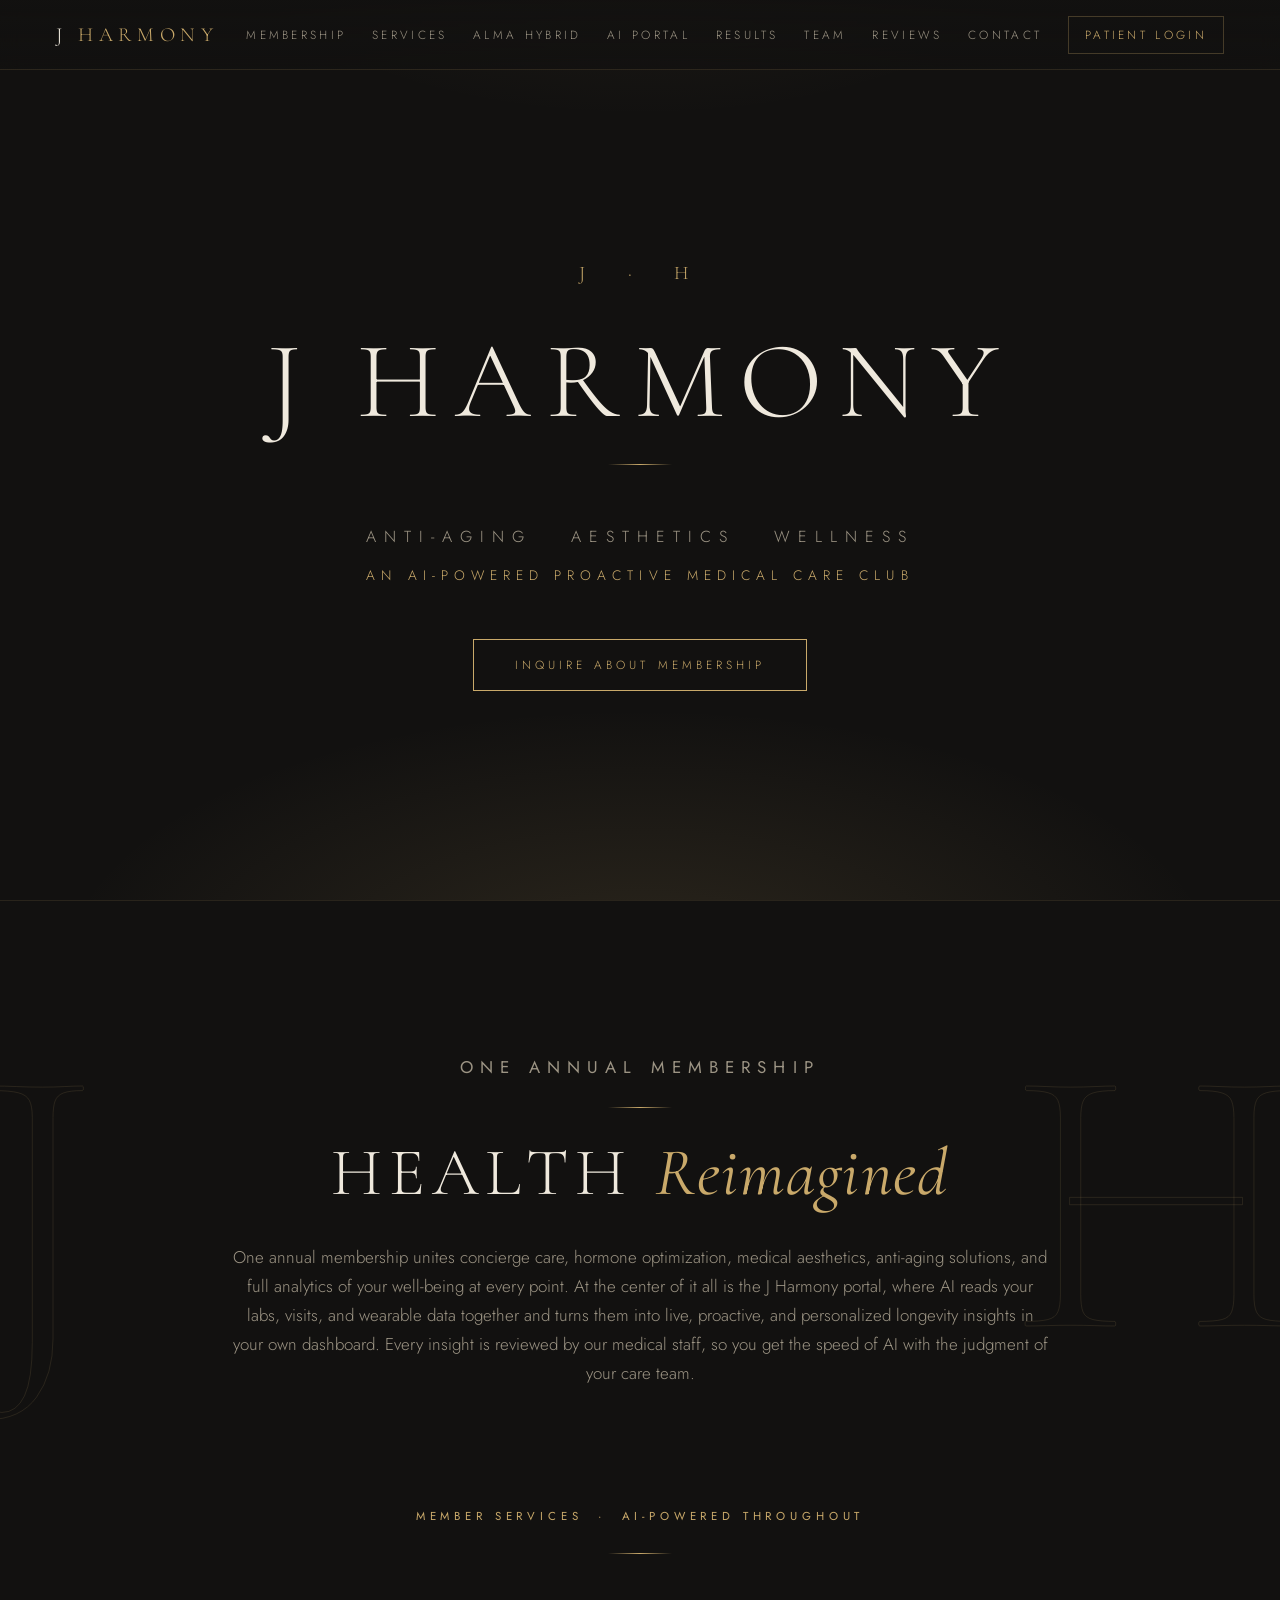
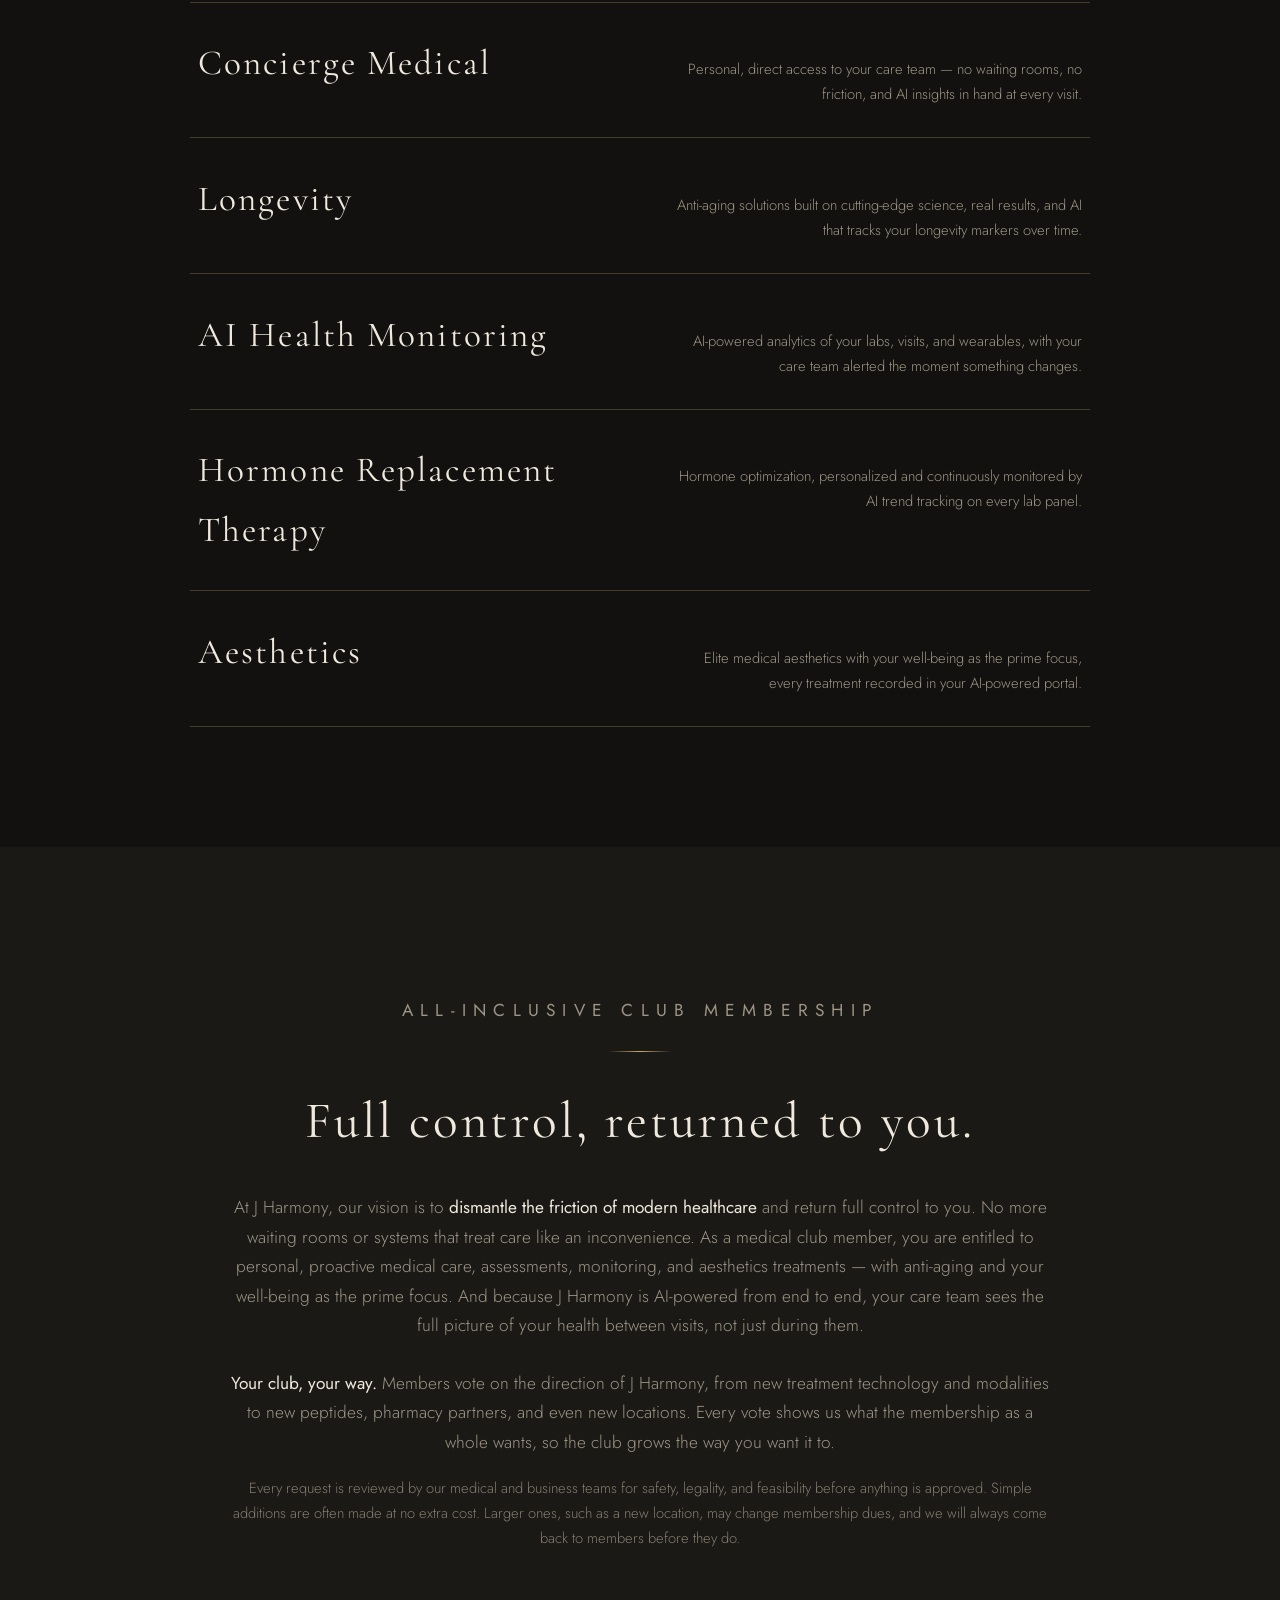
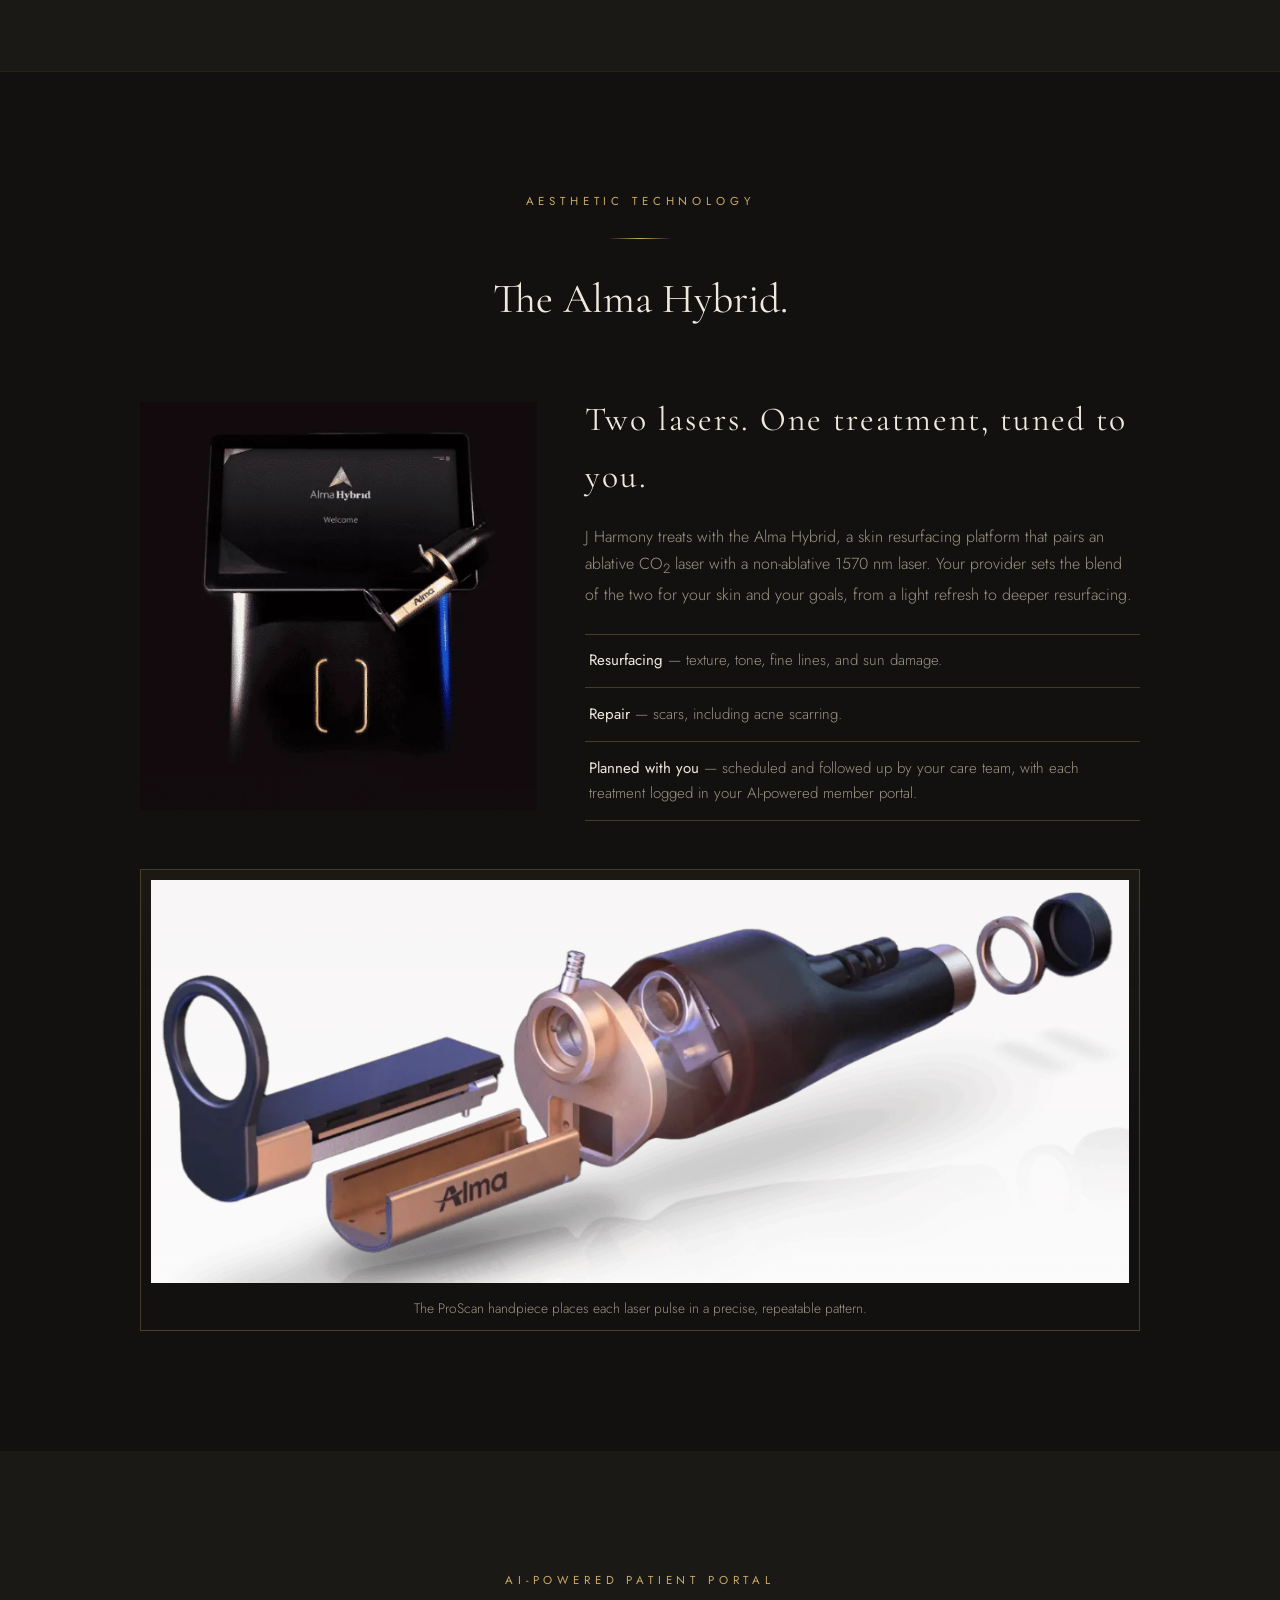
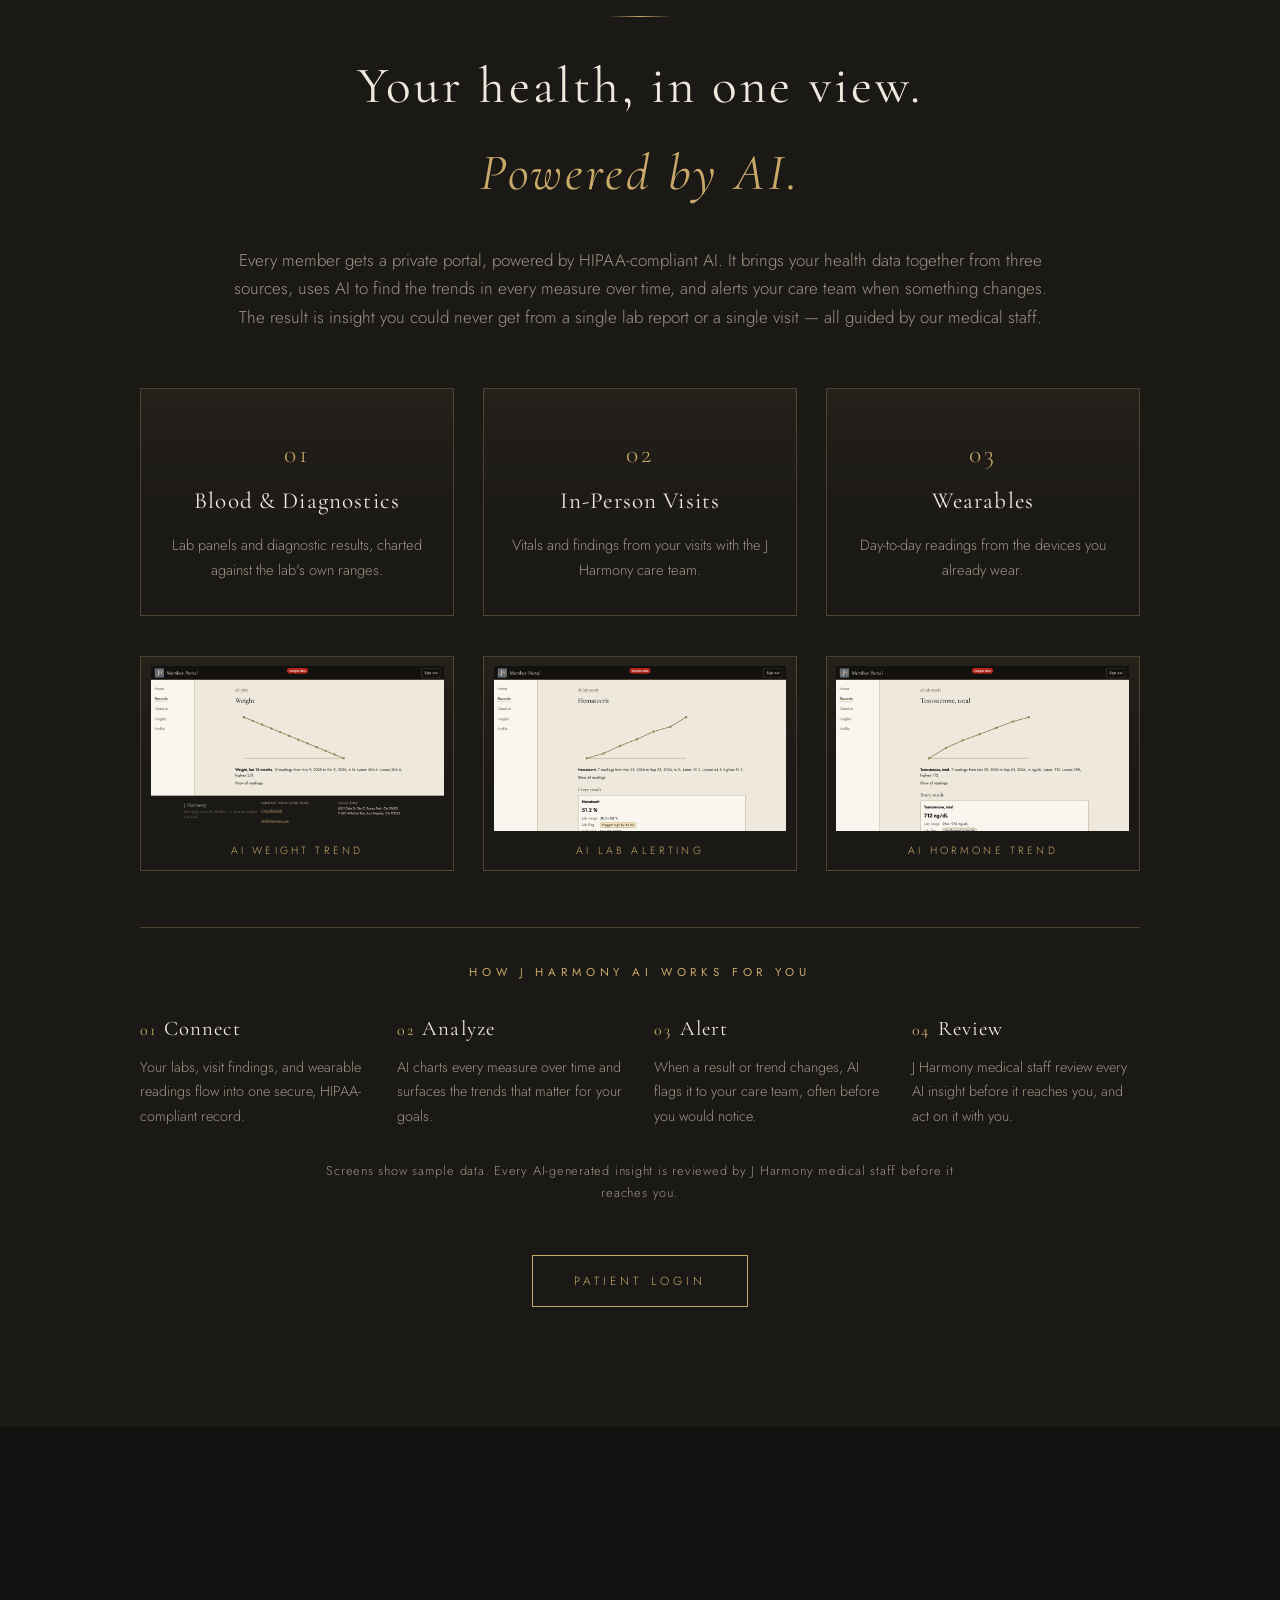
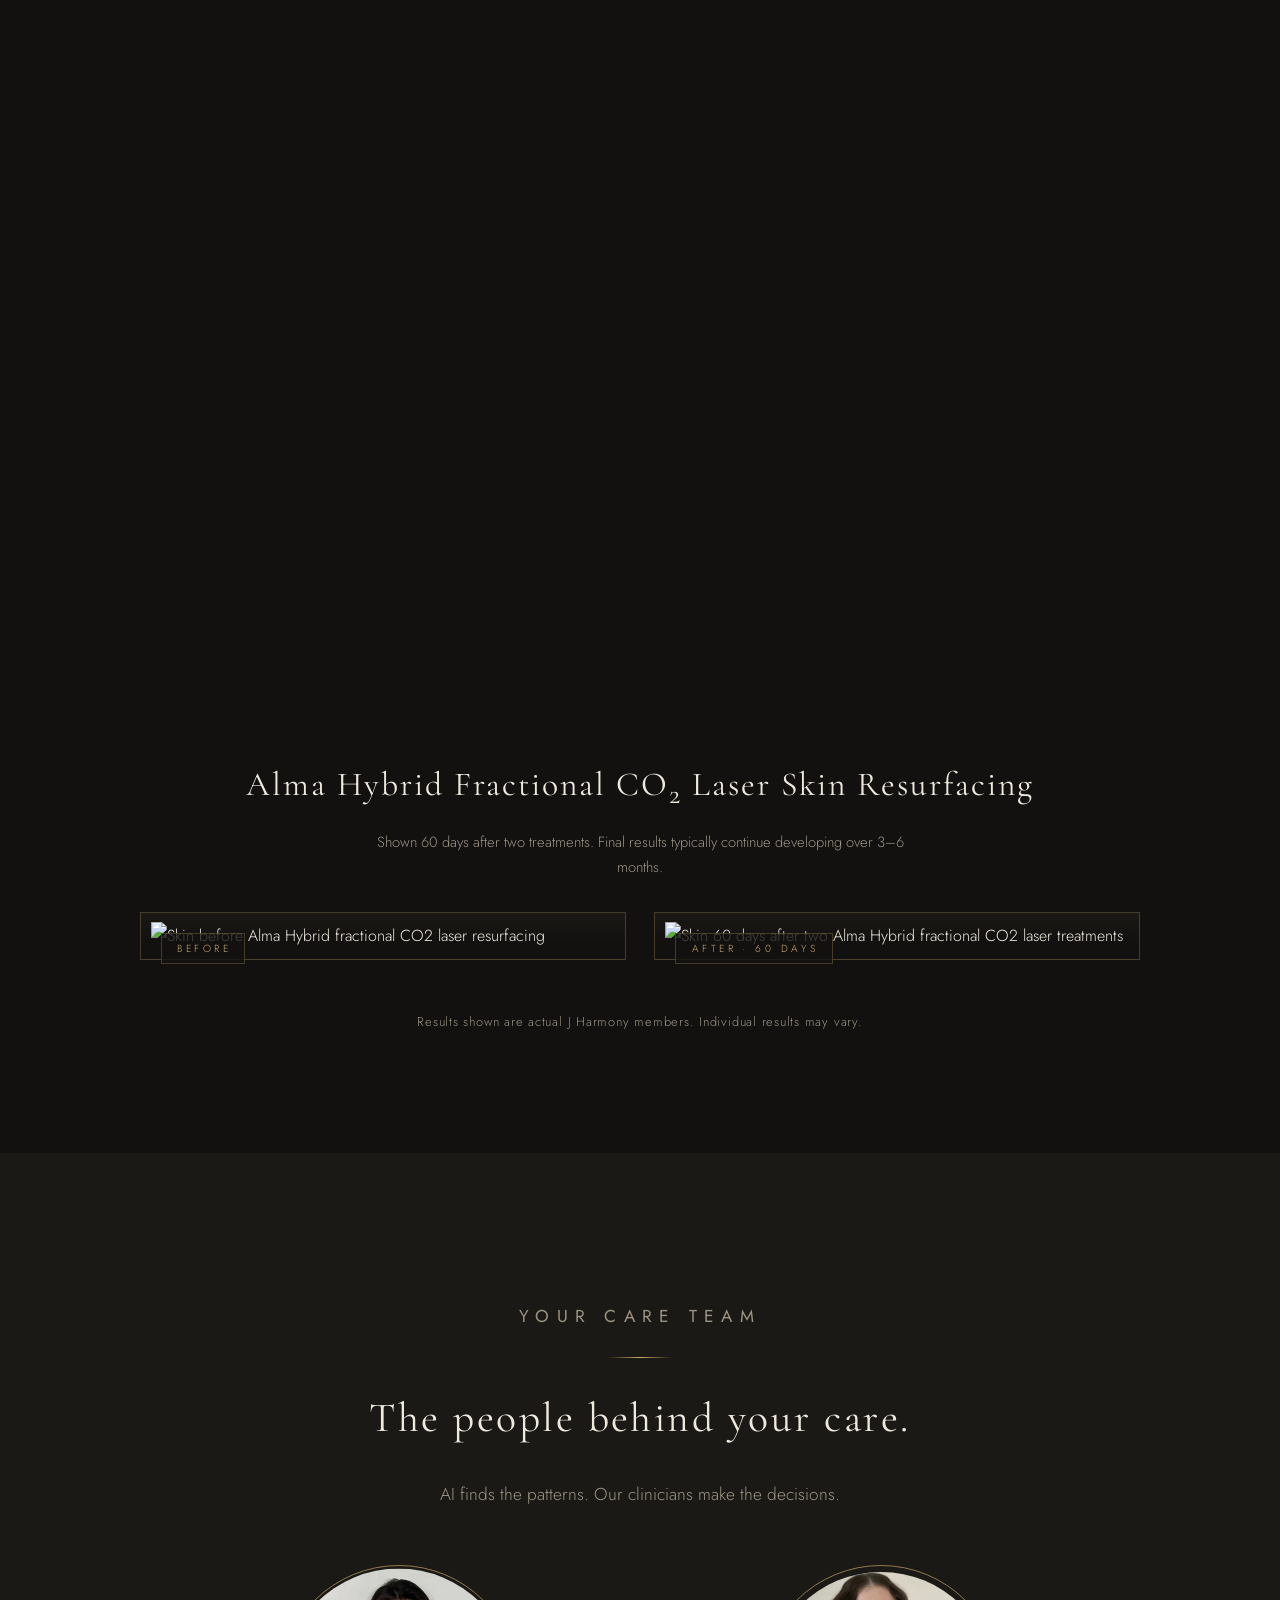
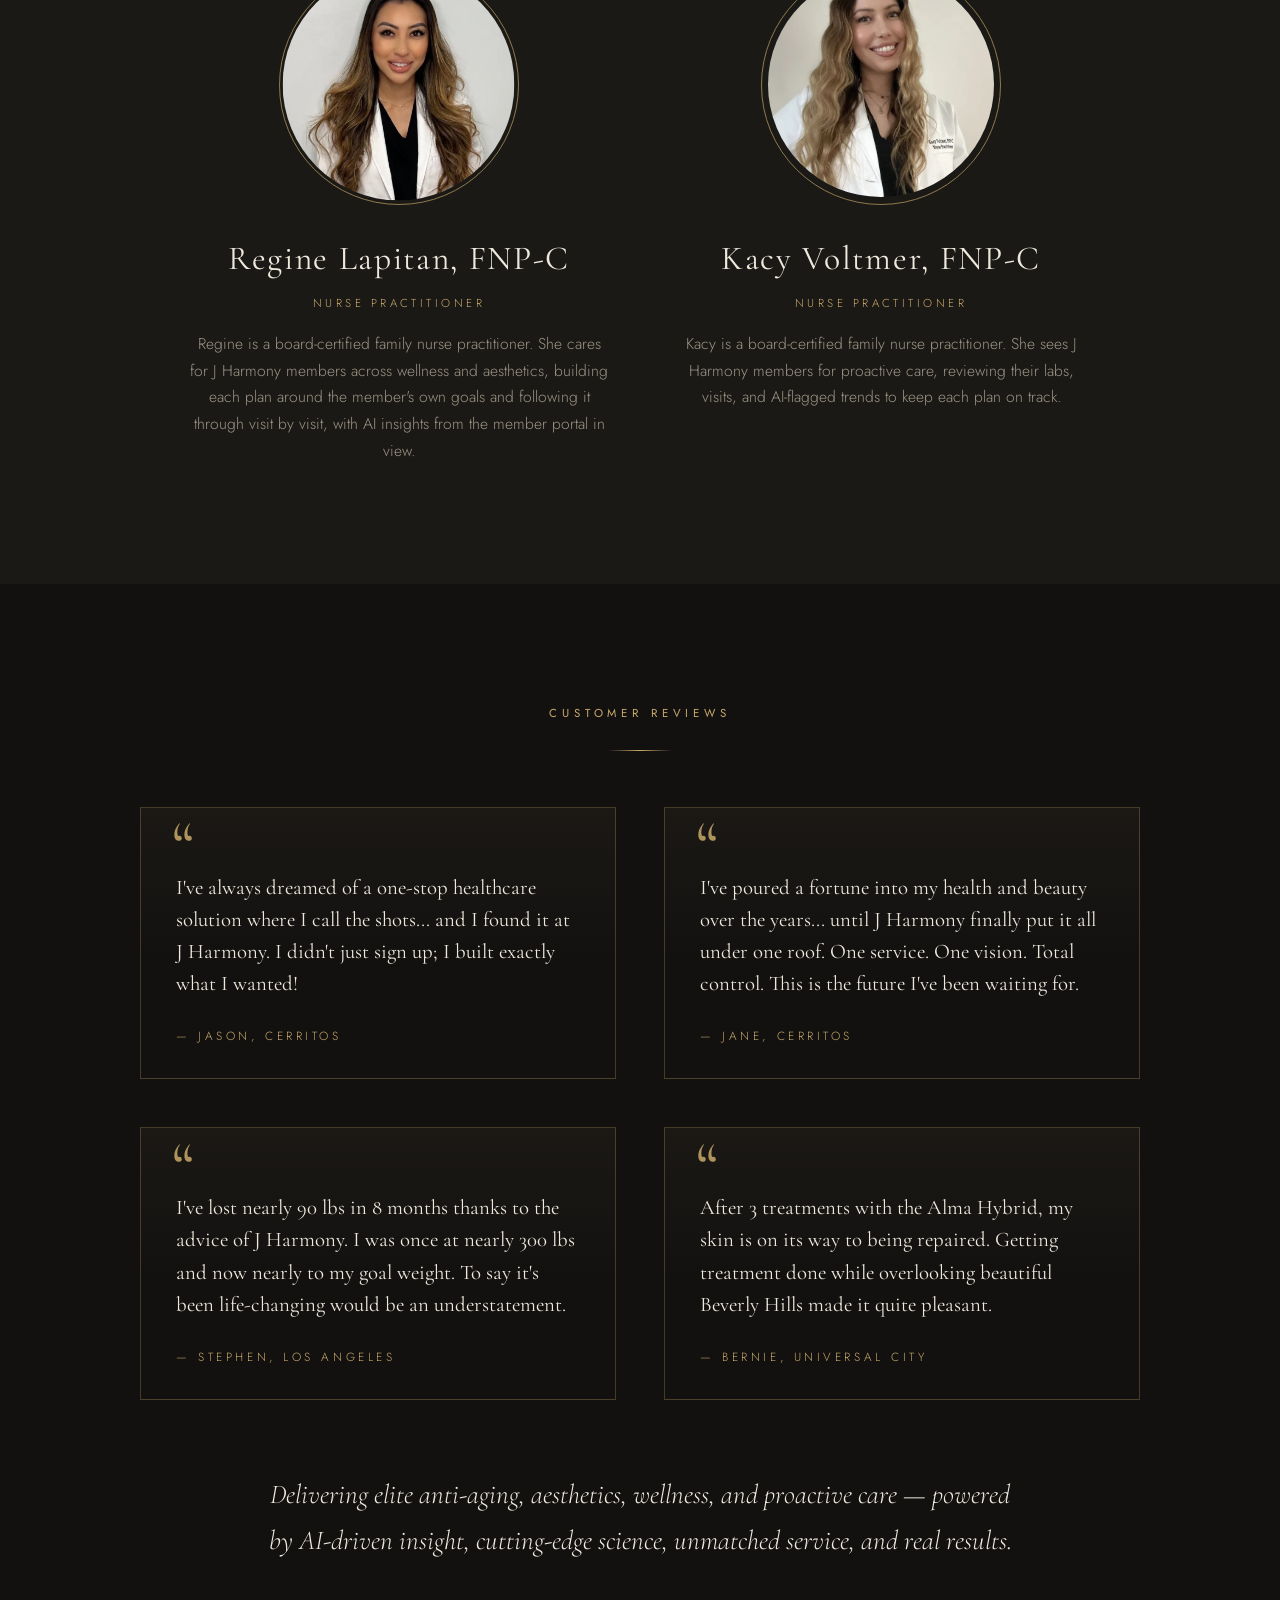
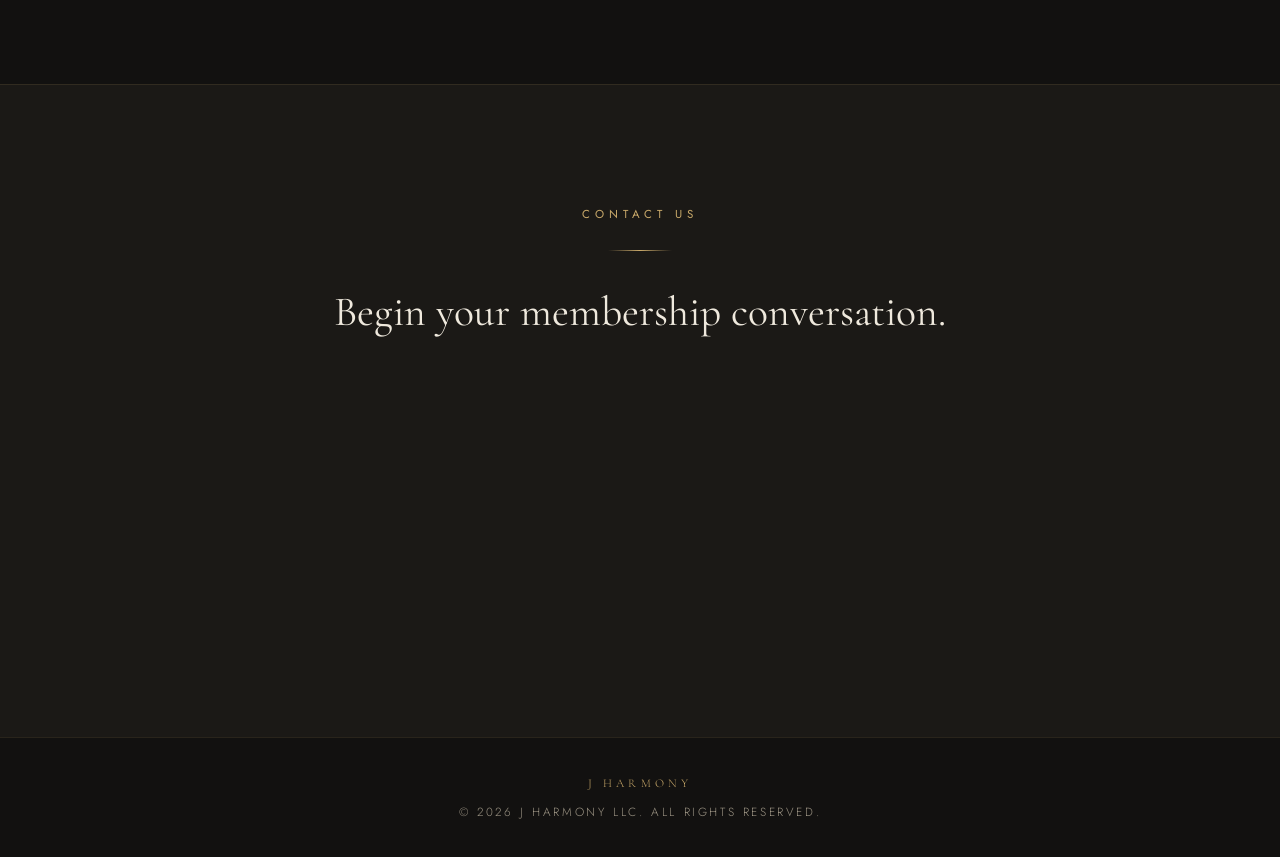
==== commit 0e5d17f4: "Add club voting blurb to the membership section Co-Authored-By: Claude Opus 5.5 <noreply@anthropic.c" ====
--- a/index.html
+++ b/index.html
@@ -307,6 +307,7 @@
   }
   .membership p{margin-top:1.8rem;color:var(--stone);font-size:1.08rem}
   .membership p strong{color:var(--ivory);font-weight:400}
+  .membership p.vote-note{margin-top:1.2rem;font-size:.92rem;opacity:.8}
 
   /* ---------- Reviews ---------- */
   .reviews-grid{
@@ -493,6 +494,8 @@
       <hr class="rule">
       <h2 class="serif">Full control, returned to you.</h2>
       <p>At J Harmony, our vision is to <strong>dismantle the friction of modern healthcare</strong> and return full control to you. No more waiting rooms or systems that treat care like an inconvenience. As a medical club member, you are entitled to personal, proactive medical care, assessments, monitoring, and aesthetics treatments — with anti-aging and your well-being as the prime focus. And because J Harmony is AI-powered from end to end, your care team sees the full picture of your health between visits, not just during them.</p>
+      <p><strong>Your club, your way.</strong> Members vote on the direction of J Harmony, from new treatment technology and modalities to new peptides, pharmacy partners, and even new locations. Every vote shows us what the membership as a whole wants, so the club grows the way you want it to.</p>
+      <p class="vote-note">Every request is reviewed by our medical and business teams for safety, legality, and feasibility before anything is approved. Simple additions are often made at no extra cost. Larger ones, such as a new location, may change membership dues, and we will always come back to members before they do.</p>
     </div>
   </section>
 
